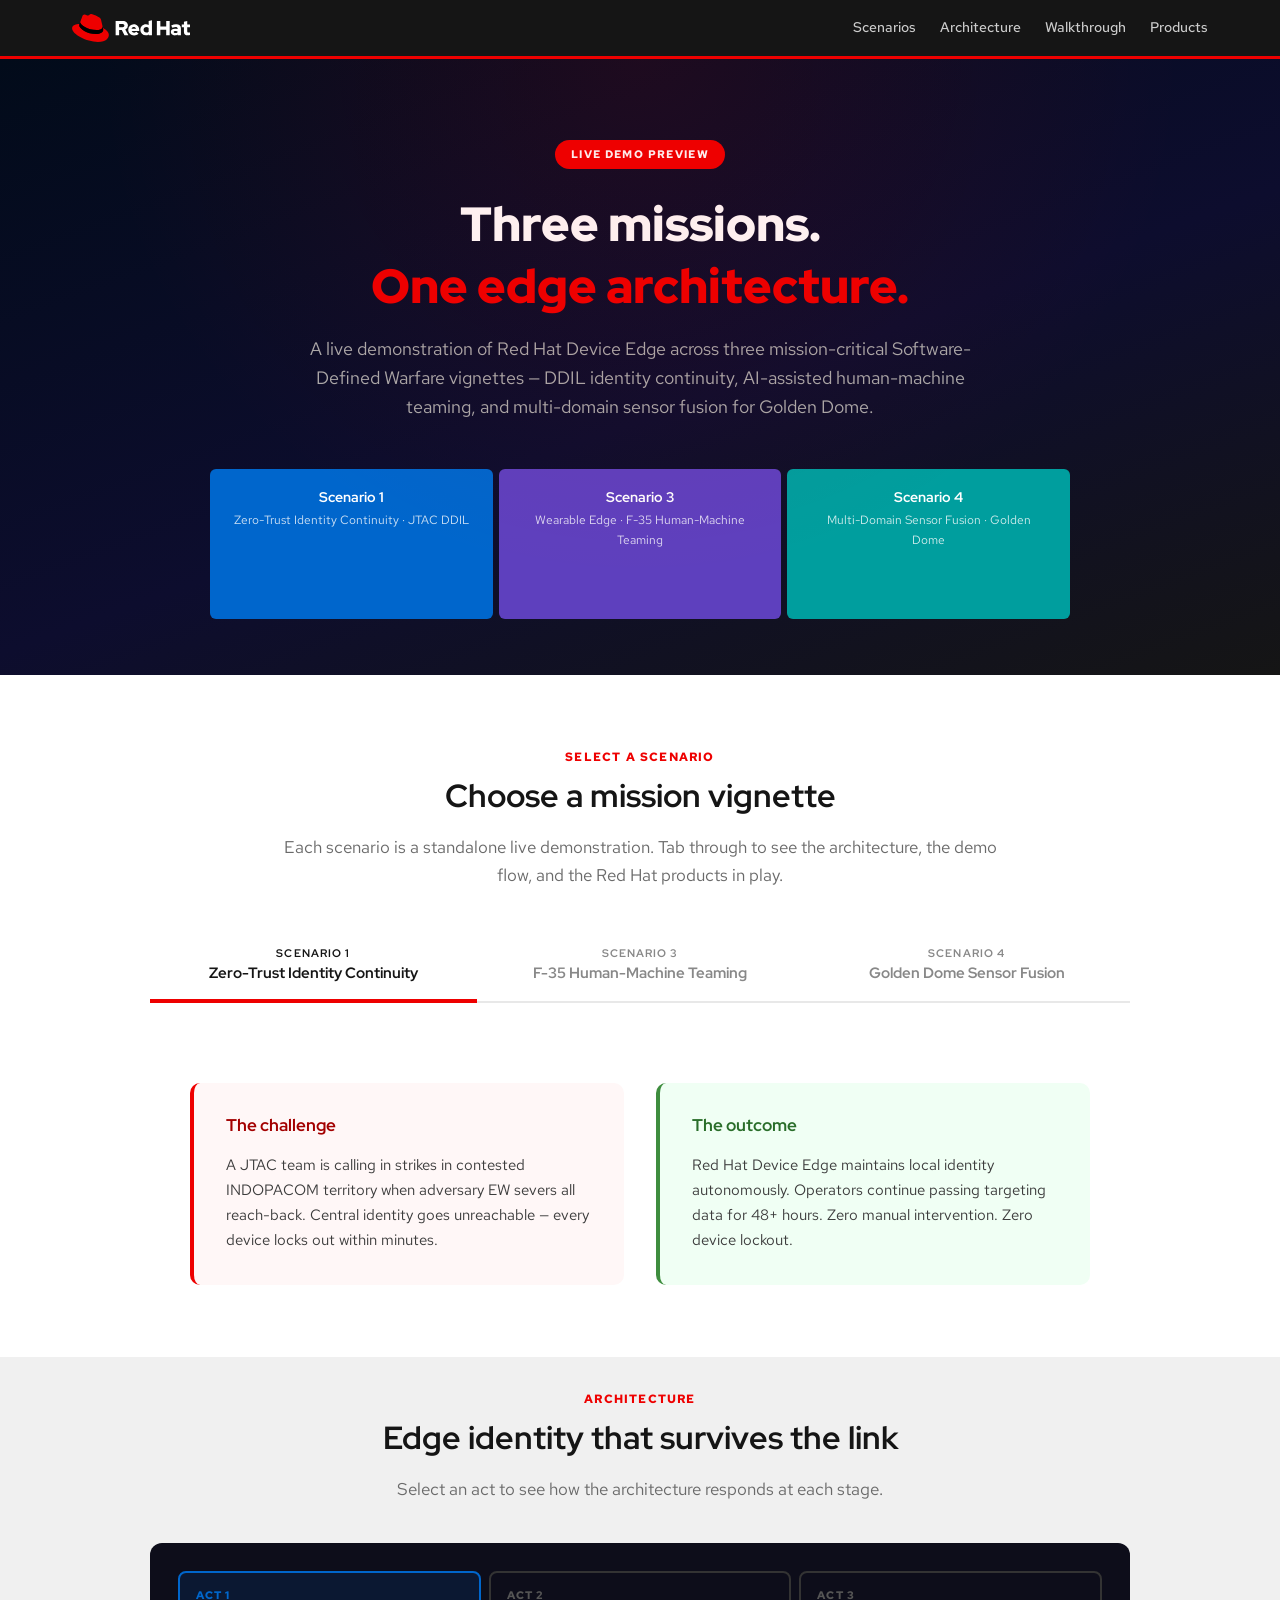
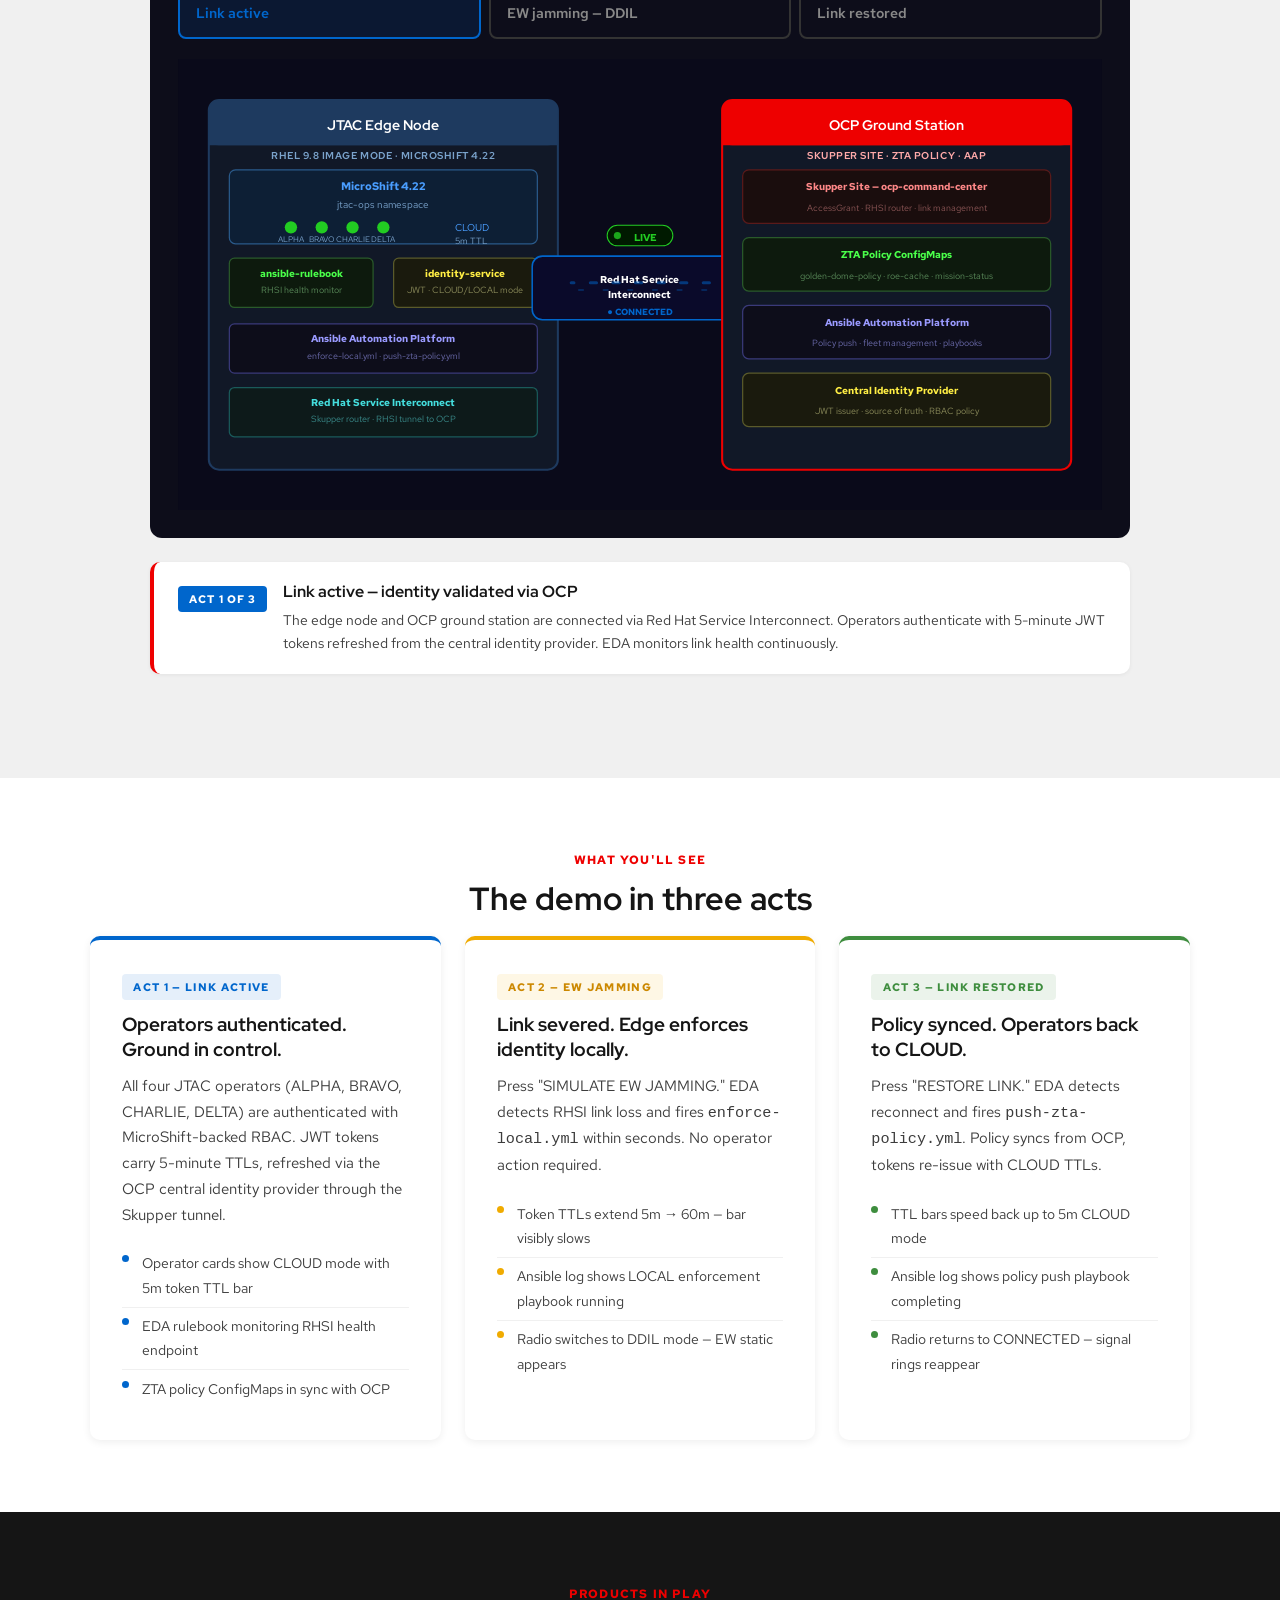
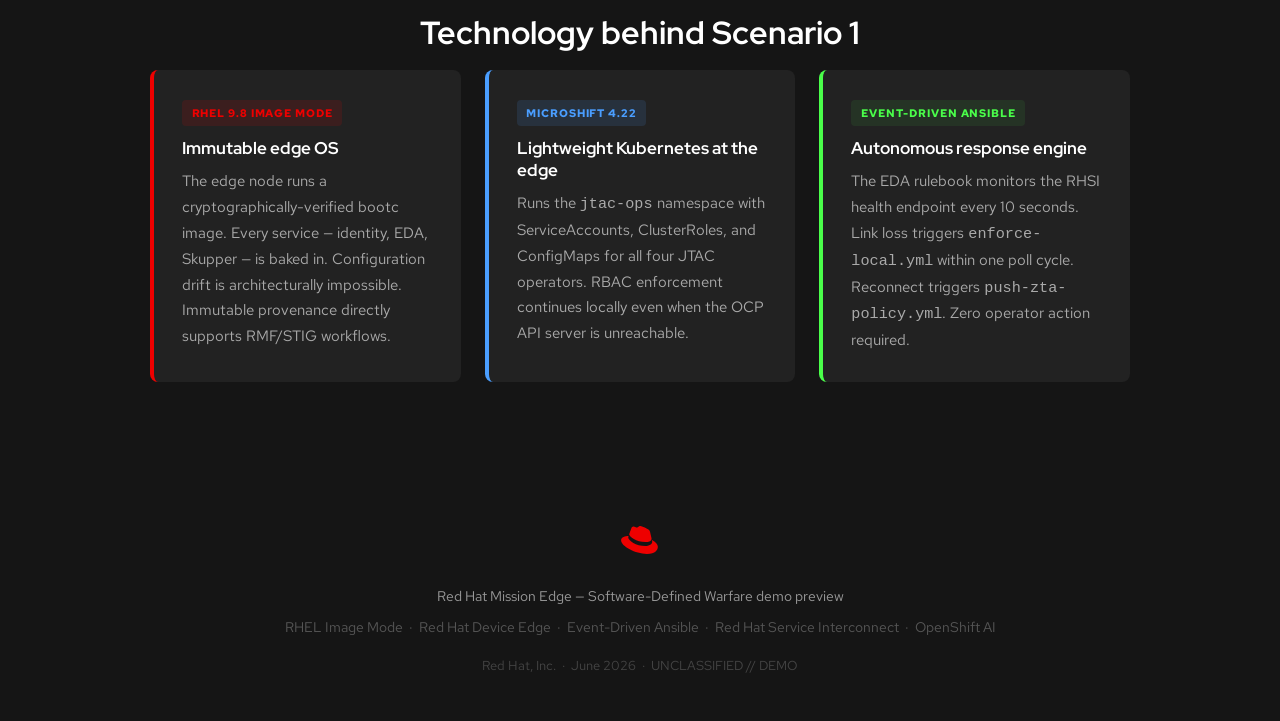
==== docs/index.html @ 6ccb2aa5 "Add docs/index.html — 3-scenario demo preview with interactive architecture Same style as satellite-" ====
<!DOCTYPE html>
<html lang="en">
<head>
<meta charset="UTF-8">
<meta name="viewport" content="width=device-width, initial-scale=1.0">
<title>Red Hat Mission Edge — Demo Preview</title>
<link rel="preconnect" href="https://fonts.googleapis.com">
<link rel="preconnect" href="https://fonts.gstatic.com" crossorigin>
<link href="https://fonts.googleapis.com/css2?family=Red+Hat+Display:wght@400;500;600;700;900&family=Red+Hat+Text:wght@400;500;600;700&display=swap" rel="stylesheet">
<style>
:root {
  --rh-red: #EE0000; --rh-dark-red: #A30000; --rh-black: #151515;
  --rh-dark-gray: #3C3C3C; --rh-gray: #6A6A6A; --rh-light-gray: #F0F0F0;
  --rh-white: #FFFFFF; --rh-green: #3E8D3E; --rh-amber: #F0AB00;
  --rh-blue: #0066CC; --rh-purple: #5E40BE; --rh-teal: #009E9E;
  --s1: #0066CC; --s3: #5E40BE; --s4: #009E9E;
}
*,*::before,*::after{box-sizing:border-box;margin:0;padding:0}
body{font-family:'Red Hat Text',sans-serif;color:var(--rh-black);line-height:1.7;background:var(--rh-white)}
h1,h2,h3,h4,h5{font-family:'Red Hat Display',sans-serif;line-height:1.3}
a{color:var(--rh-blue);text-decoration:none}
.container{max-width:1200px;margin:0 auto;padding:0 2rem}

/* Nav */
nav{position:sticky;top:0;z-index:100;background:var(--rh-black);border-bottom:3px solid var(--rh-red)}
nav .inner{max-width:1200px;margin:0 auto;display:flex;align-items:center;justify-content:space-between;height:56px;padding:0 2rem}
nav .nav-links{display:flex;gap:1.5rem}
nav .nav-links a{color:#ccc;font-size:.85rem;font-weight:500}
nav .nav-links a:hover{color:#fff;text-decoration:none}

/* Hero */
.hero{background:linear-gradient(160deg,#020b1a 0%,#0d0d2e 55%,#151515 100%);color:var(--rh-white);padding:5rem 2rem 3.5rem;text-align:center;position:relative;overflow:hidden}
.hero::before{content:'';position:absolute;inset:0;background:radial-gradient(ellipse at 50% 0%,rgba(238,0,0,.1) 0%,transparent 60%);pointer-events:none}
.hero .label{display:inline-block;background:var(--rh-red);color:#fff;font-size:.7rem;font-weight:700;letter-spacing:.12em;text-transform:uppercase;padding:.3rem 1rem;border-radius:20px;margin-bottom:1.5rem}
.hero h1{font-size:3rem;font-weight:900;margin-bottom:1rem;max-width:840px;margin-left:auto;margin-right:auto}
.hero h1 em{font-style:normal;color:var(--rh-red)}
.hero p{color:#aaa;max-width:680px;margin:0 auto 3rem;font-size:1.1rem;line-height:1.65}
.scenario-bar{display:grid;grid-template-columns:repeat(3,1fr);gap:6px;max-width:860px;margin:0 auto}
.sbar-item{padding:1.1rem 1.25rem;border-radius:6px;text-align:center;cursor:pointer;border:2px solid transparent;transition:all .2s}
.sbar-item h4{font-size:.88rem;font-weight:700;margin-bottom:.3rem;color:#fff}
.sbar-item p{font-size:.75rem;opacity:.8;color:#fff}

/* Sections */
.section{padding:4.5rem 2rem}
.section.alt{background:var(--rh-light-gray)}
.section.dark{background:var(--rh-black);color:var(--rh-white)}
.section-label{display:block;text-align:center;color:var(--rh-red);font-size:.75rem;font-weight:700;letter-spacing:.1em;text-transform:uppercase;margin-bottom:.5rem}
.section h2{text-align:center;font-size:2rem;font-weight:700;margin-bottom:1rem}
.section-intro{text-align:center;color:var(--rh-gray);max-width:720px;margin:0 auto 2.5rem;font-size:1.05rem}
.section.dark .section-intro{color:#999}
.section.dark h2{color:#fff}

/* Scenario tabs (top level) */
.scenario-tabs{display:flex;gap:0;border-bottom:2px solid #e8e8e8;max-width:980px;margin:0 auto 2.5rem}
.stab{flex:1;padding:1rem 1.5rem;background:transparent;border:none;border-bottom:4px solid transparent;margin-bottom:-2px;cursor:pointer;font-family:'Red Hat Display',sans-serif;font-weight:700;font-size:.95rem;color:#888;transition:all .2s;text-align:center}
.stab .stab-num{font-size:.68rem;font-weight:700;letter-spacing:.1em;text-transform:uppercase;display:block;margin-bottom:.2rem}
.stab:hover{color:var(--rh-black)}
.stab.active{color:var(--rh-black);border-bottom-color:var(--rh-red)}

/* Scenario pane */
.scenario-pane{display:none}
.scenario-pane.active{display:block}

/* Act switcher */
.arch-card{background:#0d0d1a;border-radius:12px;padding:1.75rem;max-width:980px;margin:0 auto 1.5rem}
.act-switcher{display:flex;gap:8px;margin-bottom:1.25rem}
.act-btn{flex:1;padding:.9rem 1rem;border:2px solid #333;border-radius:8px;background:transparent;cursor:pointer;font-family:'Red Hat Text',sans-serif;transition:border-color .25s,background .25s,color .25s;text-align:center;display:flex;flex-direction:column;gap:.15rem}
.act-btn .btn-num{font-family:'Red Hat Display',sans-serif;font-weight:900;font-size:.68rem;letter-spacing:.1em;text-transform:uppercase;color:#555;transition:color .25s}
.act-btn .btn-title{font-size:.88rem;font-weight:600;color:#888;transition:color .25s}
.act-btn.active .btn-num,.act-btn.active .btn-title{color:inherit}

/* Status panel */
.act-status-panel{max-width:980px;margin:0 auto 2rem;background:#fff;border-radius:10px;padding:1.25rem 1.5rem;border-left:4px solid var(--rh-red);box-shadow:0 1px 4px rgba(0,0,0,.06);transition:border-color .4s;display:flex;align-items:flex-start;gap:1rem}
.act-status-badge{flex-shrink:0;font-size:.68rem;font-weight:700;letter-spacing:.1em;text-transform:uppercase;color:#fff;padding:.25rem .7rem;border-radius:4px;margin-top:.2rem;transition:background .4s;white-space:nowrap}
.act-status-body h4{font-size:.98rem;font-weight:700;margin-bottom:.3rem}
.act-status-body p{font-size:.9rem;color:var(--rh-dark-gray);line-height:1.6}

/* Act cards (walkthrough) */
.act{background:var(--rh-white);border-radius:10px;padding:2rem;box-shadow:0 2px 8px rgba(0,0,0,.07)}
.act .act-label{font-size:.7rem;font-weight:700;letter-spacing:.12em;text-transform:uppercase;margin-bottom:.75rem;display:inline-block;padding:.2rem .7rem;border-radius:4px}
.act h3{font-size:1.2rem;font-weight:700;margin-bottom:.75rem}
.act p{font-size:.95rem;color:var(--rh-dark-gray);margin-bottom:1rem}
.act ul{list-style:none;padding:0}
.act ul li{padding:.35rem 0 .35rem 1.4rem;position:relative;font-size:.9rem;color:var(--rh-dark-gray);border-bottom:1px solid #f0f0f0}
.act ul li:last-child{border-bottom:none}
.grid-3{display:grid;grid-template-columns:1fr 1fr 1fr;gap:1.5rem}
.grid-4{display:grid;grid-template-columns:1fr 1fr 1fr 1fr;gap:1.5rem}
.card-dark{background:#222;border-radius:8px;padding:1.75rem;margin-bottom:1.5rem}
.card-dark h4{font-size:1.05rem;margin-bottom:.6rem;color:#fff}
.card-dark p{color:#aaa;font-size:.95rem}
.product-tag{color:var(--rh-red);background:rgba(238,0,0,.12);display:inline-block;font-size:.7rem;font-weight:700;letter-spacing:.08em;text-transform:uppercase;margin-bottom:.75rem;padding:.2rem .6rem;border-radius:4px}

/* Product pills */
.pill-row{display:flex;flex-wrap:wrap;gap:.5rem;margin-top:1rem}
.pill{display:inline-block;padding:.3rem .9rem;border-radius:20px;font-size:.75rem;font-weight:700;letter-spacing:.06em;text-transform:uppercase}

/* Footer */
footer{background:var(--rh-black);color:#999;padding:3rem 2rem;text-align:center;font-size:.85rem}
footer .logo-area{margin-bottom:1.5rem}

/* SVG overlay transition */
.act-overlay{transition:opacity .35s}

@media(max-width:900px){
  .hero h1{font-size:2.1rem}
  .grid-3,.grid-4{grid-template-columns:1fr}
  .scenario-bar{grid-template-columns:1fr}
  nav .nav-links{display:none}
  .act-switcher{flex-direction:column}
}
</style>
</head>
<body>

<nav>
  <div class="inner">
    <a href="#" style="display:flex;align-items:center;text-decoration:none">
      <svg xmlns="http://www.w3.org/2000/svg" viewBox="0 0 613 145" height="28">
        <path fill="#e00" d="M127.47,83.49c12.51,0,30.61-2.58,30.61-17.46a14,14,0,0,0-.31-3.42l-7.45-32.36c-1.72-7.12-3.23-10.35-15.73-16.6C124.89,8.69,103.76.5,97.51.5,91.69.5,90,8,83.06,8c-6.68,0-11.64-5.6-17.89-5.6-6,0-9.91,4.09-12.93,12.5,0,0-8.41,23.72-9.49,27.16A6.43,6.43,0,0,0,42.53,44c0,9.22,36.3,39.45,84.94,39.45M160,72.07c1.73,8.19,1.73,9.05,1.73,10.13,0,14-15.74,21.77-36.43,21.77C78.54,104,37.58,76.6,37.58,58.49a18.45,18.45,0,0,1,1.51-7.33C22.27,52,.5,55,.5,74.22c0,31.48,74.59,70.28,133.65,70.28,45.28,0,56.7-20.48,56.7-36.65,0-12.72-11-27.16-30.83-35.78"/>
        <path d="M160,72.07c1.73,8.19,1.73,9.05,1.73,10.13,0,14-15.74,21.77-36.43,21.77C78.54,104,37.58,76.6,37.58,58.49a18.45,18.45,0,0,1,1.51-7.33l3.66-9.06A6.43,6.43,0,0,0,42.53,44c0,9.22,36.3,39.45,84.94,39.45,12.51,0,30.61-2.58,30.61-17.46a14,14,0,0,0-.31-3.42Z"/>
        <path fill="#fff" d="M579.74,92.8c0,11.89,7.15,17.67,20.19,17.67a52.11,52.11,0,0,0,11.89-1.68V95a24.84,24.84,0,0,1-7.68,1.16c-5.37,0-7.36-1.68-7.36-6.73V68.3h15.56V54.1H596.78v-18l-17,3.68V54.1H568.49V68.3h11.25Zm-53,.32c0-3.68,3.69-5.47,9.26-5.47a43.12,43.12,0,0,1,10.1,1.26v7.15a21.51,21.51,0,0,1-10.63,2.63c-5.46,0-8.73-2.1-8.73-5.57m5.2,17.56c6,0,10.84-1.26,15.36-4.31v3.37h16.82V74.08c0-13.56-9.14-21-24.39-21-8.52,0-16.94,2-26,6.1l6.1,12.52c6.52-2.74,12-4.42,16.83-4.42,7,0,10.62,2.73,10.62,8.31v2.73a49.53,49.53,0,0,0-12.62-1.58c-14.31,0-22.93,6-22.93,16.73,0,9.78,7.78,17.24,20.19,17.24m-92.44-.94h18.09V80.92h30.29v28.82H506V36.12H487.93V64.41H457.64V36.12H439.55ZM370.62,81.87c0-8,6.31-14.1,14.62-14.1A17.22,17.22,0,0,1,397,72.09V91.54A16.36,16.36,0,0,1,385.24,96c-8.2,0-14.62-6.1-14.62-14.09m26.61,27.87h16.83V32.44l-17,3.68V57.05a28.3,28.3,0,0,0-14.2-3.68c-16.19,0-28.92,12.51-28.92,28.5a28.25,28.25,0,0,0,28.4,28.6,25.12,25.12,0,0,0,14.93-4.83ZM320,67c5.36,0,9.88,3.47,11.67,8.83H308.47C310.15,70.3,314.36,67,320,67M291.33,82c0,16.2,13.25,28.82,30.28,28.82,9.36,0,16.2-2.53,23.25-8.42l-11.26-10c-2.63,2.74-6.52,4.21-11.14,4.21a14.39,14.39,0,0,1-13.68-8.83h39.65V83.55c0-17.67-11.88-30.39-28.08-30.39a28.57,28.57,0,0,0-29,28.81M262,51.58c6,0,9.36,3.78,9.36,8.31S268,68.2,262,68.2H244.11V51.58Zm-36,58.16h18.09V82.92h13.77l13.89,26.82H292l-16.2-29.45a22.27,22.27,0,0,0,13.88-20.72c0-13.25-10.41-23.45-26-23.45H226Z"/>
      </svg>
    </a>
    <div class="nav-links">
      <a href="#scenarios">Scenarios</a>
      <a href="#architecture">Architecture</a>
      <a href="#walkthrough">Walkthrough</a>
      <a href="#products">Products</a>
    </div>
  </div>
</nav>

<!-- Hero -->
<section class="hero">
  <span class="label">Live demo preview</span>
  <h1>Three missions.<br><em>One edge architecture.</em></h1>
  <p>A live demonstration of Red Hat Device Edge across three mission-critical Software-Defined Warfare vignettes &mdash; DDIL identity continuity, AI-assisted human-machine teaming, and multi-domain sensor fusion for Golden Dome.</p>
  <div class="scenario-bar">
    <div class="sbar-item" style="background:#0066CC" onclick="showScenario('s1')">
      <h4>Scenario 1</h4>
      <p>Zero-Trust Identity Continuity &middot; JTAC DDIL</p>
    </div>
    <div class="sbar-item" style="background:#5E40BE" onclick="showScenario('s3')">
      <h4>Scenario 3</h4>
      <p>Wearable Edge &middot; F-35 Human-Machine Teaming</p>
    </div>
    <div class="sbar-item" style="background:#009E9E" onclick="showScenario('s4')">
      <h4>Scenario 4</h4>
      <p>Multi-Domain Sensor Fusion &middot; Golden Dome</p>
    </div>
  </div>
</section>

<!-- ══════════════════════════════════════════════════════════════════ -->
<!-- SCENARIO TABS                                                      -->
<!-- ══════════════════════════════════════════════════════════════════ -->
<section class="section" id="scenarios" style="padding-bottom:0">
  <div class="container">
    <span class="section-label">Select a scenario</span>
    <h2>Choose a mission vignette</h2>
    <p class="section-intro">Each scenario is a standalone live demonstration. Tab through to see the architecture, the demo flow, and the Red Hat products in play.</p>
    <div class="scenario-tabs">
      <button class="stab active" data-s="s1" onclick="showScenario('s1')">
        <span class="stab-num">Scenario 1</span>Zero-Trust Identity Continuity
      </button>
      <button class="stab" data-s="s3" onclick="showScenario('s3')">
        <span class="stab-num">Scenario 3</span>F-35 Human-Machine Teaming
      </button>
      <button class="stab" data-s="s4" onclick="showScenario('s4')">
        <span class="stab-num">Scenario 4</span>Golden Dome Sensor Fusion
      </button>
    </div>
  </div>
</section>

<!-- ══ S1 PANE ══════════════════════════════════════════════════════ -->
<div class="scenario-pane active" id="pane-s1">

  <!-- Context -->
  <section class="section" style="padding-top:2.5rem">
    <div class="container">
      <div style="max-width:900px;margin:0 auto;display:grid;grid-template-columns:1fr 1fr;gap:2rem">
        <div style="background:#fff7f7;border-radius:10px;padding:2rem;border-left:4px solid var(--rh-red)">
          <h3 style="color:var(--rh-dark-red);font-size:1.05rem;margin-bottom:1rem">The challenge</h3>
          <p style="font-size:.95rem;color:var(--rh-dark-gray);line-height:1.65">A JTAC team is calling in strikes in contested INDOPACOM territory when adversary EW severs all reach-back. Central identity goes unreachable &mdash; every device locks out within minutes.</p>
        </div>
        <div style="background:#f0fff4;border-radius:10px;padding:2rem;border-left:4px solid var(--rh-green)">
          <h3 style="color:#2a6e2a;font-size:1.05rem;margin-bottom:1rem">The outcome</h3>
          <p style="font-size:.95rem;color:var(--rh-dark-gray);line-height:1.65">Red Hat Device Edge maintains local identity autonomously. Operators continue passing targeting data for 48+ hours. Zero manual intervention. Zero device lockout.</p>
        </div>
      </div>
    </div>
  </section>

  <!-- Architecture -->
  <section class="section alt" id="architecture" style="padding-top:2rem">
    <div class="container">
      <span class="section-label">Architecture</span>
      <h2>Edge identity that survives the link</h2>
      <p class="section-intro">Select an act to see how the architecture responds at each stage.</p>

      <div class="arch-card">
        <div class="act-switcher">
          <button class="act-btn active" data-act="1" onclick="switchAct('s1',1)">
            <span class="btn-num">Act 1</span><span class="btn-title">Link active</span>
          </button>
          <button class="act-btn" data-act="2" onclick="switchAct('s1',2)">
            <span class="btn-num">Act 2</span><span class="btn-title">EW jamming — DDIL</span>
          </button>
          <button class="act-btn" data-act="3" onclick="switchAct('s1',3)">
            <span class="btn-num">Act 3</span><span class="btn-title">Link restored</span>
          </button>
        </div>

        <svg id="svg-s1" viewBox="0 0 900 440" xmlns="http://www.w3.org/2000/svg" style="width:100%;display:block" font-family="'Red Hat Text',sans-serif">
          <defs>
            <marker id="s1-arr-blue" viewBox="0 0 10 10" refX="9" refY="5" markerWidth="7" markerHeight="7" orient="auto"><path d="M0 0L10 5L0 10z" fill="#0066CC"/></marker>
            <marker id="s1-arr-amber" viewBox="0 0 10 10" refX="9" refY="5" markerWidth="7" markerHeight="7" orient="auto"><path d="M0 0L10 5L0 10z" fill="#666"/></marker>
            <marker id="s1-arr-green" viewBox="0 0 10 10" refX="9" refY="5" markerWidth="7" markerHeight="7" orient="auto"><path d="M0 0L10 5L0 10z" fill="#3E8D3E"/></marker>
          </defs>

          <!-- Background -->
          <rect width="900" height="440" fill="#0a0a1a"/>

          <!-- ── LEFT: Edge Node ── -->
          <rect x="30" y="40" width="340" height="360" rx="10" fill="#111827" stroke="#1e3a5f" stroke-width="2"/>
          <rect x="30" y="40" width="340" height="44" rx="10" fill="#1e3a5f"/>
          <rect x="30" y="64" width="340" height="20" fill="#1e3a5f"/>
          <text x="200" y="69" text-anchor="middle" fill="#fff" font-family="'Red Hat Display',sans-serif" font-weight="700" font-size="14">JTAC Edge Node</text>
          <text x="200" y="97" text-anchor="middle" fill="#7aa3cc" font-size="10" font-weight="600" letter-spacing="0.05em">RHEL 9.8 IMAGE MODE · MICROSHIFT 4.22</text>

          <!-- MicroShift box -->
          <rect x="50" y="108" width="300" height="72" rx="6" fill="#0d1f35" stroke="#2a5a8a" stroke-width="1.2"/>
          <text x="200" y="128" text-anchor="middle" fill="#4a9eff" font-size="11" font-weight="700">MicroShift 4.22</text>
          <text x="200" y="145" text-anchor="middle" fill="#7aa3cc" font-size="9.5">jtac-ops namespace</text>
          <!-- Operator dots -->
          <circle cx="110" cy="164" r="6" id="s1-op1" fill="#22cc22"/>
          <circle cx="140" cy="164" r="6" id="s1-op2" fill="#22cc22"/>
          <circle cx="170" cy="164" r="6" id="s1-op3" fill="#22cc22"/>
          <circle cx="200" cy="164" r="6" id="s1-op4" fill="#22cc22"/>
          <text x="110" y="178" text-anchor="middle" fill="#7aa3cc" font-size="8">ALPHA</text>
          <text x="140" y="178" text-anchor="middle" fill="#7aa3cc" font-size="8">BRAVO</text>
          <text x="170" y="178" text-anchor="middle" fill="#7aa3cc" font-size="8">CHARLIE</text>
          <text x="200" y="178" text-anchor="middle" fill="#7aa3cc" font-size="8">DELTA</text>
          <text x="270" y="168" fill="#4a9eff" font-size="10" id="s1-mode-label">CLOUD</text>
          <text x="270" y="180" fill="#7aa3cc" font-size="8.5">5m TTL</text>

          <!-- EDA rulebook box -->
          <rect x="50" y="194" width="140" height="48" rx="5" fill="#0d1a0d" stroke="#2a5a2a" stroke-width="1.2"/>
          <text x="120" y="212" text-anchor="middle" fill="#4aff4a" font-size="10" font-weight="700">ansible-rulebook</text>
          <text x="120" y="228" text-anchor="middle" fill="#5a8a5a" font-size="8.5">RHSI health monitor</text>

          <!-- Identity service box -->
          <rect x="210" y="194" width="140" height="48" rx="5" fill="#1a1a0d" stroke="#5a5a2a" stroke-width="1.2"/>
          <text x="280" y="212" text-anchor="middle" fill="#ffee44" font-size="10" font-weight="700">identity-service</text>
          <text x="280" y="228" text-anchor="middle" fill="#8a8a5a" font-size="8.5">JWT · CLOUD/LOCAL mode</text>

          <!-- Ansible playbooks box -->
          <rect x="50" y="258" width="300" height="48" rx="5" fill="#0d0d1a" stroke="#3a3a7a" stroke-width="1.2"/>
          <text x="200" y="276" text-anchor="middle" fill="#9a9aff" font-size="10" font-weight="700">Ansible Automation Platform</text>
          <text x="200" y="292" text-anchor="middle" fill="#6a6aaa" font-size="8.5">enforce-local.yml · push-zta-policy.yml</text>

          <!-- Skupper connector box -->
          <rect x="50" y="320" width="300" height="48" rx="5" fill="#0d1a1a" stroke="#1a5a5a" stroke-width="1.2"/>
          <text x="200" y="338" text-anchor="middle" fill="#44dddd" font-size="10" font-weight="700">Red Hat Service Interconnect</text>
          <text x="200" y="354" text-anchor="middle" fill="#3a8a8a" font-size="8.5">Skupper router · RHSI tunnel to OCP</text>

          <!-- ── CENTER: Link ── -->
          <line id="s1-link-r" x1="530" y1="210" x2="385" y2="210" stroke="#0066CC" stroke-width="2.5" marker-end="url(#s1-arr-blue)"/>
          <line id="s1-link-l" x1="375" y1="230" x2="520" y2="230" stroke="#0066CC" stroke-width="2.5" marker-end="url(#s1-arr-blue)"/>

          <!-- RHSI badge center -->
          <rect id="s1-rhsi-rect" x="345" y="192" width="210" height="62" rx="10" fill="#0a0a2a" stroke="#0066CC" stroke-width="1.5"/>
          <text x="450" y="218" text-anchor="middle" fill="#fff" font-size="9.5" font-weight="700">Red Hat Service</text>
          <text x="450" y="233" text-anchor="middle" fill="#fff" font-size="9.5" font-weight="700">Interconnect</text>
          <text id="s1-rhsi-status" x="450" y="249" text-anchor="middle" fill="#0066CC" font-size="9" font-weight="700">● CONNECTED</text>

          <!-- Act 1 overlay: flowing dots -->
          <g id="s1-act1" class="act-overlay" style="opacity:1">
            <line x1="450" y1="194" x2="450" y2="194" stroke="none"/>
            <line x1="383" y1="218" x2="533" y2="218" stroke="#0066CC" stroke-width="3" stroke-dasharray="6,16" stroke-linecap="round" opacity=".5">
              <animate attributeName="stroke-dashoffset" from="22" to="0" dur="1.2s" repeatCount="indefinite"/>
            </line>
            <line x1="533" y1="225" x2="383" y2="225" stroke="#0066CC" stroke-width="2" stroke-dasharray="4,20" stroke-linecap="round" opacity=".3">
              <animate attributeName="stroke-dashoffset" from="0" to="24" dur="1.8s" repeatCount="indefinite"/>
            </line>
            <rect x="418" y="162" width="64" height="20" rx="10" fill="#001a00" stroke="#22cc22" stroke-width="1"/>
            <circle cx="428" cy="172" r="3.5" fill="#22cc22"><animate attributeName="opacity" values="1;.3;1" dur="1.2s" repeatCount="indefinite"/></circle>
            <text x="444" y="177" fill="#22cc22" font-size="10" font-weight="700">LIVE</text>
          </g>

          <!-- Act 2 overlay: disruption -->
          <g id="s1-act2" class="act-overlay" style="opacity:0;display:none">
            <circle cx="450" cy="210" r="13" fill="#1a0d00" stroke="#F0AB00" stroke-width="1.5"/>
            <line x1="442" y1="202" x2="458" y2="218" stroke="#F0AB00" stroke-width="2.5" stroke-linecap="round"/>
            <line x1="458" y1="202" x2="442" y2="218" stroke="#F0AB00" stroke-width="2.5" stroke-linecap="round"/>
            <circle cx="450" cy="240" r="13" fill="#1a0d00" stroke="#F0AB00" stroke-width="1.5"/>
            <line x1="442" y1="232" x2="458" y2="248" stroke="#F0AB00" stroke-width="2.5" stroke-linecap="round"/>
            <line x1="458" y1="232" x2="442" y2="248" stroke="#F0AB00" stroke-width="2.5" stroke-linecap="round"/>
            <!-- EW annotation -->
            <rect x="348" y="130" width="204" height="52" rx="6" fill="#1a0d00" stroke="#F0AB00" stroke-width="1.2"/>
            <text x="450" y="150" text-anchor="middle" fill="#F0AB00" font-family="'Red Hat Display',sans-serif" font-weight="700" font-size="11">EW JAMMING DETECTED</text>
            <text x="450" y="167" text-anchor="middle" fill="#cc9900" font-size="9.5">EDA: enforce-local.yml triggered</text>
            <text x="450" y="180" text-anchor="middle" fill="#cc9900" font-size="9.5">TTL extending: 5m → 60m</text>
          </g>

          <!-- Act 3 overlay: restored -->
          <g id="s1-act3" class="act-overlay" style="opacity:0;display:none">
            <line x1="383" y1="218" x2="533" y2="218" stroke="#3E8D3E" stroke-width="4" stroke-dasharray="8,12" stroke-linecap="round" opacity=".65">
              <animate attributeName="stroke-dashoffset" from="20" to="0" dur=".8s" repeatCount="indefinite"/>
            </line>
            <rect x="348" y="130" width="204" height="52" rx="6" fill="#0a1a0a" stroke="#3E8D3E" stroke-width="1.2"/>
            <circle cx="363" cy="150" r="3.5" fill="#3E8D3E"><animate attributeName="opacity" values="1;.3;1" dur=".9s" repeatCount="indefinite"/></circle>
            <text x="450" y="154" text-anchor="middle" fill="#5acd5a" font-family="'Red Hat Display',sans-serif" font-weight="700" font-size="11">LINK RESTORED</text>
            <text x="450" y="169" text-anchor="middle" fill="#3a8d3a" font-size="9.5">push-zta-policy.yml running</text>
            <text x="450" y="182" text-anchor="middle" fill="#3a8d3a" font-size="9.5">Token TTLs refreshing to CLOUD mode</text>
          </g>

          <!-- ── RIGHT: OCP Ground Station ── -->
          <rect x="530" y="40" width="340" height="360" rx="10" fill="#111827" stroke="#EE0000" stroke-width="2" id="s1-gs-border"/>
          <rect x="530" y="40" width="340" height="44" rx="10" fill="#EE0000"/>
          <rect x="530" y="64" width="340" height="20" fill="#EE0000"/>
          <text x="700" y="69" text-anchor="middle" fill="#fff" font-family="'Red Hat Display',sans-serif" font-weight="700" font-size="14">OCP Ground Station</text>
          <text x="700" y="97" text-anchor="middle" fill="#ffaaaa" font-size="10" font-weight="600" letter-spacing="0.05em">SKUPPER SITE · ZTA POLICY · AAP</text>
          <!-- Skupper site -->
          <rect x="550" y="108" width="300" height="52" rx="6" fill="#1a0d0d" stroke="#5a1a1a" stroke-width="1.2"/>
          <text x="700" y="128" text-anchor="middle" fill="#ff8888" font-size="10" font-weight="700">Skupper Site — ocp-command-center</text>
          <text x="700" y="148" text-anchor="middle" fill="#8a5555" font-size="8.5">AccessGrant · RHSI router · link management</text>
          <!-- ZTA Policy ConfigMaps -->
          <rect x="550" y="174" width="300" height="52" rx="6" fill="#0d1a0d" stroke="#2a5a2a" stroke-width="1.2"/>
          <text x="700" y="194" text-anchor="middle" fill="#4aff4a" font-size="10" font-weight="700">ZTA Policy ConfigMaps</text>
          <text x="700" y="214" text-anchor="middle" fill="#5a8a5a" font-size="8.5">golden-dome-policy · roe-cache · mission-status</text>
          <!-- AAP -->
          <rect x="550" y="240" width="300" height="52" rx="6" fill="#0d0d1a" stroke="#3a3a7a" stroke-width="1.2"/>
          <text x="700" y="260" text-anchor="middle" fill="#9a9aff" font-size="10" font-weight="700">Ansible Automation Platform</text>
          <text x="700" y="280" text-anchor="middle" fill="#6a6aaa" font-size="8.5">Policy push · fleet management · playbooks</text>
          <!-- OCP identity provider -->
          <rect x="550" y="306" width="300" height="52" rx="6" fill="#1a1a0d" stroke="#5a5a2a" stroke-width="1.2"/>
          <text x="700" y="326" text-anchor="middle" fill="#ffee44" font-size="10" font-weight="700">Central Identity Provider</text>
          <text x="700" y="346" text-anchor="middle" fill="#8a8a5a" font-size="8.5">JWT issuer · source of truth · RBAC policy</text>
          <!-- GS dim overlay act 2 -->
          <rect id="s1-gs-dim" x="530" y="40" width="340" height="360" rx="10" fill="#0a0a1e" opacity="0" pointer-events="none"/>
        </svg>
      </div>

      <div class="act-status-panel" id="s1-status-panel">
        <span class="act-status-badge" id="s1-status-badge" style="background:#0066CC">Act 1 of 3</span>
        <div class="act-status-body">
          <h4 id="s1-status-title">Link active — identity validated via OCP</h4>
          <p id="s1-status-body">The edge node and OCP ground station are connected via Red Hat Service Interconnect. Operators authenticate with 5-minute JWT tokens refreshed from the central identity provider. EDA monitors link health continuously.</p>
        </div>
      </div>
    </div>
  </section>

  <!-- Walkthrough S1 -->
  <section class="section" id="walkthrough">
    <div class="container">
      <span class="section-label">What you'll see</span>
      <h2>The demo in three acts</h2>
      <div class="grid-3" style="max-width:1100px;margin:0 auto">
        <div class="act" style="border-top:4px solid #0066CC">
          <span class="act-label" style="background:rgba(0,102,204,.1);color:#0066CC">Act 1 — Link active</span>
          <h3>Operators authenticated. Ground in control.</h3>
          <p>All four JTAC operators (ALPHA, BRAVO, CHARLIE, DELTA) are authenticated with MicroShift-backed RBAC. JWT tokens carry 5-minute TTLs, refreshed via the OCP central identity provider through the Skupper tunnel.</p>
          <ul>
            <li style="padding-left:1.25rem;position:relative;border-bottom:1px solid #f0f0f0;padding-top:.4rem;padding-bottom:.4rem"><span style="position:absolute;left:0;top:.65rem;width:7px;height:7px;border-radius:50%;background:#0066CC;display:block"></span>Operator cards show CLOUD mode with 5m token TTL bar</li>
            <li style="padding-left:1.25rem;position:relative;border-bottom:1px solid #f0f0f0;padding-top:.4rem;padding-bottom:.4rem"><span style="position:absolute;left:0;top:.65rem;width:7px;height:7px;border-radius:50%;background:#0066CC;display:block"></span>EDA rulebook monitoring RHSI health endpoint</li>
            <li style="padding-left:1.25rem;position:relative;padding-top:.4rem;padding-bottom:.4rem"><span style="position:absolute;left:0;top:.65rem;width:7px;height:7px;border-radius:50%;background:#0066CC;display:block"></span>ZTA policy ConfigMaps in sync with OCP</li>
          </ul>
        </div>
        <div class="act" style="border-top:4px solid var(--rh-amber)">
          <span class="act-label" style="background:rgba(240,171,0,.1);color:#cc8800">Act 2 — EW jamming</span>
          <h3>Link severed. Edge enforces identity locally.</h3>
          <p>Press "SIMULATE EW JAMMING." EDA detects RHSI link loss and fires <code>enforce-local.yml</code> within seconds. No operator action required.</p>
          <ul>
            <li style="padding-left:1.25rem;position:relative;border-bottom:1px solid #f0f0f0;padding-top:.4rem;padding-bottom:.4rem"><span style="position:absolute;left:0;top:.65rem;width:7px;height:7px;border-radius:50%;background:var(--rh-amber);display:block"></span>Token TTLs extend 5m → 60m — bar visibly slows</li>
            <li style="padding-left:1.25rem;position:relative;border-bottom:1px solid #f0f0f0;padding-top:.4rem;padding-bottom:.4rem"><span style="position:absolute;left:0;top:.65rem;width:7px;height:7px;border-radius:50%;background:var(--rh-amber);display:block"></span>Ansible log shows LOCAL enforcement playbook running</li>
            <li style="padding-left:1.25rem;position:relative;padding-top:.4rem;padding-bottom:.4rem"><span style="position:absolute;left:0;top:.65rem;width:7px;height:7px;border-radius:50%;background:var(--rh-amber);display:block"></span>Radio switches to DDIL mode — EW static appears</li>
          </ul>
        </div>
        <div class="act" style="border-top:4px solid var(--rh-green)">
          <span class="act-label" style="background:rgba(62,141,62,.1);color:var(--rh-green)">Act 3 — Link restored</span>
          <h3>Policy synced. Operators back to CLOUD.</h3>
          <p>Press "RESTORE LINK." EDA detects reconnect and fires <code>push-zta-policy.yml</code>. Policy syncs from OCP, tokens re-issue with CLOUD TTLs.</p>
          <ul>
            <li style="padding-left:1.25rem;position:relative;border-bottom:1px solid #f0f0f0;padding-top:.4rem;padding-bottom:.4rem"><span style="position:absolute;left:0;top:.65rem;width:7px;height:7px;border-radius:50%;background:var(--rh-green);display:block"></span>TTL bars speed back up to 5m CLOUD mode</li>
            <li style="padding-left:1.25rem;position:relative;border-bottom:1px solid #f0f0f0;padding-top:.4rem;padding-bottom:.4rem"><span style="position:absolute;left:0;top:.65rem;width:7px;height:7px;border-radius:50%;background:var(--rh-green);display:block"></span>Ansible log shows policy push playbook completing</li>
            <li style="padding-left:1.25rem;position:relative;padding-top:.4rem;padding-bottom:.4rem"><span style="position:absolute;left:0;top:.65rem;width:7px;height:7px;border-radius:50%;background:var(--rh-green);display:block"></span>Radio returns to CONNECTED — signal rings reappear</li>
          </ul>
        </div>
      </div>
    </div>
  </section>

  <!-- Products S1 -->
  <section class="section dark" id="products">
    <div class="container">
      <span class="section-label">Products in play</span>
      <h2>Technology behind Scenario 1</h2>
      <div class="grid-3" style="max-width:980px;margin:0 auto">
        <div class="card-dark" style="border-left:4px solid var(--rh-red)">
          <span class="product-tag">RHEL 9.8 Image Mode</span>
          <h4>Immutable edge OS</h4>
          <p>The edge node runs a cryptographically-verified bootc image. Every service — identity, EDA, Skupper — is baked in. Configuration drift is architecturally impossible. Immutable provenance directly supports RMF/STIG workflows.</p>
        </div>
        <div class="card-dark" style="border-left:4px solid #4a9eff">
          <span class="product-tag" style="color:#4a9eff;background:rgba(74,158,255,.12)">MicroShift 4.22</span>
          <h4>Lightweight Kubernetes at the edge</h4>
          <p>Runs the <code>jtac-ops</code> namespace with ServiceAccounts, ClusterRoles, and ConfigMaps for all four JTAC operators. RBAC enforcement continues locally even when the OCP API server is unreachable.</p>
        </div>
        <div class="card-dark" style="border-left:4px solid #4aff4a">
          <span class="product-tag" style="color:#4aff4a;background:rgba(74,255,74,.08)">Event-Driven Ansible</span>
          <h4>Autonomous response engine</h4>
          <p>The EDA rulebook monitors the RHSI health endpoint every 10 seconds. Link loss triggers <code>enforce-local.yml</code> within one poll cycle. Reconnect triggers <code>push-zta-policy.yml</code>. Zero operator action required.</p>
        </div>
      </div>
    </div>
  </section>
</div><!-- /#pane-s1 -->


<!-- ══ S3 PANE ══════════════════════════════════════════════════════ -->
<div class="scenario-pane" id="pane-s3">

  <section class="section" style="padding-top:2.5rem">
    <div class="container">
      <div style="max-width:900px;margin:0 auto;display:grid;grid-template-columns:1fr 1fr;gap:2rem">
        <div style="background:#f5f0ff;border-radius:10px;padding:2rem;border-left:4px solid #5E40BE">
          <h3 style="color:#5E40BE;font-size:1.05rem;margin-bottom:1rem">The challenge</h3>
          <p style="font-size:.95rem;color:var(--rh-dark-gray);line-height:1.65">An F-35 pilot in a high-G merge faces a hypersonic threat. Raw sensor data from six CCA drones, ground radar, and Golden Dome must be fused and a maneuver directive delivered in under 200ms &mdash; with the pilot keeping final approval.</p>
        </div>
        <div style="background:#f0fff4;border-radius:10px;padding:2rem;border-left:4px solid var(--rh-green)">
          <h3 style="color:#2a6e2a;font-size:1.05rem;margin-bottom:1rem">The outcome</h3>
          <p style="font-size:.95rem;color:var(--rh-dark-gray);line-height:1.65">phi-4-mini running on-helmet fuses all three data sources via RHSI in 187ms. Maneuver directive: BREAK LEFT · 4G · CHAFF ×2. Pilot approves. CCA swarm executes. Threat neutralized.</p>
        </div>
      </div>
    </div>
  </section>

  <section class="section alt" style="padding-top:2rem">
    <div class="container">
      <span class="section-label">Architecture</span>
      <h2>Onboard AI. Human-in-the-loop.</h2>
      <p class="section-intro">Select an act to see the data fusion flow at each stage of the engagement.</p>

      <div class="arch-card">
        <div class="act-switcher">
          <button class="act-btn active" data-act="1" onclick="switchAct('s3',1)">
            <span class="btn-num">Act 1</span><span class="btn-title">Standby</span>
          </button>
          <button class="act-btn" data-act="2" onclick="switchAct('s3',2)">
            <span class="btn-num">Act 2</span><span class="btn-title">Threat detected — fusing</span>
          </button>
          <button class="act-btn" data-act="3" onclick="switchAct('s3',3)">
            <span class="btn-num">Act 3</span><span class="btn-title">Directive issued</span>
          </button>
        </div>

        <svg id="svg-s3" viewBox="0 0 900 440" xmlns="http://www.w3.org/2000/svg" style="width:100%;display:block" font-family="'Red Hat Text',sans-serif">
          <defs>
            <marker id="s3-arr-purple" viewBox="0 0 10 10" refX="9" refY="5" markerWidth="7" markerHeight="7" orient="auto"><path d="M0 0L10 5L0 10z" fill="#5E40BE"/></marker>
            <marker id="s3-arr-green" viewBox="0 0 10 10" refX="9" refY="5" markerWidth="7" markerHeight="7" orient="auto"><path d="M0 0L10 5L0 10z" fill="#3E8D3E"/></marker>
          </defs>

          <rect width="900" height="440" fill="#0a0a1a"/>

          <!-- ── LEFT: OCP data sources ── -->
          <rect x="30" y="40" width="280" height="360" rx="10" fill="#111827" stroke="#EE0000" stroke-width="2"/>
          <rect x="30" y="40" width="280" height="44" rx="10" fill="#EE0000"/>
          <rect x="30" y="64" width="280" height="20" fill="#EE0000"/>
          <text x="170" y="69" text-anchor="middle" fill="#fff" font-family="'Red Hat Display',sans-serif" font-weight="700" font-size="13">OCP Ground Station</text>
          <text x="170" y="95" text-anchor="middle" fill="#ffaaaa" font-size="9.5" font-weight="600" letter-spacing=".05em">DATA SOURCES VIA RHSI/SKUPPER</text>

          <!-- CCA Swarm source -->
          <rect x="50" y="108" width="240" height="72" rx="6" fill="#0d1a0d" stroke="#2a5a2a" stroke-width="1.2" id="s3-src-cca"/>
          <text x="170" y="130" text-anchor="middle" fill="#4aff4a" font-size="11" font-weight="700">CCA Swarm Feed</text>
          <text x="170" y="148" text-anchor="middle" fill="#5a8a5a" font-size="9">6 × collaborative combat aircraft</text>
          <text x="170" y="164" text-anchor="middle" fill="#5a8a5a" font-size="9">track data · closing velocity · BRA</text>

          <!-- Ground Radar source -->
          <rect x="50" y="194" width="240" height="72" rx="6" fill="#0d0d1a" stroke="#3a3a7a" stroke-width="1.2" id="s3-src-radar"/>
          <text x="170" y="216" text-anchor="middle" fill="#9a9aff" font-size="11" font-weight="700">Ground Radar Track</text>
          <text x="170" y="234" text-anchor="middle" fill="#6a6aaa" font-size="9">range · closure rate · intercept window</text>
          <text x="170" y="250" text-anchor="middle" fill="#6a6aaa" font-size="9">SPY-6 correlation feed</text>

          <!-- Golden Dome source -->
          <rect x="50" y="280" width="240" height="72" rx="6" fill="#1a0d0d" stroke="#6a2a2a" stroke-width="1.2" id="s3-src-dome"/>
          <text x="170" y="302" text-anchor="middle" fill="#ff8888" font-size="11" font-weight="700">Golden Dome Track</text>
          <text x="170" y="320" text-anchor="middle" fill="#8a5555" font-size="9">threat classification · salvo count</text>
          <text x="170" y="336" text-anchor="middle" fill="#8a5555" font-size="9">intercept authority · confidence</text>

          <!-- ── CENTER: RHSI connectors ── -->
          <!-- CCA line -->
          <line id="s3-link-cca" x1="290" y1="144" x2="520" y2="200" stroke="#4aff4a" stroke-width="2" marker-end="url(#s3-arr-purple)" opacity=".25"/>
          <!-- Radar line -->
          <line id="s3-link-radar" x1="290" y1="230" x2="520" y2="220" stroke="#9a9aff" stroke-width="2" marker-end="url(#s3-arr-purple)" opacity=".25"/>
          <!-- Dome line -->
          <line id="s3-link-dome" x1="290" y1="316" x2="520" y2="240" stroke="#ff8888" stroke-width="2" marker-end="url(#s3-arr-purple)" opacity=".25"/>

          <!-- RHSI label center -->
          <rect id="s3-rhsi-rect" x="330" y="178" width="178" height="84" rx="8" fill="#0a0a2a" stroke="#5E40BE" stroke-width="1.5"/>
          <text x="419" y="200" text-anchor="middle" fill="#9a7aff" font-size="9.5" font-weight="700">Red Hat Service</text>
          <text x="419" y="215" text-anchor="middle" fill="#9a7aff" font-size="9.5" font-weight="700">Interconnect</text>
          <text x="419" y="232" text-anchor="middle" fill="#6a5aaa" font-size="8.5">Skupper connectors</text>
          <text id="s3-rhsi-status" x="419" y="252" text-anchor="middle" fill="#5E40BE" font-size="8.5" font-weight="700">● STANDBY</text>

          <!-- ── RIGHT: Helmet/edge node ── -->
          <rect x="540" y="40" width="330" height="360" rx="10" fill="#111827" stroke="#5E40BE" stroke-width="2"/>
          <rect x="540" y="40" width="330" height="44" rx="10" fill="#5E40BE"/>
          <rect x="540" y="64" width="330" height="20" fill="#5E40BE"/>
          <text x="705" y="69" text-anchor="middle" fill="#fff" font-family="'Red Hat Display',sans-serif" font-weight="700" font-size="13">F-35 Helmet Edge Node</text>
          <text x="705" y="95" text-anchor="middle" fill="#c8b8ff" font-size="9.5" font-weight="600" letter-spacing=".05em">RHEL IMAGE MODE · phi-4-mini ONBOARD</text>

          <!-- HMDS visor outline -->
          <ellipse cx="705" cy="210" rx="120" ry="90" fill="#030a05" stroke="#39ff7a" stroke-width="1.5" opacity=".6"/>

          <!-- HUD elements (minimal) -->
          <line x1="610" y1="210" x2="800" y2="210" stroke="#39ff7a" stroke-width=".8" opacity=".3"/>
          <circle cx="705" cy="210" r="22" fill="none" stroke="#39ff7a" stroke-width="1" opacity=".5"/>
          <line x1="683" y1="210" x2="697" y2="210" stroke="#39ff7a" stroke-width=".8" opacity=".6"/>
          <line x1="713" y1="210" x2="727" y2="210" stroke="#39ff7a" stroke-width=".8" opacity=".6"/>
          <line x1="705" y1="188" x2="705" y2="200" stroke="#39ff7a" stroke-width=".8" opacity=".6"/>

          <!-- phi-4-mini label -->
          <rect x="625" y="302" width="160" height="36" rx="5" fill="#0d0d1a" stroke="#5E40BE" stroke-width="1.2"/>
          <text x="705" y="318" text-anchor="middle" fill="#9a7aff" font-size="10" font-weight="700">phi-4-mini (onboard)</text>
          <text x="705" y="332" text-anchor="middle" fill="#6a5aaa" font-size="8.5">47.2 MB · RHIVOS edge runtime</text>

          <!-- Act 1 overlay: standby -->
          <g id="s3-act1" class="act-overlay" style="opacity:1">
            <text x="705" y="195" text-anchor="middle" fill="#39ff7a" font-size="10" font-weight="700" opacity=".5">● CONNECTED</text>
            <text x="705" y="228" text-anchor="middle" fill="#39ff7a" font-size="9" opacity=".4">NOMINAL</text>
          </g>

          <!-- Act 2 overlay: threat + fusing -->
          <g id="s3-act2" class="act-overlay" style="opacity:0;display:none">
            <!-- Bogey on HUD -->
            <polygon points="705,155 716,175 694,175" fill="none" stroke="#ff4444" stroke-width="2.5" filter="url(#s3-glow)"/>
            <rect x="689" y="148" width="32" height="32" fill="none" stroke="#ffcc00" stroke-width="1.5" stroke-dasharray="4,3">
              <animate attributeName="opacity" values="1;.3;1" dur=".8s" repeatCount="indefinite"/>
            </rect>
            <text x="705" y="145" text-anchor="middle" fill="#ff4444" font-size="8" font-weight="700">HOSTILE</text>
            <!-- Fusion animation -->
            <line x1="290" y1="144" x2="510" y2="200" stroke="#4aff4a" stroke-width="2.5" stroke-dasharray="6,8" opacity=".8">
              <animate attributeName="stroke-dashoffset" from="14" to="0" dur=".7s" repeatCount="indefinite"/>
            </line>
            <line x1="290" y1="230" x2="510" y2="220" stroke="#9a9aff" stroke-width="2.5" stroke-dasharray="6,8" opacity=".8">
              <animate attributeName="stroke-dashoffset" from="14" to="0" dur=".9s" repeatCount="indefinite"/>
            </line>
            <line x1="290" y1="316" x2="510" y2="240" stroke="#ff8888" stroke-width="2.5" stroke-dasharray="6,8" opacity=".8">
              <animate attributeName="stroke-dashoffset" from="14" to="0" dur="1.1s" repeatCount="indefinite"/>
            </line>
            <rect x="630" y="348" width="150" height="28" rx="4" fill="#1a1a0a" stroke="#ffcc00" stroke-width="1"/>
            <text x="705" y="360" text-anchor="middle" fill="#ffcc00" font-size="9.5" font-weight="700">FUSING 3 SOURCES...</text>
            <text x="705" y="372" text-anchor="middle" fill="#aa8800" font-size="8.5">phi-4-mini processing</text>
          </g>

          <!-- Act 3 overlay: directive -->
          <g id="s3-act3" class="act-overlay" style="opacity:0;display:none">
            <!-- Lock box solid -->
            <polygon points="705,155 716,175 694,175" fill="none" stroke="#ffcc00" stroke-width="2" opacity=".4"/>
            <rect x="689" y="148" width="32" height="32" fill="none" stroke="#39ff7a" stroke-width="1.5"/>
            <text x="705" y="145" text-anchor="middle" fill="#39ff7a" font-size="8" font-weight="700">LOCKED</text>
            <!-- CCA swarm lines -->
            <line x1="705" y1="210" x2="660" y2="170" stroke="#39ff7a" stroke-width="1" stroke-dasharray="3,3" opacity=".6"><animate attributeName="opacity" values=".6;.2;.6" dur="1s" repeatCount="indefinite"/></line>
            <line x1="705" y1="210" x2="750" y2="168" stroke="#39ff7a" stroke-width="1" stroke-dasharray="3,3" opacity=".6"><animate attributeName="opacity" values=".6;.2;.6" dur="1.2s" repeatCount="indefinite"/></line>
            <line x1="705" y1="210" x2="770" y2="205" stroke="#39ff7a" stroke-width="1" stroke-dasharray="3,3" opacity=".6"><animate attributeName="opacity" values=".6;.2;.6" dur=".9s" repeatCount="indefinite"/></line>
            <!-- Directive box -->
            <rect x="596" y="348" width="218" height="52" rx="5" fill="#001a00" stroke="#39ff7a" stroke-width="1.5"/>
            <text x="705" y="364" text-anchor="middle" fill="#fff" font-size="9" font-weight="700">FUSED DIRECTIVE · 187ms</text>
            <text x="705" y="380" text-anchor="middle" fill="#39ff7a" font-size="11" font-weight="700">BREAK LEFT · 4G · CHAFF ×2</text>
            <text x="705" y="395" text-anchor="middle" fill="#5aaa5a" font-size="8.5">confidence 97% · CCA swarm executing</text>
          </g>

          <defs><filter id="s3-glow"><feGaussianBlur stdDeviation="2" result="b"/><feMerge><feMergeNode in="b"/><feMergeNode in="SourceGraphic"/></feMerge></filter></defs>
        </svg>
      </div>

      <div class="act-status-panel" id="s3-status-panel">
        <span class="act-status-badge" id="s3-status-badge" style="background:#5E40BE">Act 1 of 3</span>
        <div class="act-status-body">
          <h4 id="s3-status-title">Standby — RHSI connectors active, phi-4-mini ready</h4>
          <p id="s3-status-body">Three Skupper connectors link OCP data sources (CCA Swarm, Ground Radar, Golden Dome) to the helmet edge node. phi-4-mini is loaded and ready. The pilot is in normal flight operations.</p>
        </div>
      </div>
    </div>
  </section>

  <section class="section">
    <div class="container">
      <span class="section-label">What you'll see</span>
      <h2>The demo in three acts</h2>
      <div class="grid-3" style="max-width:1100px;margin:0 auto">
        <div class="act" style="border-top:4px solid #5E40BE">
          <span class="act-label" style="background:rgba(94,64,190,.1);color:#5E40BE">Act 1 — Standby</span>
          <h3>Connectors live. Model loaded.</h3>
          <p>The dashboard shows nominal HMDS status. RHSI Skupper connectors link OCP data sources to the edge node. phi-4-mini is ready at 47.2 MB onboard.</p>
          <ul>
            <li style="padding-left:1.25rem;position:relative;border-bottom:1px solid #f0f0f0;padding-top:.4rem;padding-bottom:.4rem"><span style="position:absolute;left:0;top:.65rem;width:7px;height:7px;border-radius:50%;background:#5E40BE;display:block"></span>Three Skupper connector tiles: OFFLINE</li>
            <li style="padding-left:1.25rem;position:relative;padding-top:.4rem;padding-bottom:.4rem"><span style="position:absolute;left:0;top:.65rem;width:7px;height:7px;border-radius:50%;background:#5E40BE;display:block"></span>RHSI artifact panel shows waiting state</li>
          </ul>
        </div>
        <div class="act" style="border-top:4px solid #ff4444">
          <span class="act-label" style="background:rgba(255,68,68,.1);color:#cc2222">Act 2 — Threat detected</span>
          <h3>Bogey on HMDS. Data fusing.</h3>
          <p>Press "DETECT HYPERSONIC THREAT." Bogey appears on the visor. The three Skupper feeds light up sequentially — CCA, Ground Radar, Golden Dome.</p>
          <ul>
            <li style="padding-left:1.25rem;position:relative;border-bottom:1px solid #f0f0f0;padding-top:.4rem;padding-bottom:.4rem"><span style="position:absolute;left:0;top:.65rem;width:7px;height:7px;border-radius:50%;background:#ff4444;display:block"></span>Tracking box locks around bogey on HMDS</li>
            <li style="padding-left:1.25rem;position:relative;padding-top:.4rem;padding-bottom:.4rem"><span style="position:absolute;left:0;top:.65rem;width:7px;height:7px;border-radius:50%;background:#ff4444;display:block"></span>phi-4-mini shows "PROCESSING" in AI log</li>
          </ul>
        </div>
        <div class="act" style="border-top:4px solid #39ff7a">
          <span class="act-label" style="background:rgba(57,255,122,.1);color:#1a8a3a">Act 3 — Directive issued</span>
          <h3>Maneuver ready. Pilot approves.</h3>
          <p>phi-4-mini completes in 187ms. "BREAK LEFT · 4G · CHAFF ×2" overlays the visor. Press APPROVE MANEUVER — CCA swarm executes, threat neutralized.</p>
          <ul>
            <li style="padding-left:1.25rem;position:relative;border-bottom:1px solid #f0f0f0;padding-top:.4rem;padding-bottom:.4rem"><span style="position:absolute;left:0;top:.65rem;width:7px;height:7px;border-radius:50%;background:#39ff7a;display:block"></span>APPROVE MANEUVER button glows amber</li>
            <li style="padding-left:1.25rem;position:relative;padding-top:.4rem;padding-bottom:.4rem"><span style="position:absolute;left:0;top:.65rem;width:7px;height:7px;border-radius:50%;background:#39ff7a;display:block"></span>G-meter climbs to 4G, CCA swarm lines radiate</li>
          </ul>
        </div>
      </div>
    </div>
  </section>

  <section class="section dark">
    <div class="container">
      <span class="section-label">Products in play</span>
      <h2>Technology behind Scenario 3</h2>
      <div class="grid-3" style="max-width:980px;margin:0 auto">
        <div class="card-dark" style="border-left:4px solid #5E40BE">
          <span class="product-tag" style="color:#9a7aff;background:rgba(94,64,190,.12)">RHEL Image Mode + RHIVOS</span>
          <h4>The helmet's immutable OS</h4>
          <p>phi-4-mini and the entire inference stack are baked into the bootc image. The helmet node never pulls from the cloud during a mission. RHIVOS real-time extensions ensure deterministic sub-200ms latency.</p>
        </div>
        <div class="card-dark" style="border-left:4px solid #44dddd">
          <span class="product-tag" style="color:#44dddd;background:rgba(68,221,221,.08)">Red Hat Service Interconnect</span>
          <h4>Cross-domain data fabric</h4>
          <p>Three Skupper connectors bridge OCP-hosted data sources to the helmet edge node. CCA swarm feeds, ground radar tracks, and Golden Dome correlation all arrive via authenticated RHSI tunnels.</p>
        </div>
        <div class="card-dark" style="border-left:4px solid #ffcc44">
          <span class="product-tag" style="color:#ffcc44;background:rgba(255,204,68,.08)">OpenShift AI / phi-4-mini</span>
          <h4>Onboard inference engine</h4>
          <p>phi-4-mini (47.2 MB quantized) runs entirely on the edge node. No cloud inference. No SATCOM dependency. Fuses three data sources and generates a maneuver directive in 187ms.</p>
        </div>
      </div>
    </div>
  </section>
</div><!-- /#pane-s3 -->


<!-- ══ S4 PANE ══════════════════════════════════════════════════════ -->
<div class="scenario-pane" id="pane-s4">

  <section class="section" style="padding-top:2.5rem">
    <div class="container">
      <div style="max-width:900px;margin:0 auto;display:grid;grid-template-columns:1fr 1fr;gap:2rem">
        <div style="background:#f0fffe;border-radius:10px;padding:2rem;border-left:4px solid #009E9E">
          <h3 style="color:#007070;font-size:1.05rem;margin-bottom:1rem">The challenge</h3>
          <p style="font-size:.95rem;color:var(--rh-dark-gray);line-height:1.65">A polar-orbiting PWSA satellite detects a salvo of hypersonic glide vehicles. Raw sensor data is terabytes. The window to cue every shooter across the joint force is under 8 seconds.</p>
        </div>
        <div style="background:#f0fff4;border-radius:10px;padding:2rem;border-left:4px solid var(--rh-green)">
          <h3 style="color:#2a6e2a;font-size:1.05rem;margin-bottom:1rem">The outcome</h3>
          <p style="font-size:.95rem;color:var(--rh-dark-gray);line-height:1.65">phi-4-mini on RHEL Image Mode processes onboard. Only verified tracks downlink via RHSI. PACAF TOC, USS Burke DDG, JTAC FWD, and Golden Dome Battery all receive the track in 7.8 seconds.</p>
        </div>
      </div>
    </div>
  </section>

  <section class="section alt" style="padding-top:2rem">
    <div class="container">
      <span class="section-label">Architecture</span>
      <h2>Orbital edge. Space-to-ground data fabric.</h2>
      <p class="section-intro">Select an act to trace the track from detection to joint-force notification.</p>

      <div class="arch-card">
        <div class="act-switcher">
          <button class="act-btn active" data-act="1" onclick="switchAct('s4',1)">
            <span class="btn-num">Act 1</span><span class="btn-title">Orbital pass</span>
          </button>
          <button class="act-btn" data-act="2" onclick="switchAct('s4',2)">
            <span class="btn-num">Act 2</span><span class="btn-title">Detection + inference</span>
          </button>
          <button class="act-btn" data-act="3" onclick="switchAct('s4',3)">
            <span class="btn-num">Act 3</span><span class="btn-title">Track dissemination</span>
          </button>
        </div>

        <svg id="svg-s4" viewBox="0 0 900 440" xmlns="http://www.w3.org/2000/svg" style="width:100%;display:block" font-family="'Red Hat Text',sans-serif">
          <defs>
            <marker id="s4-arr-teal" viewBox="0 0 10 10" refX="9" refY="5" markerWidth="7" markerHeight="7" orient="auto"><path d="M0 0L10 5L0 10z" fill="#009E9E"/></marker>
            <radialGradient id="s4-earth" cx="45%" cy="35%" r="55%">
              <stop offset="0%" stop-color="#0d3158"/>
              <stop offset="100%" stop-color="#040f1e"/>
            </radialGradient>
            <filter id="s4-glow"><feGaussianBlur stdDeviation="2.5" result="b"/><feMerge><feMergeNode in="b"/><feMergeNode in="SourceGraphic"/></feMerge></filter>
          </defs>

          <!-- Space background -->
          <rect width="900" height="440" fill="#020c18"/>
          <!-- Stars -->
          <circle cx="50" cy="20" r=".9" fill="#fff" opacity=".5"/>
          <circle cx="120" cy="45" r=".7" fill="#fff" opacity=".4"/>
          <circle cx="300" cy="18" r="1.1" fill="#fff" opacity=".6"/>
          <circle cx="450" cy="30" r=".8" fill="#fff" opacity=".4"/>
          <circle cx="600" cy="15" r="1.2" fill="#fff" opacity=".55"/>
          <circle cx="750" cy="38" r=".9" fill="#fff" opacity=".45"/>
          <circle cx="860" cy="22" r="1" fill="#fff" opacity=".5"/>
          <circle cx="820" cy="55" r=".7" fill="#fff" opacity=".35"/>
          <circle cx="30" cy="70" r=".6" fill="#fff" opacity=".3"/>
          <circle cx="880" cy="75" r=".8" fill="#fff" opacity=".4"/>

          <!-- Earth hemisphere -->
          <ellipse cx="450" cy="520" rx="460" ry="240" fill="url(#s4-earth)"/>
          <ellipse cx="450" cy="520" rx="460" ry="240" fill="none" stroke="#1a4a8a" stroke-width="4" opacity=".3"/>
          <ellipse cx="450" cy="520" rx="460" ry="240" fill="none" stroke="#2a6aaa" stroke-width="8" opacity=".08"/>

          <!-- Orbital track -->
          <ellipse cx="450" cy="68" rx="400" ry="42" fill="none" stroke="#39ff7a" stroke-width="1.5" stroke-dasharray="7,5" opacity=".4"/>

          <!-- AOI marker -->
          <g id="s4-aoi" style="display:none">
            <circle cx="600" cy="300" r="16" fill="none" stroke="#ff4444" stroke-width="1.5">
              <animate attributeName="r" values="14;20;14" dur="1.4s" repeatCount="indefinite"/>
              <animate attributeName="opacity" values="1;.4;1" dur="1.4s" repeatCount="indefinite"/>
            </circle>
            <circle cx="600" cy="300" r="4" fill="#ff4444" opacity=".9"/>
            <text x="600" y="284" text-anchor="middle" fill="#ff4444" font-size="8" font-weight="700">AOI</text>
            <!-- HGV tracks -->
            <line x1="600" y1="300" x2="555" y2="340" stroke="#ff4444" stroke-width="1.5" stroke-dasharray="4,3" opacity=".7"><animate attributeName="opacity" values=".7;.3;.7" dur="1s" repeatCount="indefinite"/></line>
            <line x1="600" y1="300" x2="590" y2="348" stroke="#ff4444" stroke-width="1.5" stroke-dasharray="4,3" opacity=".7"><animate attributeName="opacity" values=".7;.3;.7" dur="1.2s" repeatCount="indefinite"/></line>
            <line x1="600" y1="300" x2="625" y2="342" stroke="#ff4444" stroke-width="1.5" stroke-dasharray="4,3" opacity=".7"><animate attributeName="opacity" values=".7;.3;.7" dur=".9s" repeatCount="indefinite"/></line>
          </g>

          <!-- RHSI downlinks -->
          <line id="s4-rhsi-pacaf" x1="450" y1="68" x2="240" y2="340" stroke="#39ff7a" stroke-width="1.8" stroke-dasharray="5,4" opacity="0" marker-end="url(#s4-arr-teal)"/>
          <line id="s4-rhsi-burke" x1="450" y1="68" x2="335" y2="360" stroke="#4db8ff" stroke-width="1.8" stroke-dasharray="5,4" opacity="0" marker-end="url(#s4-arr-teal)"/>
          <line id="s4-rhsi-jtac" x1="450" y1="68" x2="530" y2="375" stroke="#ffcc00" stroke-width="1.8" stroke-dasharray="5,4" opacity="0" marker-end="url(#s4-arr-teal)"/>
          <line id="s4-rhsi-dome" x1="450" y1="68" x2="155" y2="322" stroke="#ff8c00" stroke-width="1.8" stroke-dasharray="5,4" opacity="0" marker-end="url(#s4-arr-teal)"/>

          <!-- Ground nodes -->
          <!-- PACAF TOC -->
          <g id="s4-node-pacaf" filter="url(#s4-glow)">
            <circle cx="240" cy="342" r="11" fill="none" stroke="#444" stroke-width="1.5" id="s4-ring-pacaf"/>
            <circle cx="240" cy="342" r="4" fill="#444" id="s4-dot-pacaf"/>
            <text x="240" y="360" text-anchor="middle" fill="#555" font-size="8" font-weight="700" id="s4-lbl-pacaf">PACAF TOC</text>
            <text x="240" y="370" text-anchor="middle" fill="#444" font-size="7" id="s4-sub-pacaf">Hickam AFB</text>
          </g>
          <!-- USS Burke -->
          <g id="s4-node-burke" filter="url(#s4-glow)">
            <circle cx="335" cy="362" r="11" fill="none" stroke="#444" stroke-width="1.5" id="s4-ring-burke"/>
            <circle cx="335" cy="362" r="4" fill="#444" id="s4-dot-burke"/>
            <text x="335" y="380" text-anchor="middle" fill="#555" font-size="8" font-weight="700" id="s4-lbl-burke">USS BURKE DDG</text>
            <text x="335" y="390" text-anchor="middle" fill="#444" font-size="7" id="s4-sub-burke">SPY-6 Radar</text>
          </g>
          <!-- JTAC FWD -->
          <g id="s4-node-jtac" filter="url(#s4-glow)">
            <circle cx="530" cy="377" r="11" fill="none" stroke="#444" stroke-width="1.5" id="s4-ring-jtac"/>
            <circle cx="530" cy="377" r="4" fill="#444" id="s4-dot-jtac"/>
            <text x="530" y="395" text-anchor="middle" fill="#555" font-size="8" font-weight="700" id="s4-lbl-jtac">JTAC FWD-001</text>
            <text x="530" y="405" text-anchor="middle" fill="#444" font-size="7" id="s4-sub-jtac">W. Pacific</text>
          </g>
          <!-- Golden Dome -->
          <g id="s4-node-dome" filter="url(#s4-glow)">
            <circle cx="155" cy="324" r="11" fill="none" stroke="#444" stroke-width="1.5" id="s4-ring-dome"/>
            <circle cx="155" cy="324" r="4" fill="#444" id="s4-dot-dome"/>
            <text x="155" y="308" text-anchor="middle" fill="#555" font-size="8" font-weight="700" id="s4-lbl-dome">GOLDEN DOME BTY</text>
            <text x="155" y="298" text-anchor="middle" fill="#444" font-size="7" id="s4-sub-dome">Intercept Battery</text>
          </g>

          <!-- Satellite -->
          <g id="s4-satellite">
            <!-- Solar panels -->
            <rect x="-26" y="-4" width="18" height="8" rx="1.5" fill="#1a3a6a" stroke="#2a65af" stroke-width="1.2"/>
            <rect x="8" y="-4" width="18" height="8" rx="1.5" fill="#1a3a6a" stroke="#2a65af" stroke-width="1.2"/>
            <line x1="-8" y1="0" x2="-8" y2="0" stroke="#3a75bf" stroke-width=".8"/>
            <line x1="-8" y1="0" x2="-26" y2="0" stroke="#3a75bf" stroke-width=".8"/>
            <line x1="8" y1="0" x2="26" y2="0" stroke="#3a75bf" stroke-width=".8"/>
            <!-- Body -->
            <rect x="-8" y="-6" width="16" height="12" rx="2" fill="#c8d8e8"/>
            <!-- Sensor glow -->
            <circle id="s4-sensor" cx="0" cy="8" r="4" fill="#ff4444" opacity="0" style="transition:opacity .5s"/>
          </g>

          <!-- AI inference badge (act 2+) -->
          <g id="s4-ai-badge" style="display:none">
            <rect x="310" y="90" width="280" height="44" rx="6" fill="#0a0a1a" stroke="#009E9E" stroke-width="1.5"/>
            <text x="450" y="108" text-anchor="middle" fill="#44dddd" font-size="10" font-weight="700">phi-4-mini (RHEL Image Mode) · onboard</text>
            <text x="450" y="126" text-anchor="middle" fill="#009E9E" font-size="9" id="s4-ai-text">classifying threat...</text>
          </g>

          <!-- Complete badge -->
          <text id="s4-complete" x="450" y="265" text-anchor="middle" fill="#39ff7a" font-size="13" font-weight="700" opacity="0" style="transition:opacity .8s">✓ ALL NODES — JOINT FORCE NOTIFIED IN 7.8s</text>
        </svg>
      </div>

      <div class="act-status-panel" id="s4-status-panel">
        <span class="act-status-badge" id="s4-status-badge" style="background:#009E9E">Act 1 of 3</span>
        <div class="act-status-body">
          <h4 id="s4-status-title">Orbital pass — PWSA-07 approaching AOI</h4>
          <p id="s4-status-body">PWSA-07 is in LEO orbit, approaching the area of interest. phi-4-mini is loaded on RHEL Image Mode. Ground nodes (PACAF TOC, USS Burke, JTAC FWD, Golden Dome Battery) are standing by. The 5-second auto-trigger initiates the satellite pass on the live dashboard.</p>
        </div>
      </div>
    </div>
  </section>

  <section class="section">
    <div class="container">
      <span class="section-label">What you'll see</span>
      <h2>The demo in three acts</h2>
      <div class="grid-3" style="max-width:1100px;margin:0 auto">
        <div class="act" style="border-top:4px solid #009E9E">
          <span class="act-label" style="background:rgba(0,158,158,.1);color:#007070">Act 1 — Orbital pass</span>
          <h3>Satellite approaching. Nodes standby.</h3>
          <p>The globe view shows PWSA-07 moving along its orbital track. A 5-second countdown triggers the satellite pass automatically — no button press needed.</p>
          <ul>
            <li style="padding-left:1.25rem;position:relative;border-bottom:1px solid #f0f0f0;padding-top:.4rem;padding-bottom:.4rem"><span style="position:absolute;left:0;top:.65rem;width:7px;height:7px;border-radius:50%;background:#009E9E;display:block"></span>Satellite icon moves along dotted orbital arc</li>
            <li style="padding-left:1.25rem;position:relative;padding-top:.4rem;padding-bottom:.4rem"><span style="position:absolute;left:0;top:.65rem;width:7px;height:7px;border-radius:50%;background:#009E9E;display:block"></span>Four ground nodes dim — awaiting track</li>
          </ul>
        </div>
        <div class="act" style="border-top:4px solid #ff4444">
          <span class="act-label" style="background:rgba(255,68,68,.1);color:#cc2222">Act 2 — Detection + inference</span>
          <h3>HGV salvo detected. AI classifies onboard.</h3>
          <p>As the satellite passes over the AOI, the sensor glows. AOI burst appears. phi-4-mini processes locally — no downlink needed for inference.</p>
          <ul>
            <li style="padding-left:1.25rem;position:relative;border-bottom:1px solid #f0f0f0;padding-top:.4rem;padding-bottom:.4rem"><span style="position:absolute;left:0;top:.65rem;width:7px;height:7px;border-radius:50%;background:#ff4444;display:block"></span>AOI ring pulses, HGV tracks radiate outward</li>
            <li style="padding-left:1.25rem;position:relative;padding-top:.4rem;padding-bottom:.4rem"><span style="position:absolute;left:0;top:.65rem;width:7px;height:7px;border-radius:50%;background:#ff4444;display:block"></span>RHSI space-to-ground link establishes</li>
          </ul>
        </div>
        <div class="act" style="border-top:4px solid #39ff7a">
          <span class="act-label" style="background:rgba(57,255,122,.1);color:#1a8a3a">Act 3 — Track dissemination</span>
          <h3>Verified track to every shooter. 7.8 seconds.</h3>
          <p>Colored RHSI data links beam from the satellite to each node. They light up in sequence — PACAF, Burke, JTAC, Golden Dome. Timer shows 7.8s total.</p>
          <ul>
            <li style="padding-left:1.25rem;position:relative;border-bottom:1px solid #f0f0f0;padding-top:.4rem;padding-bottom:.4rem"><span style="position:absolute;left:0;top:.65rem;width:7px;height:7px;border-radius:50%;background:#39ff7a;display:block"></span>ACM fleet shows all 4 nodes going Ready</li>
            <li style="padding-left:1.25rem;position:relative;padding-top:.4rem;padding-bottom:.4rem"><span style="position:absolute;left:0;top:.65rem;width:7px;height:7px;border-radius:50%;background:#39ff7a;display:block"></span>"ALL NODES — JOINT FORCE NOTIFIED IN 7.8s"</li>
          </ul>
        </div>
      </div>
    </div>
  </section>

  <section class="section dark">
    <div class="container">
      <span class="section-label">Products in play</span>
      <h2>Technology behind Scenario 4</h2>
      <div class="grid-3" style="max-width:980px;margin:0 auto">
        <div class="card-dark" style="border-left:4px solid #009E9E">
          <span class="product-tag" style="color:#44dddd;background:rgba(0,158,158,.12)">RHEL Image Mode (orbital)</span>
          <h4>The satellite's immutable OS</h4>
          <p>phi-4-mini is baked into the bootc image running on PWSA-07. Inference happens on-orbit before downlink. Only verified tracks leave the satellite — conserving precious bandwidth and eliminating cloud dependency.</p>
        </div>
        <div class="card-dark" style="border-left:4px solid #44dddd">
          <span class="product-tag" style="color:#44dddd;background:rgba(68,221,221,.08)">Red Hat Service Interconnect</span>
          <h4>Space-to-ground data fabric</h4>
          <p>Skupper connectors bridge the satellite to four named ground nodes. Each receiver gets the verified track independently over an authenticated RHSI tunnel. The fabric survives partial node failures.</p>
        </div>
        <div class="card-dark" style="border-left:4px solid #9a7aff">
          <span class="product-tag" style="color:#9a7aff;background:rgba(154,122,255,.08)">Red Hat ACM</span>
          <h4>Multi-cluster fleet management</h4>
          <p>Red Hat Advanced Cluster Management manages the full fleet: the satellite edge cluster plus all ground node clusters. Policy, observability, and zero-trust controls applied uniformly across space-to-ground domain.</p>
        </div>
      </div>
    </div>
  </section>
</div><!-- /#pane-s4 -->

<!-- Footer -->
<footer>
  <div class="logo-area">
    <svg xmlns="http://www.w3.org/2000/svg" viewBox="0 0 192 145" height="28">
      <path fill="#e00" d="M127.47,83.49c12.51,0,30.61-2.58,30.61-17.46a14,14,0,0,0-.31-3.42l-7.45-32.36c-1.72-7.12-3.23-10.35-15.73-16.6C124.89,8.69,103.76.5,97.51.5,91.69.5,90,8,83.06,8c-6.68,0-11.64-5.6-17.89-5.6-6,0-9.91,4.09-12.93,12.5,0,0-8.41,23.72-9.49,27.16A6.43,6.43,0,0,0,42.53,44c0,9.22,36.3,39.45,84.94,39.45M160,72.07c1.73,8.19,1.73,9.05,1.73,10.13,0,14-15.74,21.77-36.43,21.77C78.54,104,37.58,76.6,37.58,58.49a18.45,18.45,0,0,1,1.51-7.33C22.27,52,.5,55,.5,74.22c0,31.48,74.59,70.28,133.65,70.28,45.28,0,56.7-20.48,56.7-36.65,0-12.72-11-27.16-30.83-35.78"/>
    </svg>
  </div>
  <p>Red Hat Mission Edge — Software-Defined Warfare demo preview</p>
  <p style="margin-top:.5rem;color:#555">RHEL Image Mode &nbsp;·&nbsp; Red Hat Device Edge &nbsp;·&nbsp; Event-Driven Ansible &nbsp;·&nbsp; Red Hat Service Interconnect &nbsp;·&nbsp; OpenShift AI</p>
  <p style="margin-top:1rem;color:#444;font-size:.8rem">Red Hat, Inc. &nbsp;·&nbsp; June 2026 &nbsp;·&nbsp; UNCLASSIFIED // DEMO</p>
</footer>

<script>
// ══ Scenario tab switching ════════════════════════════════════════════
function showScenario(s) {
  document.querySelectorAll('.scenario-pane').forEach(p => p.classList.remove('active'));
  document.querySelectorAll('.stab').forEach(t => t.classList.remove('active'));
  document.getElementById('pane-' + s).classList.add('active');
  document.querySelector('[data-s="' + s + '"]').classList.add('active');
  // Reset all acts for the newly shown scenario
  resetActButtons(s);
}

function resetActButtons(s) {
  const pane = document.getElementById('pane-' + s);
  if (!pane) return;
  pane.querySelectorAll('.act-btn').forEach((btn, i) => {
    btn.classList.toggle('active', i === 0);
    if (i === 0) {
      btn.style.borderColor = _scenarioColor(s);
      btn.style.background  = _scenarioColor(s) + '22';
      btn.style.color       = _scenarioColor(s);
    } else {
      btn.style.borderColor = '#333';
      btn.style.background  = 'transparent';
      btn.style.color       = '';
    }
  });
}

function _scenarioColor(s) {
  return {s1:'#0066CC', s3:'#5E40BE', s4:'#009E9E'}[s] || '#EE0000';
}

// ══ Per-scenario act configs ══════════════════════════════════════════
const ACT = {
  s1: {
    1: {
      btnColor:'#0066CC', linkStroke:'#0066CC', linkOpacity:'1',
      rhsiBg:'#0a0a2a', rhsiStroke:'#0066CC', rhsiStatus:'● CONNECTED', rhsiStatusColor:'#0066CC',
      opColor:'#22cc22', modeLabel:'CLOUD', ttlLabel:'5m TTL',
      gsDim:'0', gsBorder:'#EE0000',
      badgeText:'Act 1 of 3', statusTitle:'Link active — identity validated via OCP',
      statusBody:'The edge node and OCP ground station are connected via Red Hat Service Interconnect. Operators authenticate with 5-minute JWT tokens from the central identity provider. EDA monitors link health continuously.',
    },
    2: {
      btnColor:'#cc8800', linkStroke:'#555', linkOpacity:'.3',
      rhsiBg:'#1a0d00', rhsiStroke:'#F0AB00', rhsiStatus:'✕ LINK SEVERED', rhsiStatusColor:'#F0AB00',
      opColor:'#F0AB00', modeLabel:'LOCAL', ttlLabel:'60m TTL',
      gsDim:'.55', gsBorder:'#555',
      badgeText:'Act 2 of 3', statusTitle:'EW jamming — DDIL mode engaged',
      statusBody:'The RHSI link is severed. EDA detects the loss and fires enforce-local.yml in seconds. Token TTLs extend from 5 minutes to 60 minutes. The edge node enforces identity autonomously — no operator action required.',
    },
    3: {
      btnColor:'#3E8D3E', linkStroke:'#3E8D3E', linkOpacity:'1',
      rhsiBg:'#0a1a0a', rhsiStroke:'#3E8D3E', rhsiStatus:'● RESTORED', rhsiStatusColor:'#5acd5a',
      opColor:'#22cc22', modeLabel:'CLOUD', ttlLabel:'5m TTL',
      gsDim:'0', gsBorder:'#3E8D3E',
      badgeText:'Act 3 of 3', statusTitle:'Link restored — policy synced from OCP',
      statusBody:'EDA detects the reconnect and fires push-zta-policy.yml. Policy syncs from OCP, tokens re-issue with CLOUD mode TTLs. Operators return to 5-minute refresh cycles. The ground station has full situational awareness.',
    },
  },
  s3: {
    1: {
      btnColor:'#5E40BE', rhsiStatus:'● STANDBY', rhsiStatusColor:'#5E40BE',
      ccaOpacity:'.25', radarOpacity:'.25', domeOpacity:'.25',
      badgeText:'Act 1 of 3', statusTitle:'Standby — RHSI connectors active, phi-4-mini ready',
      statusBody:'Three Skupper connectors bridge OCP-hosted data sources (CCA Swarm, Ground Radar, Golden Dome) to the helmet edge node. phi-4-mini is loaded at 47.2 MB. The pilot is in normal flight operations.',
    },
    2: {
      btnColor:'#cc2222', rhsiStatus:'● ACQUIRING', rhsiStatusColor:'#ffcc00',
      ccaOpacity:'1', radarOpacity:'1', domeOpacity:'1',
      badgeText:'Act 2 of 3', statusTitle:'Threat detected — data fusing via RHSI',
      statusBody:'A hypersonic threat is detected. The three Skupper feeds light up — CCA Swarm, Ground Radar, Golden Dome. phi-4-mini begins fusing all three sources. Tracking box locks around the bogey on the HMDS visor.',
    },
    3: {
      btnColor:'#1a8a3a', rhsiStatus:'● COMPLETE', rhsiStatusColor:'#39ff7a',
      ccaOpacity:'.3', radarOpacity:'.3', domeOpacity:'.3',
      badgeText:'Act 3 of 3', statusTitle:'Directive issued — CCA swarm executing',
      statusBody:'phi-4-mini completes inference in 187ms. Fused directive overlays the HMDS visor: BREAK LEFT · 4G · CHAFF ×2 — 97% confidence. Pilot presses APPROVE MANEUVER. CCA swarm executes. Threat neutralized.',
    },
  },
  s4: {
    1: {
      btnColor:'#009E9E', aoiVisible:false, aiVisible:false,
      nodeColors:{pacaf:'#444',burke:'#444',jtac:'#444',dome:'#444'},
      rhsiOpacity:{pacaf:'0',burke:'0',jtac:'0',dome:'0'},
      completeOpacity:'0',
      badgeText:'Act 1 of 3', statusTitle:'Orbital pass — PWSA-07 approaching AOI',
      statusBody:'PWSA-07 is in LEO orbit approaching the area of interest. phi-4-mini is loaded on RHEL Image Mode onboard. Ground nodes are standby. The live dashboard auto-triggers the satellite pass within 5 seconds of loading.',
    },
    2: {
      btnColor:'#cc2222', aoiVisible:true, aiVisible:true,
      nodeColors:{pacaf:'#444',burke:'#444',jtac:'#444',dome:'#444'},
      rhsiOpacity:{pacaf:'0',burke:'0',jtac:'0',dome:'0'},
      completeOpacity:'0',
      badgeText:'Act 2 of 3', statusTitle:'HGV salvo detected — phi-4-mini classifying onboard',
      statusBody:'As PWSA-07 passes over the AOI, the sensor detects a hypersonic glide vehicle salvo. phi-4-mini processes entirely onboard — no raw data downlink needed. The RHSI space-to-ground Skupper link is establishing.',
    },
    3: {
      btnColor:'#1a8a3a', aoiVisible:true, aiVisible:true,
      nodeColors:{pacaf:'#39ff7a',burke:'#4db8ff',jtac:'#ffcc00',dome:'#ff8c00'},
      rhsiOpacity:{pacaf:'1',burke:'1',jtac:'1',dome:'1'},
      completeOpacity:'1',
      badgeText:'Act 3 of 3', statusTitle:'Track disseminated — all shooters notified in 7.8s',
      statusBody:'Verified tracks beam from the satellite to all four named nodes via RHSI. PACAF TOC, USS Burke DDG (SPY-6), JTAC FWD-001, and Golden Dome Battery all receive the track. Joint force notified in 7.8 seconds.',
    },
  },
};

let _hideTimers = {};

function switchAct(scenario, n) {
  // Update buttons
  const pane = document.getElementById('pane-' + scenario);
  pane.querySelectorAll('.act-btn').forEach(btn => {
    const isActive = parseInt(btn.dataset.act) === n;
    const color = _scenarioColor(scenario);
    btn.classList.toggle('active', isActive);
    btn.style.borderColor = isActive ? color : '#333';
    btn.style.background  = isActive ? color + '22' : 'transparent';
    btn.style.color       = isActive ? color : '';
  });

  // Apply scenario-specific changes
  const cfg = ACT[scenario][n];
  if (!cfg) return;

  // Update overlays
  [1,2,3].forEach(i => {
    const el = document.getElementById(scenario + '-act' + i);
    if (!el) return;
    if (i === n) {
      clearTimeout(_hideTimers[scenario + i]);
      el.style.display = 'block';
      requestAnimationFrame(() => { el.style.opacity = '1'; });
    } else {
      el.style.opacity = '0';
      clearTimeout(_hideTimers[scenario + i]);
      _hideTimers[scenario + i] = setTimeout(() => {
        if (parseInt(document.querySelector('#pane-' + scenario + ' .act-btn.active')?.dataset.act) !== i)
          el.style.display = 'none';
      }, 380);
    }
  });

  // Status panel
  const panel = document.getElementById(scenario + '-status-panel');
  if (panel) panel.style.borderColor = cfg.btnColor;
  const badge = document.getElementById(scenario + '-status-badge');
  if (badge) { badge.textContent = cfg.badgeText; badge.style.background = cfg.btnColor; }
  const title = document.getElementById(scenario + '-status-title');
  if (title) title.textContent = cfg.statusTitle;
  const body = document.getElementById(scenario + '-status-body');
  if (body) body.textContent = cfg.statusBody;

  // Scenario-specific SVG mutations
  if (scenario === 's1') _applyS1(cfg);
  if (scenario === 's3') _applyS3(cfg);
  if (scenario === 's4') _applyS4(cfg);
}

function _applyS1(cfg) {
  const set = (id, attr, val) => { const e = document.getElementById(id); if (e) e.setAttribute(attr, val); };
  const setFill = (id, val) => set(id, 'fill', val);
  const setStroke = (id, val) => set(id, 'stroke', val);
  const setOpacity = (id, val) => set(id, 'opacity', val);

  ['s1-link-r','s1-link-l'].forEach(id => {
    set(id, 'stroke', cfg.linkStroke);
    set(id, 'opacity', cfg.linkOpacity);
  });
  set('s1-rhsi-rect', 'fill', cfg.rhsiBg);
  set('s1-rhsi-rect', 'stroke', cfg.rhsiStroke);
  const rhsiStatus = document.getElementById('s1-rhsi-status');
  if (rhsiStatus) { rhsiStatus.textContent = cfg.rhsiStatus; rhsiStatus.setAttribute('fill', cfg.rhsiStatusColor); }
  ['s1-op1','s1-op2','s1-op3','s1-op4'].forEach(id => setFill(id, cfg.opColor));
  const modeLabel = document.getElementById('s1-mode-label');
  if (modeLabel) { modeLabel.textContent = cfg.modeLabel; modeLabel.setAttribute('fill', cfg.opColor); }
  set('s1-gs-dim', 'opacity', cfg.gsDim);
  set('s1-gs-border', 'stroke', cfg.gsBorder);
}

function _applyS3(cfg) {
  const rhsiStatus = document.getElementById('s3-rhsi-status');
  if (rhsiStatus) { rhsiStatus.textContent = cfg.rhsiStatus; rhsiStatus.setAttribute('fill', cfg.rhsiStatusColor); }
  const set = (id, attr, val) => { const e = document.getElementById(id); if (e) e.setAttribute(attr, val); };
  set('s3-link-cca',   'opacity', cfg.ccaOpacity);
  set('s3-link-radar', 'opacity', cfg.radarOpacity);
  set('s3-link-dome',  'opacity', cfg.domeOpacity);
}

function _applyS4(cfg) {
  const aoi = document.getElementById('s4-aoi');
  if (aoi) aoi.style.display = cfg.aoiVisible ? '' : 'none';
  const ai  = document.getElementById('s4-ai-badge');
  if (ai)  ai.style.display  = cfg.aiVisible  ? '' : 'none';
  const sensor = document.getElementById('s4-sensor');
  if (sensor) sensor.style.opacity = cfg.aoiVisible ? '.9' : '0';

  // Ground nodes
  const nodeMap = {pacaf:'#39ff7a',burke:'#4db8ff',jtac:'#ffcc00',dome:'#ff8c00'};
  Object.keys(cfg.nodeColors).forEach(n => {
    const color = cfg.nodeColors[n];
    const active = color !== '#444';
    const set = (id, attr, val) => { const e = document.getElementById(id); if (e) e.setAttribute(attr, val); };
    set('s4-ring-' + n, 'stroke', color);
    set('s4-dot-' + n,  'fill',   color);
    set('s4-lbl-' + n,  'fill',   active ? nodeMap[n] : '#555');
    set('s4-sub-' + n,  'fill',   active ? nodeMap[n] : '#444');
  });

  // RHSI links
  Object.keys(cfg.rhsiOpacity).forEach(n => {
    const el = document.getElementById('s4-rhsi-' + n);
    if (el) {
      el.setAttribute('opacity', cfg.rhsiOpacity[n]);
      if (cfg.rhsiOpacity[n] !== '0') {
        el.setAttribute('stroke-dasharray', '5,4');
      }
    }
  });

  // Complete text
  const comp = document.getElementById('s4-complete');
  if (comp) comp.setAttribute('opacity', cfg.completeOpacity);

  // Satellite position for act 2+ (over AOI area)
  const sat = document.getElementById('s4-satellite');
  if (sat) {
    const x = cfg.aoiVisible ? 600 : 300;
    const y = cfg.aoiVisible ? 100 : 68;
    sat.setAttribute('transform', 'translate(' + x + ',' + y + ')');
  }
}

// ══ Satellite orbital animation (S4 act 1) ════════════════════════════
(function animateSat() {
  let angle = 215;
  function tick() {
    const s4pane = document.getElementById('pane-s4');
    const sat = document.getElementById('s4-satellite');
    if (!sat) { requestAnimationFrame(tick); return; }
    // Only animate if act 1 is active in s4
    const activeBtn = s4pane && s4pane.querySelector('.act-btn.active');
    const activeAct = activeBtn ? parseInt(activeBtn.dataset.act) : 1;
    if (activeAct === 1) {
      angle = (angle + 0.15) % 360;
      const rad = angle * Math.PI / 180;
      const x = 450 + 400 * Math.cos(rad);
      const y = 68  + 42  * Math.sin(rad);
      sat.setAttribute('transform', 'translate(' + x.toFixed(1) + ',' + y.toFixed(1) + ')');
    }
    requestAnimationFrame(tick);
  }
  tick();
})();

// ══ Keyboard shortcuts ════════════════════════════════════════════════
document.addEventListener('keydown', e => {
  const active = document.querySelector('.stab.active')?.dataset.s || 's1';
  if (e.key === '1') switchAct(active, 1);
  if (e.key === '2') switchAct(active, 2);
  if (e.key === '3') switchAct(active, 3);
  if (e.key === 'q' || e.key === 'Q') showScenario('s1');
  if (e.key === 'w' || e.key === 'W') showScenario('s3');
  if (e.key === 'e' || e.key === 'E') showScenario('s4');
});

// ══ Init ══════════════════════════════════════════════════════════════
(function init() {
  // Set initial satellite position
  const sat = document.getElementById('s4-satellite');
  if (sat) sat.setAttribute('transform', 'translate(300,68)');
  // Init S1 act 1 button style
  const btn1 = document.querySelector('#pane-s1 .act-btn[data-act="1"]');
  if (btn1) { btn1.style.borderColor='#0066CC'; btn1.style.background='#0066CC22'; btn1.style.color='#0066CC'; }
  const btn3 = document.querySelector('#pane-s3 .act-btn[data-act="1"]');
  if (btn3) { btn3.style.borderColor='#5E40BE'; btn3.style.background='#5E40BE22'; btn3.style.color='#5E40BE'; }
  const btn4 = document.querySelector('#pane-s4 .act-btn[data-act="1"]');
  if (btn4) { btn4.style.borderColor='#009E9E'; btn4.style.background='#009E9E22'; btn4.style.color='#009E9E'; }
})();
</script>
</body>
</html>
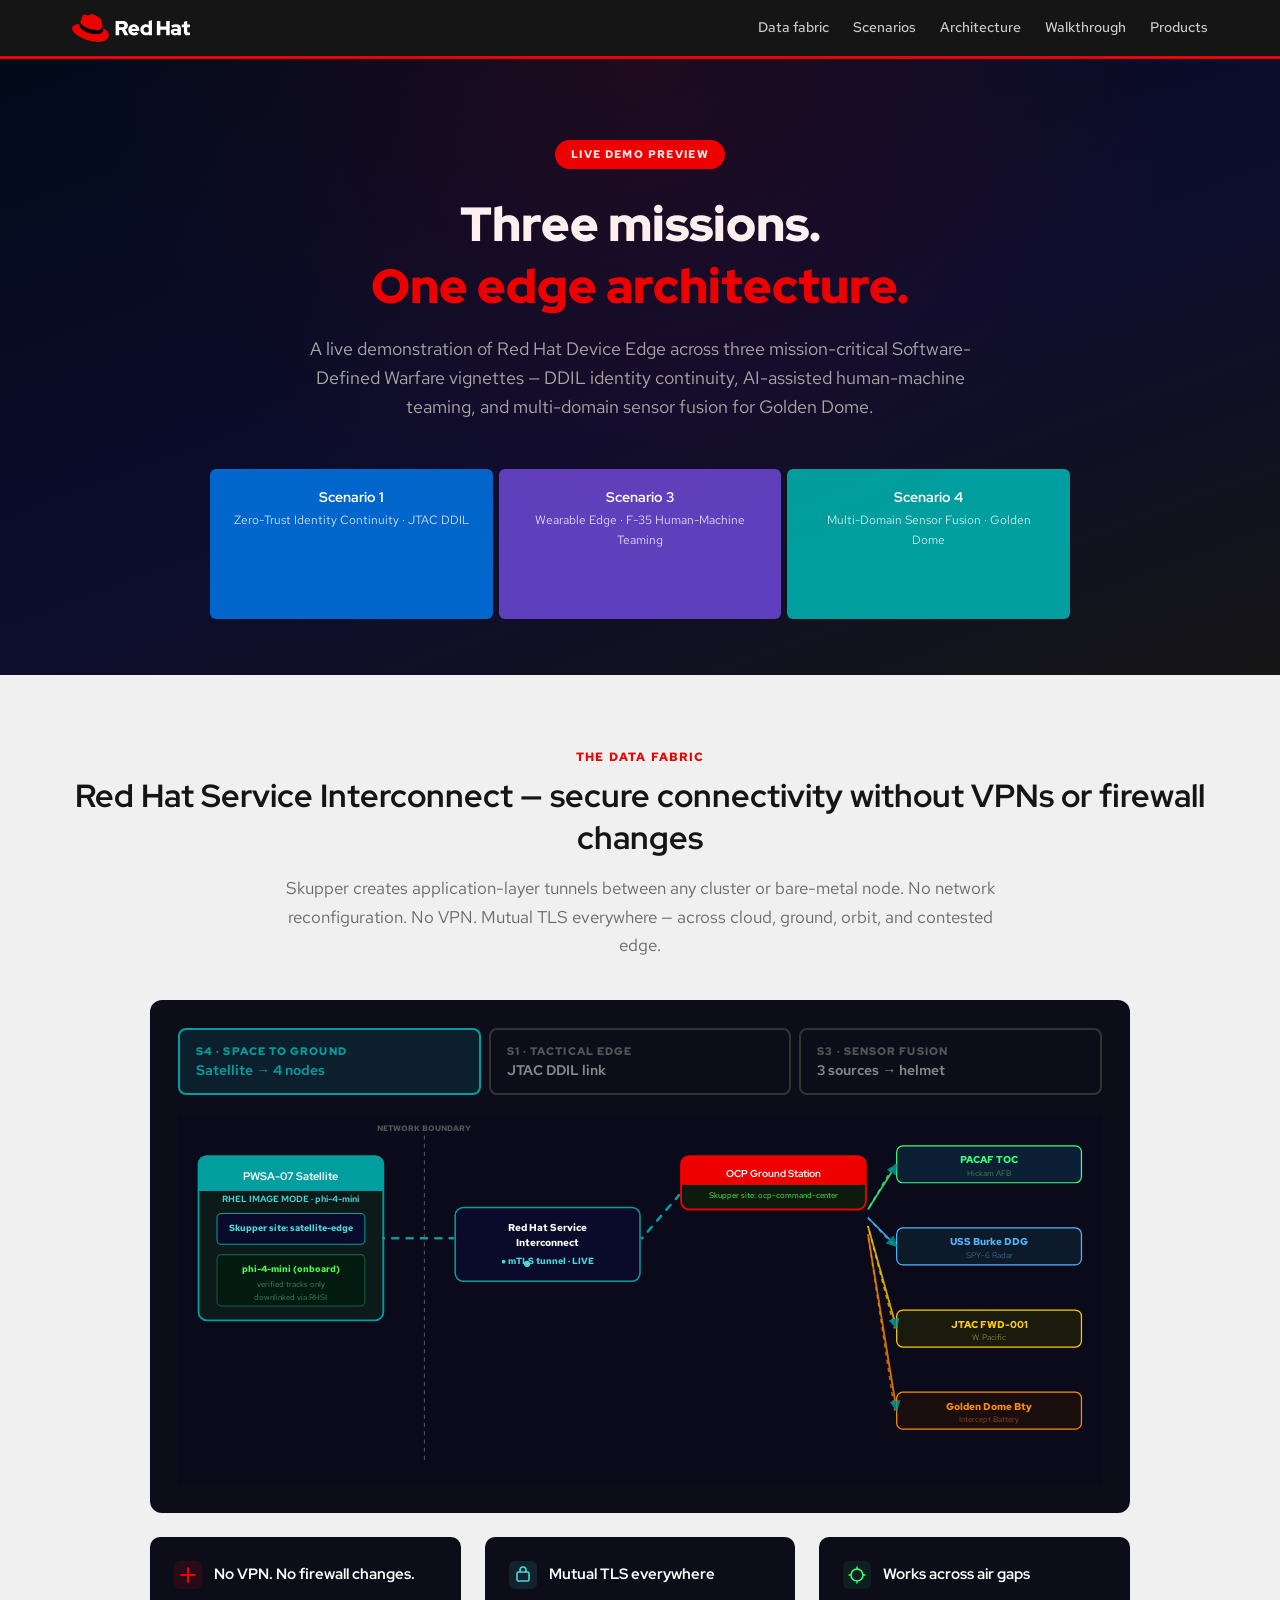
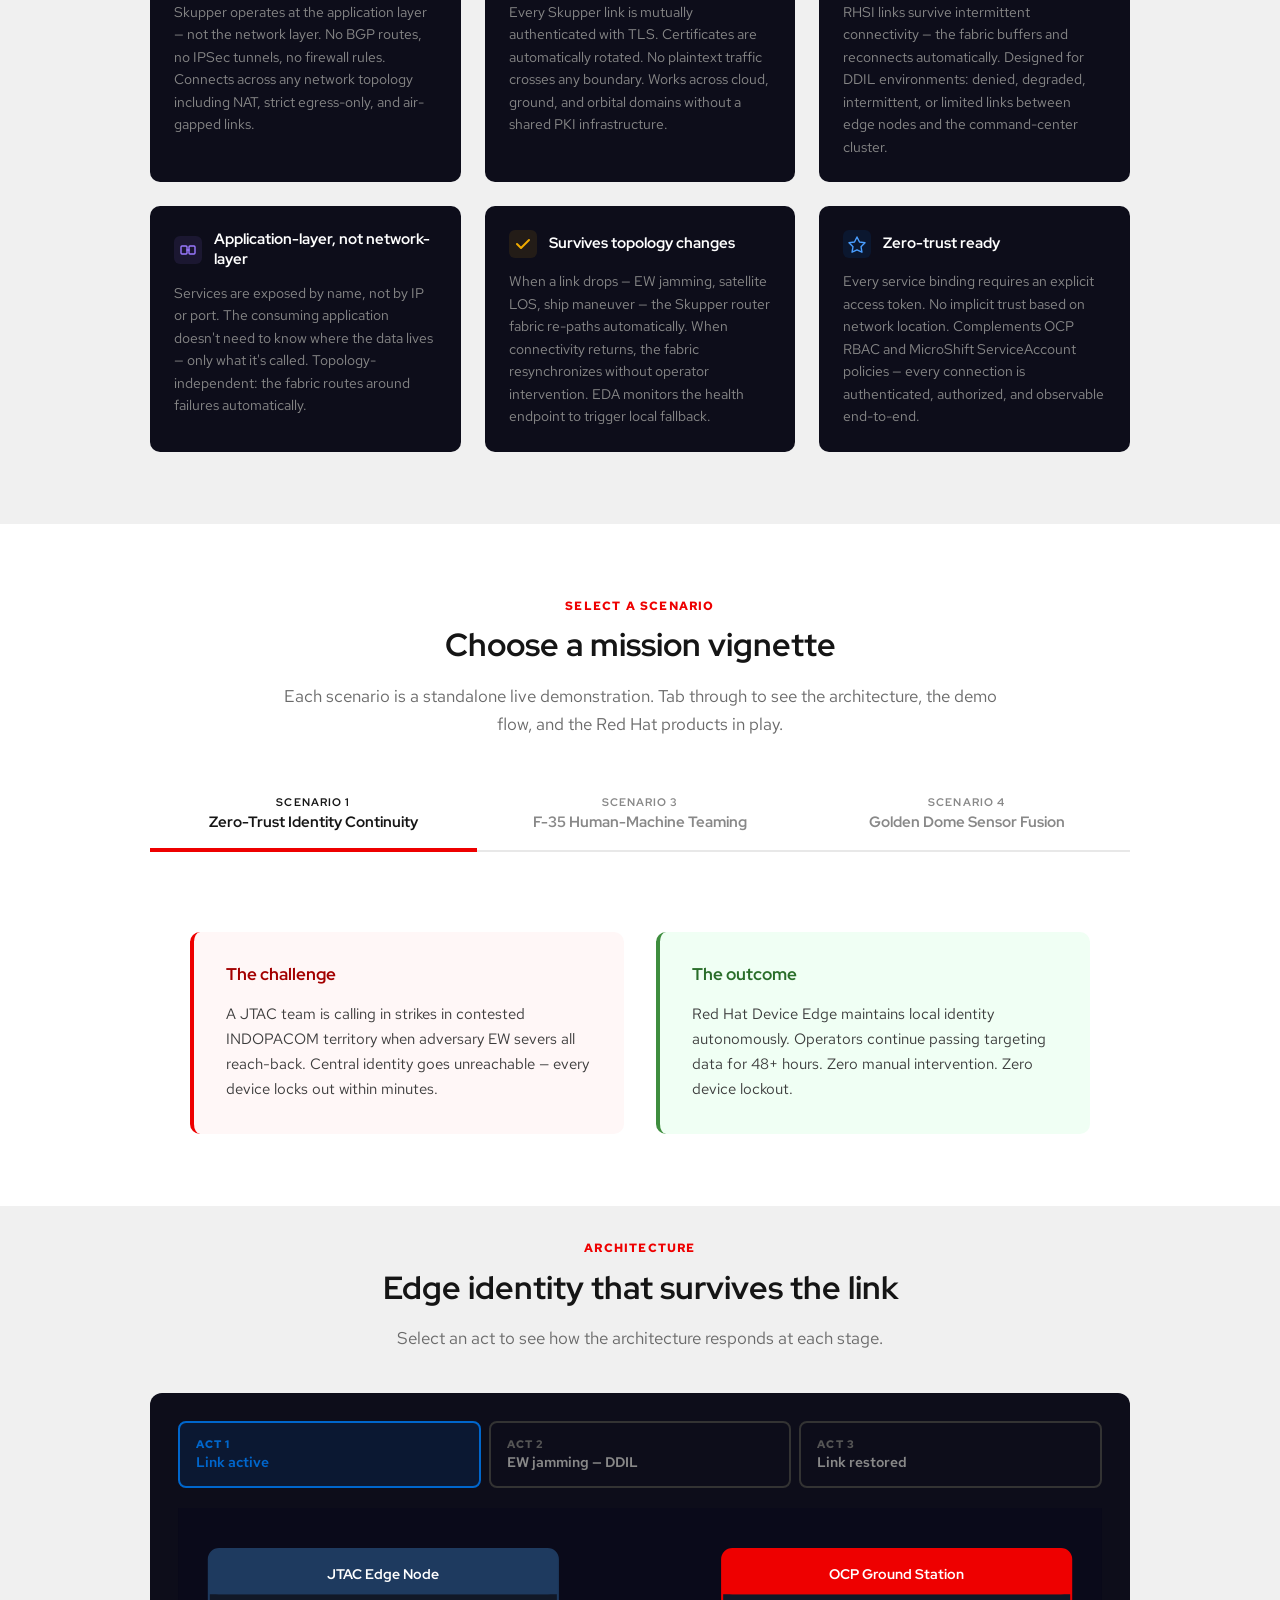
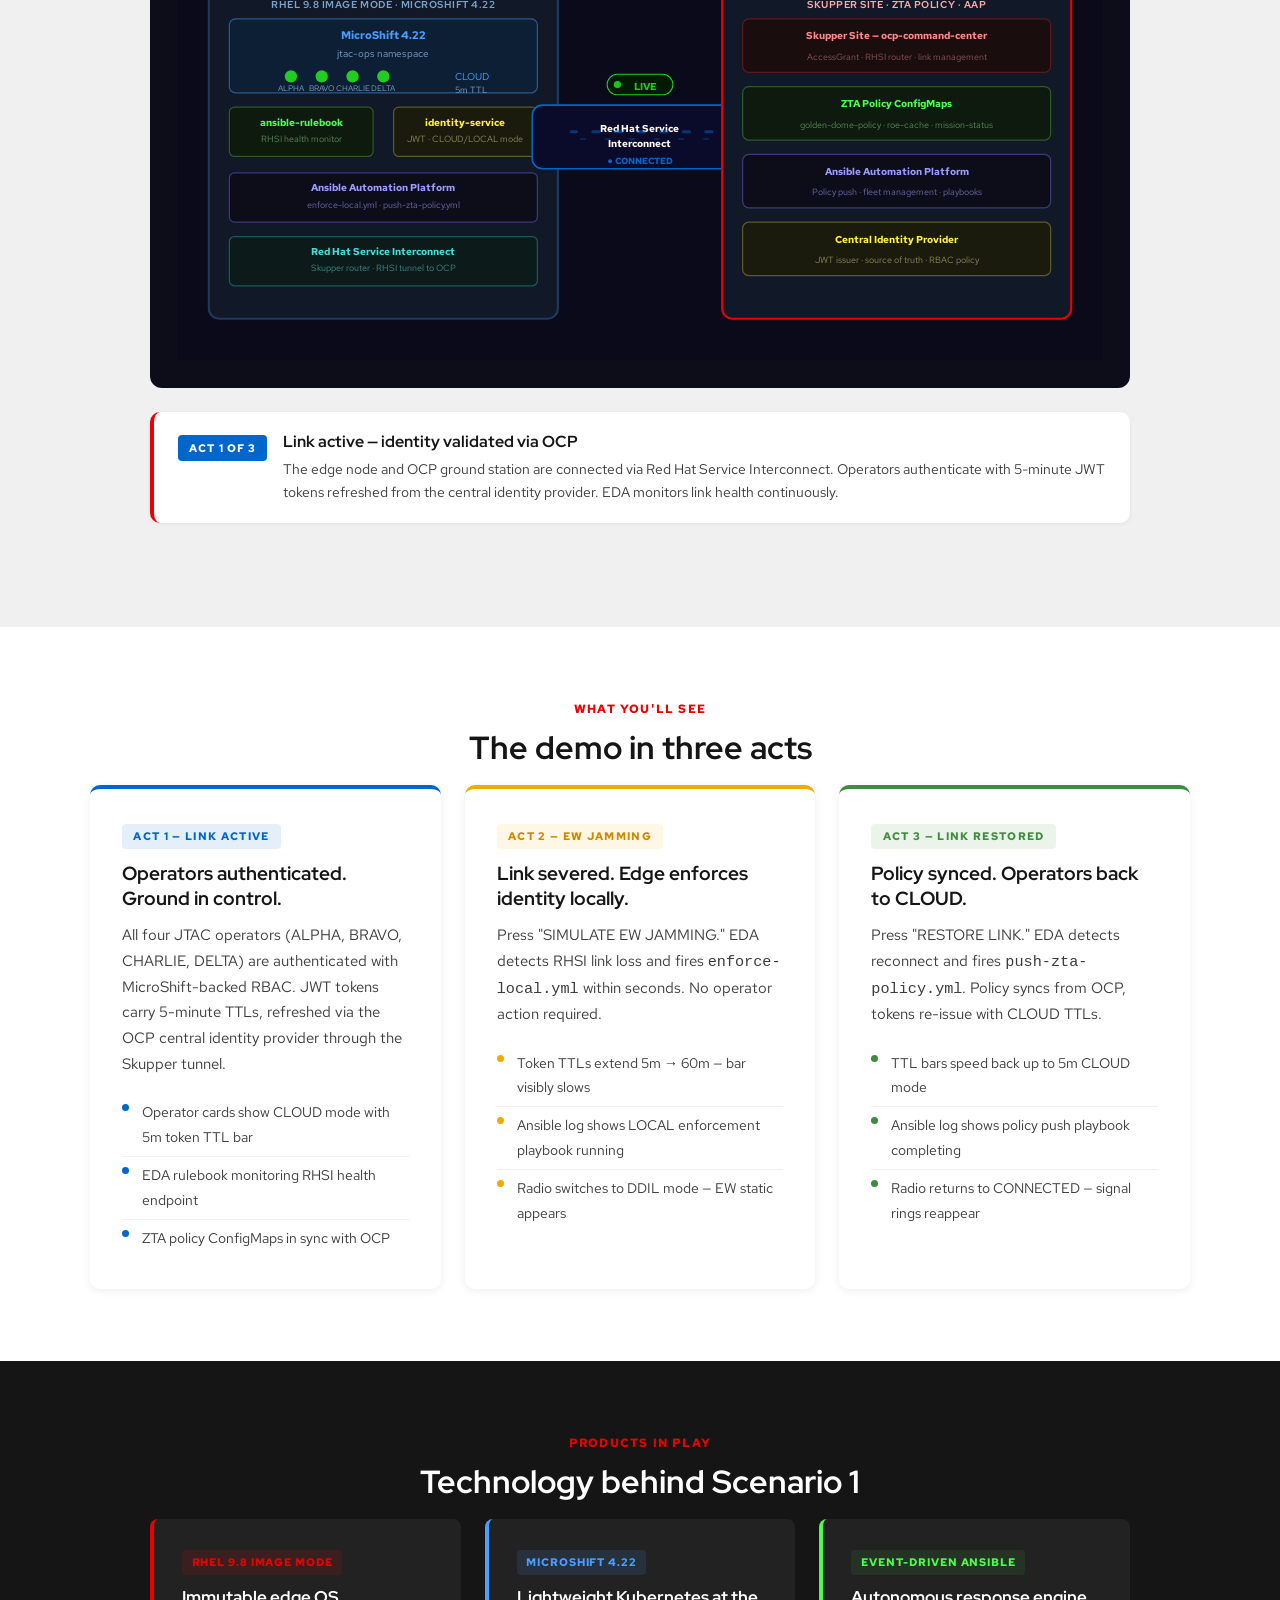
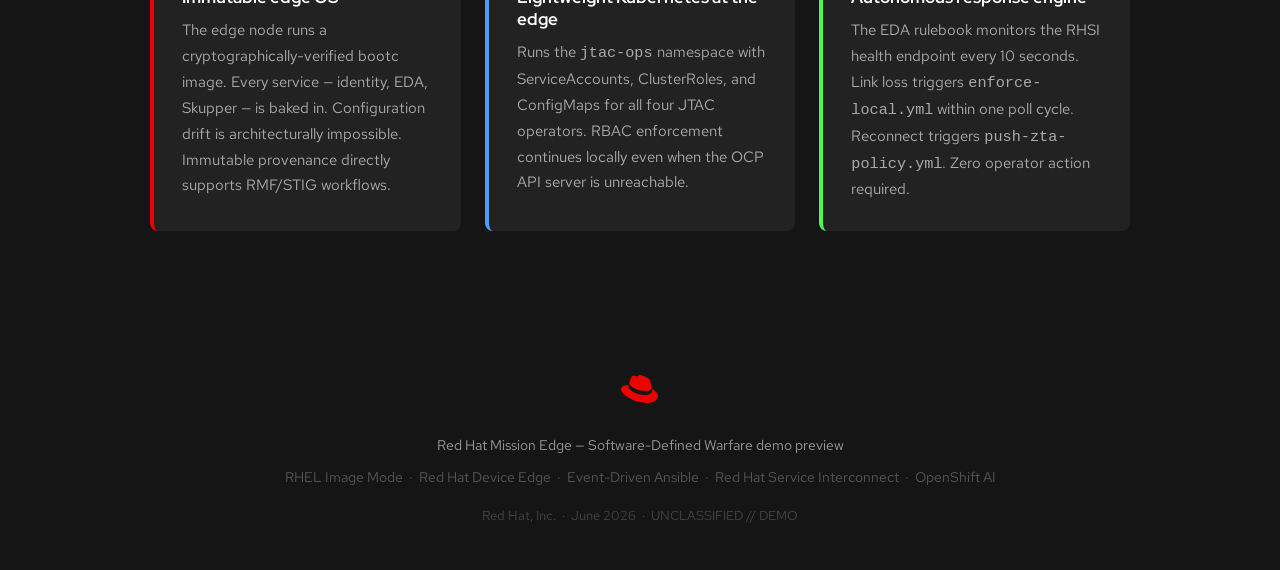
==== commit 4278614f: "Add RHSI explainer section with interactive SVG diagrams Adds a dedicated 'The data fabric' section " ====
--- a/docs/index.html
+++ b/docs/index.html
@@ -122,6 +122,7 @@
       </svg>
     </a>
     <div class="nav-links">
+      <a href="#data-fabric">Data fabric</a>
       <a href="#scenarios">Scenarios</a>
       <a href="#architecture">Architecture</a>
       <a href="#walkthrough">Walkthrough</a>
@@ -147,6 +148,337 @@
     <div class="sbar-item" style="background:#009E9E" onclick="showScenario('s4')">
       <h4>Scenario 4</h4>
       <p>Multi-Domain Sensor Fusion &middot; Golden Dome</p>
+    </div>
+  </div>
+</section>
+
+<!-- ══════════════════════════════════════════════════════════════════ -->
+<!-- RHSI EXPLAINER                                                      -->
+<!-- ══════════════════════════════════════════════════════════════════ -->
+<section class="section alt" id="data-fabric">
+  <div class="container">
+    <span class="section-label">The data fabric</span>
+    <h2>Red Hat Service Interconnect — secure connectivity without VPNs or firewall changes</h2>
+    <p class="section-intro">Skupper creates application-layer tunnels between any cluster or bare-metal node. No network reconfiguration. No VPN. Mutual TLS everywhere — across cloud, ground, orbit, and contested edge.</p>
+
+    <!-- Tab switcher for three RHSI contexts -->
+    <div class="arch-card" style="margin-bottom:1.5rem">
+      <div class="act-switcher" id="rhsi-switcher">
+        <button class="act-btn active" data-rhsi="sg" onclick="switchRhsi('sg')" style="border-color:#009E9E;background:#009E9E22;color:#009E9E">
+          <span class="btn-num">S4 · Space to Ground</span>
+          <span class="btn-title">Satellite → 4 nodes</span>
+        </button>
+        <button class="act-btn" data-rhsi="te" onclick="switchRhsi('te')">
+          <span class="btn-num">S1 · Tactical Edge</span>
+          <span class="btn-title">JTAC DDIL link</span>
+        </button>
+        <button class="act-btn" data-rhsi="sf" onclick="switchRhsi('sf')">
+          <span class="btn-num">S3 · Sensor Fusion</span>
+          <span class="btn-title">3 sources → helmet</span>
+        </button>
+      </div>
+
+      <!-- ── RHSI SVG diagram ── -->
+      <svg id="svg-rhsi" viewBox="0 0 900 360" xmlns="http://www.w3.org/2000/svg" style="width:100%;display:block" font-family="'Red Hat Text',sans-serif">
+        <defs>
+          <marker id="rhsi-arr-teal" viewBox="0 0 10 10" refX="9" refY="5" markerWidth="6" markerHeight="6" orient="auto"><path d="M0 0L10 5L0 10z" fill="#009E9E"/></marker>
+          <marker id="rhsi-arr-blue" viewBox="0 0 10 10" refX="9" refY="5" markerWidth="6" markerHeight="6" orient="auto"><path d="M0 0L10 5L0 10z" fill="#0066CC"/></marker>
+          <marker id="rhsi-arr-purple" viewBox="0 0 10 10" refX="9" refY="5" markerWidth="6" markerHeight="6" orient="auto"><path d="M0 0L10 5L0 10z" fill="#5E40BE"/></marker>
+          <filter id="rhsi-glow"><feGaussianBlur stdDeviation="2.5" result="b"/><feMerge><feMergeNode in="b"/><feMergeNode in="SourceGraphic"/></feMerge></filter>
+        </defs>
+
+        <rect width="900" height="360" fill="#0a0a1a"/>
+
+        <!-- ══ OVERLAY: Space to Ground (sg) ══ -->
+        <g id="rhsi-sg" class="act-overlay" style="opacity:1">
+
+          <!-- Left: Satellite edge node -->
+          <rect x="20" y="40" width="180" height="160" rx="8" fill="#0d1a1a" stroke="#009E9E" stroke-width="1.8"/>
+          <rect x="20" y="40" width="180" height="34" rx="8" fill="#009E9E"/>
+          <rect x="20" y="58" width="180" height="16" fill="#009E9E"/>
+          <text x="110" y="63" text-anchor="middle" fill="#fff" font-family="'Red Hat Display',sans-serif" font-weight="700" font-size="11">PWSA-07 Satellite</text>
+          <text x="110" y="85" text-anchor="middle" fill="#44dddd" font-size="9" font-weight="600">RHEL IMAGE MODE · phi-4-mini</text>
+          <rect x="38" y="96" width="144" height="30" rx="4" fill="#0a0a2a" stroke="#009E9E" stroke-width="1"/>
+          <text x="110" y="113" text-anchor="middle" fill="#44dddd" font-size="9" font-weight="700">Skupper site: satellite-edge</text>
+          <rect x="38" y="136" width="144" height="50" rx="4" fill="#031a11" stroke="#1a5a3a" stroke-width="1"/>
+          <text x="110" y="153" text-anchor="middle" fill="#4aff4a" font-size="9" font-weight="700">phi-4-mini (onboard)</text>
+          <text x="110" y="168" text-anchor="middle" fill="#3a8a5a" font-size="8">verified tracks only</text>
+          <text x="110" y="180" text-anchor="middle" fill="#3a8a5a" font-size="8">downlinked via RHSI</text>
+
+          <!-- Network boundary barrier -->
+          <line x1="240" y1="20" x2="240" y2="340" stroke="#555" stroke-width="1" stroke-dasharray="4,4"/>
+          <text x="240" y="16" text-anchor="middle" fill="#555" font-size="8" font-weight="700">NETWORK BOUNDARY</text>
+
+          <!-- Center: RHSI tunnel (animated) -->
+          <rect x="270" y="90" width="180" height="72" rx="8" fill="#0a0a2a" stroke="#009E9E" stroke-width="1.5"/>
+          <text x="360" y="113" text-anchor="middle" fill="#fff" font-size="9.5" font-weight="700">Red Hat Service</text>
+          <text x="360" y="128" text-anchor="middle" fill="#fff" font-size="9.5" font-weight="700">Interconnect</text>
+          <text x="360" y="145" text-anchor="middle" fill="#44dddd" font-size="8.5" font-weight="700">● mTLS tunnel · LIVE</text>
+          <circle cx="340" cy="145" r="3" fill="#44dddd"><animate attributeName="opacity" values="1;.2;1" dur="1.2s" repeatCount="indefinite"/></circle>
+
+          <!-- Animated dashed tunnel line left side -->
+          <line x1="200" y1="120" x2="268" y2="120" stroke="#009E9E" stroke-width="2.5" stroke-dasharray="6,8" stroke-linecap="round">
+            <animate attributeName="stroke-dashoffset" from="14" to="0" dur="0.9s" repeatCount="indefinite"/>
+          </line>
+
+          <!-- Right: OCP Ground Station -->
+          <rect x="490" y="40" width="180" height="52" rx="8" fill="#0d1a0d" stroke="#EE0000" stroke-width="1.8"/>
+          <rect x="490" y="40" width="180" height="28" rx="8" fill="#EE0000"/>
+          <rect x="490" y="55" width="180" height="13" fill="#EE0000"/>
+          <text x="580" y="60" text-anchor="middle" fill="#fff" font-family="'Red Hat Display',sans-serif" font-weight="700" font-size="10">OCP Ground Station</text>
+          <text x="580" y="81" text-anchor="middle" fill="#4aff4a" font-size="8">Skupper site: ocp-command-center</text>
+
+          <!-- Animated dashed tunnel line right side -->
+          <line x1="452" y1="120" x2="488" y2="78" stroke="#009E9E" stroke-width="2.5" stroke-dasharray="6,8" stroke-linecap="round">
+            <animate attributeName="stroke-dashoffset" from="14" to="0" dur="0.9s" repeatCount="indefinite"/>
+          </line>
+
+          <!-- Four ground nodes -->
+          <rect x="700" y="30" width="180" height="36" rx="6" fill="#0d1f35" stroke="#39ff7a" stroke-width="1.2"/>
+          <text x="790" y="47" text-anchor="middle" fill="#39ff7a" font-size="9.5" font-weight="700">PACAF TOC</text>
+          <text x="790" y="59" text-anchor="middle" fill="#3a8a5a" font-size="8">Hickam AFB</text>
+          <line x1="672" y1="92" x2="698" y2="48" stroke="#39ff7a" stroke-width="1.5" stroke-dasharray="4,4" opacity=".7"><animate attributeName="stroke-dashoffset" from="8" to="0" dur="1s" repeatCount="indefinite"/></line>
+
+          <rect x="700" y="110" width="180" height="36" rx="6" fill="#0d1a2a" stroke="#4db8ff" stroke-width="1.2"/>
+          <text x="790" y="127" text-anchor="middle" fill="#4db8ff" font-size="9.5" font-weight="700">USS Burke DDG</text>
+          <text x="790" y="139" text-anchor="middle" fill="#3a6a8a" font-size="8">SPY-6 Radar</text>
+          <line x1="672" y1="100" x2="698" y2="128" stroke="#4db8ff" stroke-width="1.5" stroke-dasharray="4,4" opacity=".7"><animate attributeName="stroke-dashoffset" from="8" to="0" dur="1.2s" repeatCount="indefinite"/></line>
+
+          <rect x="700" y="190" width="180" height="36" rx="6" fill="#1a1a0d" stroke="#ffcc00" stroke-width="1.2"/>
+          <text x="790" y="207" text-anchor="middle" fill="#ffcc00" font-size="9.5" font-weight="700">JTAC FWD-001</text>
+          <text x="790" y="219" text-anchor="middle" fill="#8a8a3a" font-size="8">W. Pacific</text>
+          <line x1="672" y1="108" x2="698" y2="208" stroke="#ffcc00" stroke-width="1.5" stroke-dasharray="4,4" opacity=".7"><animate attributeName="stroke-dashoffset" from="8" to="0" dur="1.4s" repeatCount="indefinite"/></line>
+
+          <rect x="700" y="270" width="180" height="36" rx="6" fill="#1a0d0d" stroke="#ff8c00" stroke-width="1.2"/>
+          <text x="790" y="287" text-anchor="middle" fill="#ff8c00" font-size="9.5" font-weight="700">Golden Dome Bty</text>
+          <text x="790" y="299" text-anchor="middle" fill="#8a4a1a" font-size="8">Intercept Battery</text>
+          <line x1="672" y1="116" x2="698" y2="288" stroke="#ff8c00" stroke-width="1.5" stroke-dasharray="4,4" opacity=".7"><animate attributeName="stroke-dashoffset" from="8" to="0" dur="1.6s" repeatCount="indefinite"/></line>
+
+          <!-- OCP to four nodes animated lines -->
+          <line x1="672" y1="92" x2="700" y2="48" stroke="#39ff7a" stroke-width="1.8" marker-end="url(#rhsi-arr-teal)" opacity=".8"/>
+          <line x1="672" y1="100" x2="700" y2="128" stroke="#4db8ff" stroke-width="1.8" marker-end="url(#rhsi-arr-teal)" opacity=".8"/>
+          <line x1="672" y1="108" x2="700" y2="208" stroke="#ffcc00" stroke-width="1.8" marker-end="url(#rhsi-arr-teal)" opacity=".8"/>
+          <line x1="672" y1="116" x2="700" y2="288" stroke="#ff8c00" stroke-width="1.8" marker-end="url(#rhsi-arr-teal)" opacity=".8"/>
+        </g>
+
+        <!-- ══ OVERLAY: Tactical Edge (te) ══ -->
+        <g id="rhsi-te" class="act-overlay" style="opacity:0;display:none">
+
+          <!-- Left: JTAC MicroShift edge node -->
+          <rect x="30" y="60" width="220" height="160" rx="8" fill="#0d1f35" stroke="#0066CC" stroke-width="1.8"/>
+          <rect x="30" y="60" width="220" height="34" rx="8" fill="#0066CC"/>
+          <rect x="30" y="78" width="220" height="16" fill="#0066CC"/>
+          <text x="140" y="83" text-anchor="middle" fill="#fff" font-family="'Red Hat Display',sans-serif" font-weight="700" font-size="11">JTAC Edge Node</text>
+          <text x="140" y="105" text-anchor="middle" fill="#7aa3cc" font-size="9" font-weight="600">MICROSHIFT 4.22 · RHEL IMAGE MODE</text>
+          <rect x="50" y="116" width="180" height="30" rx="4" fill="#0a0a2a" stroke="#0066CC" stroke-width="1"/>
+          <text x="140" y="134" text-anchor="middle" fill="#4a9eff" font-size="9" font-weight="700">Skupper site: jtac-edge</text>
+          <rect x="50" y="158" width="180" height="48" rx="4" fill="#0d1a0d" stroke="#2a5a2a" stroke-width="1"/>
+          <text x="140" y="175" text-anchor="middle" fill="#4aff4a" font-size="9" font-weight="700">ansible-rulebook</text>
+          <text x="140" y="190" text-anchor="middle" fill="#5a8a5a" font-size="8">watches RHSI health</text>
+          <text x="140" y="202" text-anchor="middle" fill="#5a8a5a" font-size="8">triggers enforce-local.yml</text>
+
+          <!-- Network boundary label (center) -->
+          <text x="450" y="16" text-anchor="middle" fill="#666" font-size="8" font-weight="700">NETWORK BOUNDARY · CONTESTED RF ENVIRONMENT</text>
+          <line x1="450" y1="20" x2="450" y2="340" stroke="#555" stroke-width="1" stroke-dasharray="4,4"/>
+
+          <!-- RHSI tunnel center — two states: active and severed -->
+          <g id="rhsi-te-connected" style="display:block">
+            <!-- Active animated tunnel -->
+            <line x1="252" y1="140" x2="570" y2="140" stroke="#0066CC" stroke-width="3" stroke-dasharray="8,12" stroke-linecap="round">
+              <animate attributeName="stroke-dashoffset" from="20" to="0" dur="1s" repeatCount="indefinite"/>
+            </line>
+            <line x1="570" y1="158" x2="252" y2="158" stroke="#0066CC" stroke-width="2" stroke-dasharray="5,18" stroke-linecap="round" opacity=".4">
+              <animate attributeName="stroke-dashoffset" from="0" to="23" dur="1.5s" repeatCount="indefinite"/>
+            </line>
+            <rect x="335" y="106" width="230" height="62" rx="8" fill="#0a0a2a" stroke="#0066CC" stroke-width="1.5"/>
+            <text x="450" y="126" text-anchor="middle" fill="#fff" font-size="9.5" font-weight="700">Red Hat Service Interconnect</text>
+            <text x="450" y="142" text-anchor="middle" fill="#4a9eff" font-size="8.5">mTLS authenticated tunnel</text>
+            <circle cx="432" cy="158" r="3" fill="#22cc22"><animate attributeName="opacity" values="1;.2;1" dur="1s" repeatCount="indefinite"/></circle>
+            <text x="450" y="162" text-anchor="middle" fill="#22cc22" font-size="8.5" font-weight="700">● CONNECTED</text>
+          </g>
+
+          <!-- Severed state: X marks -->
+          <g id="rhsi-te-severed" style="display:none">
+            <line x1="252" y1="148" x2="570" y2="148" stroke="#555" stroke-width="2" opacity=".3"/>
+            <rect x="335" y="106" width="230" height="62" rx="8" fill="#1a0d00" stroke="#F0AB00" stroke-width="1.5"/>
+            <text x="450" y="128" text-anchor="middle" fill="#F0AB00" font-family="'Red Hat Display',sans-serif" font-weight="700" font-size="11">EW JAMMING</text>
+            <text x="450" y="145" text-anchor="middle" fill="#cc9900" font-size="8.5">RHSI link severed</text>
+            <circle cx="425" cy="161" r="11" fill="#1a0d00" stroke="#F0AB00" stroke-width="1.5"/>
+            <line x1="419" y1="155" x2="431" y2="167" stroke="#F0AB00" stroke-width="2" stroke-linecap="round"/>
+            <line x1="431" y1="155" x2="419" y2="167" stroke="#F0AB00" stroke-width="2" stroke-linecap="round"/>
+            <circle cx="475" cy="161" r="11" fill="#1a0d00" stroke="#F0AB00" stroke-width="1.5"/>
+            <line x1="469" y1="155" x2="481" y2="167" stroke="#F0AB00" stroke-width="2" stroke-linecap="round"/>
+            <line x1="481" y1="155" x2="469" y2="167" stroke="#F0AB00" stroke-width="2" stroke-linecap="round"/>
+          </g>
+
+          <!-- Right: OCP Ground Station -->
+          <rect x="600" y="60" width="265" height="160" rx="8" fill="#111827" stroke="#EE0000" stroke-width="1.8"/>
+          <rect x="600" y="60" width="265" height="34" rx="8" fill="#EE0000"/>
+          <rect x="600" y="78" width="265" height="16" fill="#EE0000"/>
+          <text x="732" y="83" text-anchor="middle" fill="#fff" font-family="'Red Hat Display',sans-serif" font-weight="700" font-size="11">OCP Ground Station</text>
+          <text x="732" y="105" text-anchor="middle" fill="#ffaaaa" font-size="9" font-weight="600">SKUPPER SITE · ZTA POLICY · AAP</text>
+          <rect x="618" y="116" width="228" height="30" rx="4" fill="#0a0a2a" stroke="#EE0000" stroke-width="1"/>
+          <text x="732" y="134" text-anchor="middle" fill="#ff8888" font-size="9" font-weight="700">Central Identity Provider · ZTA Policy</text>
+          <rect x="618" y="158" width="228" height="48" rx="4" fill="#0d0d1a" stroke="#3a3a7a" stroke-width="1"/>
+          <text x="732" y="176" text-anchor="middle" fill="#9a9aff" font-size="9" font-weight="700">Ansible Automation Platform</text>
+          <text x="732" y="191" text-anchor="middle" fill="#6a6aaa" font-size="8">push-zta-policy.yml</text>
+          <text x="732" y="203" text-anchor="middle" fill="#6a6aaa" font-size="8">enforce-local.yml</text>
+
+          <!-- Toggle button -->
+          <g style="cursor:pointer" onclick="toggleRhsiTe()">
+            <rect x="296" y="262" width="308" height="36" rx="6" fill="#111" stroke="#333" stroke-width="1.2" id="rhsi-te-btn-rect"/>
+            <text x="450" y="285" text-anchor="middle" fill="#aaa" font-size="9.5" font-weight="700" id="rhsi-te-btn-label">Click to simulate EW jamming</text>
+          </g>
+        </g>
+
+        <!-- ══ OVERLAY: Sensor Fusion (sf) ══ -->
+        <g id="rhsi-sf" class="act-overlay" style="opacity:0;display:none">
+
+          <!-- Left: Three OCP data sources -->
+          <rect x="20" y="30" width="220" height="290" rx="8" fill="#111827" stroke="#EE0000" stroke-width="1.8"/>
+          <rect x="20" y="30" width="220" height="30" rx="8" fill="#EE0000"/>
+          <rect x="20" y="47" width="220" height="13" fill="#EE0000"/>
+          <text x="130" y="51" text-anchor="middle" fill="#fff" font-family="'Red Hat Display',sans-serif" font-weight="700" font-size="10">OCP Ground Station</text>
+          <text x="130" y="73" text-anchor="middle" fill="#ffaaaa" font-size="8.5" font-weight="600">DATA SOURCES VIA RHSI</text>
+
+          <rect x="38" y="82" width="184" height="64" rx="5" fill="#0d1a0d" stroke="#2a5a2a" stroke-width="1.2"/>
+          <text x="130" y="100" text-anchor="middle" fill="#4aff4a" font-size="10" font-weight="700">CCA Swarm Feed</text>
+          <text x="130" y="116" text-anchor="middle" fill="#5a8a5a" font-size="8">6 × collaborative combat aircraft</text>
+          <text x="130" y="130" text-anchor="middle" fill="#5a8a5a" font-size="8">track · closing velocity · BRA</text>
+
+          <rect x="38" y="160" width="184" height="64" rx="5" fill="#0d0d1a" stroke="#3a3a7a" stroke-width="1.2"/>
+          <text x="130" y="178" text-anchor="middle" fill="#9a9aff" font-size="10" font-weight="700">Ground Radar Track</text>
+          <text x="130" y="194" text-anchor="middle" fill="#6a6aaa" font-size="8">range · closure · intercept window</text>
+          <text x="130" y="208" text-anchor="middle" fill="#6a6aaa" font-size="8">SPY-6 correlation feed</text>
+
+          <rect x="38" y="238" width="184" height="64" rx="5" fill="#1a0d0d" stroke="#6a2a2a" stroke-width="1.2"/>
+          <text x="130" y="256" text-anchor="middle" fill="#ff8888" font-size="10" font-weight="700">Golden Dome Track</text>
+          <text x="130" y="272" text-anchor="middle" fill="#8a5555" font-size="8">threat classification · salvo count</text>
+          <text x="130" y="286" text-anchor="middle" fill="#8a5555" font-size="8">intercept authority · confidence</text>
+
+          <!-- Three parallel RHSI tunnels (animated) -->
+          <!-- Tunnel 1: CCA (green) -->
+          <line x1="242" y1="114" x2="458" y2="190" stroke="#4aff4a" stroke-width="2.5" stroke-dasharray="6,8" stroke-linecap="round" opacity=".85">
+            <animate attributeName="stroke-dashoffset" from="14" to="0" dur="0.7s" repeatCount="indefinite"/>
+          </line>
+          <!-- Tunnel 2: Radar (purple) -->
+          <line x1="242" y1="192" x2="458" y2="210" stroke="#9a9aff" stroke-width="2.5" stroke-dasharray="6,8" stroke-linecap="round" opacity=".85">
+            <animate attributeName="stroke-dashoffset" from="14" to="0" dur="0.9s" repeatCount="indefinite"/>
+          </line>
+          <!-- Tunnel 3: Dome (red) -->
+          <line x1="242" y1="270" x2="458" y2="230" stroke="#ff8888" stroke-width="2.5" stroke-dasharray="6,8" stroke-linecap="round" opacity=".85">
+            <animate attributeName="stroke-dashoffset" from="14" to="0" dur="1.1s" repeatCount="indefinite"/>
+          </line>
+
+          <!-- Connector labels on tunnels -->
+          <rect x="270" y="126" width="130" height="20" rx="4" fill="#0a0a1a" stroke="#4aff4a" stroke-width="1"/>
+          <text x="335" y="140" text-anchor="middle" fill="#4aff4a" font-size="8.5" font-weight="700">RHSI connector: cca-feed</text>
+
+          <rect x="272" y="192" width="130" height="20" rx="4" fill="#0a0a1a" stroke="#9a9aff" stroke-width="1"/>
+          <text x="337" y="206" text-anchor="middle" fill="#9a9aff" font-size="8.5" font-weight="700">RHSI connector: radar-track</text>
+
+          <rect x="272" y="248" width="130" height="20" rx="4" fill="#0a0a1a" stroke="#ff8888" stroke-width="1"/>
+          <text x="337" y="262" text-anchor="middle" fill="#ff8888" font-size="8.5" font-weight="700">RHSI connector: dome-track</text>
+
+          <!-- Right: F-35 Helmet Edge Node -->
+          <rect x="490" y="50" width="390" height="270" rx="8" fill="#111827" stroke="#5E40BE" stroke-width="1.8"/>
+          <rect x="490" y="50" width="390" height="30" rx="8" fill="#5E40BE"/>
+          <rect x="490" y="66" width="390" height="14" fill="#5E40BE"/>
+          <text x="685" y="71" text-anchor="middle" fill="#fff" font-family="'Red Hat Display',sans-serif" font-weight="700" font-size="11">F-35 Helmet Edge Node</text>
+          <text x="685" y="94" text-anchor="middle" fill="#c8b8ff" font-size="9" font-weight="600">RHEL IMAGE MODE · phi-4-mini ONBOARD</text>
+
+          <!-- Skupper site label -->
+          <rect x="510" y="104" width="352" height="26" rx="4" fill="#0a0a2a" stroke="#5E40BE" stroke-width="1"/>
+          <text x="686" y="121" text-anchor="middle" fill="#9a7aff" font-size="9" font-weight="700">Skupper site: helmet-edge · 3 connectors active</text>
+
+          <!-- phi-4-mini fusion engine -->
+          <rect x="510" y="144" width="352" height="84" rx="6" fill="#030a05" stroke="#39ff7a" stroke-width="1.5"/>
+          <ellipse cx="686" cy="186" rx="72" ry="42" fill="none" stroke="#39ff7a" stroke-width="1" opacity=".5"/>
+          <line x1="620" y1="186" x2="752" y2="186" stroke="#39ff7a" stroke-width=".8" opacity=".3"/>
+          <circle cx="686" cy="186" r="16" fill="none" stroke="#39ff7a" stroke-width="1" opacity=".5"/>
+          <text x="686" y="182" text-anchor="middle" fill="#39ff7a" font-size="9.5" font-weight="700">phi-4-mini</text>
+          <text x="686" y="196" text-anchor="middle" fill="#5aaa5a" font-size="8">fusing 3 sources</text>
+
+          <!-- Directive output -->
+          <rect x="510" y="244" width="352" height="58" rx="5" fill="#001a00" stroke="#39ff7a" stroke-width="1.2"/>
+          <text x="686" y="260" text-anchor="middle" fill="#fff" font-size="9" font-weight="700">FUSED DIRECTIVE · 187ms</text>
+          <text x="686" y="278" text-anchor="middle" fill="#39ff7a" font-size="12" font-weight="700">BREAK LEFT · 4G · CHAFF ×2</text>
+          <text x="686" y="295" text-anchor="middle" fill="#5aaa5a" font-size="8.5">confidence 97% · human-in-the-loop approval pending</text>
+          <!-- Pulse animation on directive -->
+          <rect x="510" y="244" width="352" height="58" rx="5" fill="none" stroke="#39ff7a" stroke-width="2" opacity="0">
+            <animate attributeName="opacity" values="0;0.4;0" dur="2s" repeatCount="indefinite"/>
+          </rect>
+        </g>
+
+      </svg>
+    </div><!-- /arch-card -->
+
+    <!-- 3-column property grid -->
+    <div class="grid-3" style="max-width:980px;margin:0 auto">
+      <div style="background:#0d0d1a;border-radius:10px;padding:1.5rem">
+        <div style="display:flex;align-items:center;gap:.75rem;margin-bottom:.75rem">
+          <svg width="28" height="28" viewBox="0 0 28 28" fill="none" xmlns="http://www.w3.org/2000/svg" style="flex-shrink:0">
+            <rect width="28" height="28" rx="6" fill="rgba(238,0,0,.12)"/>
+            <path d="M7 14h14M14 7v14" stroke="#EE0000" stroke-width="2" stroke-linecap="round"/>
+          </svg>
+          <h4 style="color:#fff;font-size:.95rem;font-family:'Red Hat Display',sans-serif;font-weight:700">No VPN. No firewall changes.</h4>
+        </div>
+        <p style="color:#888;font-size:.88rem;line-height:1.6">Skupper operates at the application layer — not the network layer. No BGP routes, no IPSec tunnels, no firewall rules. Connects across any network topology including NAT, strict egress-only, and air-gapped links.</p>
+      </div>
+      <div style="background:#0d0d1a;border-radius:10px;padding:1.5rem">
+        <div style="display:flex;align-items:center;gap:.75rem;margin-bottom:.75rem">
+          <svg width="28" height="28" viewBox="0 0 28 28" fill="none" xmlns="http://www.w3.org/2000/svg" style="flex-shrink:0">
+            <rect width="28" height="28" rx="6" fill="rgba(68,221,221,.10)"/>
+            <rect x="8" y="11" width="12" height="9" rx="1.5" fill="none" stroke="#44dddd" stroke-width="1.6"/>
+            <path d="M11 11V9a3 3 0 0 1 6 0v2" stroke="#44dddd" stroke-width="1.6" stroke-linecap="round"/>
+          </svg>
+          <h4 style="color:#fff;font-size:.95rem;font-family:'Red Hat Display',sans-serif;font-weight:700">Mutual TLS everywhere</h4>
+        </div>
+        <p style="color:#888;font-size:.88rem;line-height:1.6">Every Skupper link is mutually authenticated with TLS. Certificates are automatically rotated. No plaintext traffic crosses any boundary. Works across cloud, ground, and orbital domains without a shared PKI infrastructure.</p>
+      </div>
+      <div style="background:#0d0d1a;border-radius:10px;padding:1.5rem">
+        <div style="display:flex;align-items:center;gap:.75rem;margin-bottom:.75rem">
+          <svg width="28" height="28" viewBox="0 0 28 28" fill="none" xmlns="http://www.w3.org/2000/svg" style="flex-shrink:0">
+            <rect width="28" height="28" rx="6" fill="rgba(57,255,122,.08)"/>
+            <circle cx="14" cy="14" r="6" fill="none" stroke="#39ff7a" stroke-width="1.6"/>
+            <path d="M14 8V6M14 22v-2M8 14H6M22 14h-2" stroke="#39ff7a" stroke-width="1.4" stroke-linecap="round"/>
+          </svg>
+          <h4 style="color:#fff;font-size:.95rem;font-family:'Red Hat Display',sans-serif;font-weight:700">Works across air gaps</h4>
+        </div>
+        <p style="color:#888;font-size:.88rem;line-height:1.6">RHSI links survive intermittent connectivity — the fabric buffers and reconnects automatically. Designed for DDIL environments: denied, degraded, intermittent, or limited links between edge nodes and the command-center cluster.</p>
+      </div>
+      <div style="background:#0d0d1a;border-radius:10px;padding:1.5rem">
+        <div style="display:flex;align-items:center;gap:.75rem;margin-bottom:.75rem">
+          <svg width="28" height="28" viewBox="0 0 28 28" fill="none" xmlns="http://www.w3.org/2000/svg" style="flex-shrink:0">
+            <rect width="28" height="28" rx="6" fill="rgba(154,122,255,.10)"/>
+            <rect x="7" y="10" width="6" height="8" rx="1" fill="none" stroke="#9a7aff" stroke-width="1.4"/>
+            <rect x="15" y="10" width="6" height="8" rx="1" fill="none" stroke="#9a7aff" stroke-width="1.4"/>
+            <path d="M13 14h2" stroke="#9a7aff" stroke-width="1.4" stroke-linecap="round"/>
+          </svg>
+          <h4 style="color:#fff;font-size:.95rem;font-family:'Red Hat Display',sans-serif;font-weight:700">Application-layer, not network-layer</h4>
+        </div>
+        <p style="color:#888;font-size:.88rem;line-height:1.6">Services are exposed by name, not by IP or port. The consuming application doesn't need to know where the data lives — only what it's called. Topology-independent: the fabric routes around failures automatically.</p>
+      </div>
+      <div style="background:#0d0d1a;border-radius:10px;padding:1.5rem">
+        <div style="display:flex;align-items:center;gap:.75rem;margin-bottom:.75rem">
+          <svg width="28" height="28" viewBox="0 0 28 28" fill="none" xmlns="http://www.w3.org/2000/svg" style="flex-shrink:0">
+            <rect width="28" height="28" rx="6" fill="rgba(240,171,0,.10)"/>
+            <path d="M8 14l4 4 8-8" stroke="#F0AB00" stroke-width="2" stroke-linecap="round" stroke-linejoin="round"/>
+          </svg>
+          <h4 style="color:#fff;font-size:.95rem;font-family:'Red Hat Display',sans-serif;font-weight:700">Survives topology changes</h4>
+        </div>
+        <p style="color:#888;font-size:.88rem;line-height:1.6">When a link drops — EW jamming, satellite LOS, ship maneuver — the Skupper router fabric re-paths automatically. When connectivity returns, the fabric resynchronizes without operator intervention. EDA monitors the health endpoint to trigger local fallback.</p>
+      </div>
+      <div style="background:#0d0d1a;border-radius:10px;padding:1.5rem">
+        <div style="display:flex;align-items:center;gap:.75rem;margin-bottom:.75rem">
+          <svg width="28" height="28" viewBox="0 0 28 28" fill="none" xmlns="http://www.w3.org/2000/svg" style="flex-shrink:0">
+            <rect width="28" height="28" rx="6" fill="rgba(0,102,204,.12)"/>
+            <path d="M14 7l2.5 5 5.5.8-4 3.9.94 5.5L14 19.8l-4.94 2.4L10 16.7 6 12.8l5.5-.8L14 7z" fill="none" stroke="#4a9eff" stroke-width="1.4" stroke-linejoin="round"/>
+          </svg>
+          <h4 style="color:#fff;font-size:.95rem;font-family:'Red Hat Display',sans-serif;font-weight:700">Zero-trust ready</h4>
+        </div>
+        <p style="color:#888;font-size:.88rem;line-height:1.6">Every service binding requires an explicit access token. No implicit trust based on network location. Complements OCP RBAC and MicroShift ServiceAccount policies — every connection is authenticated, authorized, and observable end-to-end.</p>
+      </div>
     </div>
   </div>
 </section>
@@ -878,6 +1210,62 @@
 </footer>
 
 <script>
+// ══ RHSI tab switcher ════════════════════════════════════════════════
+const RHSI_COLORS = { sg: '#009E9E', te: '#0066CC', sf: '#5E40BE' };
+let _rhsiTeJammed = false;
+
+function switchRhsi(tab) {
+  ['sg','te','sf'].forEach(t => {
+    const el = document.getElementById('rhsi-' + t);
+    if (!el) return;
+    if (t === tab) {
+      el.style.display = 'block';
+      requestAnimationFrame(() => { el.style.opacity = '1'; });
+    } else {
+      el.style.opacity = '0';
+      setTimeout(() => {
+        const cur = document.querySelector('#rhsi-switcher .act-btn.active')?.dataset.rhsi;
+        if (cur !== t) el.style.display = 'none';
+      }, 380);
+    }
+  });
+  document.querySelectorAll('#rhsi-switcher .act-btn').forEach(btn => {
+    const isActive = btn.dataset.rhsi === tab;
+    const color = RHSI_COLORS[tab] || '#EE0000';
+    btn.classList.toggle('active', isActive);
+    if (isActive) {
+      btn.style.borderColor = color;
+      btn.style.background  = color + '22';
+      btn.style.color       = color;
+    } else {
+      btn.style.borderColor = '#333';
+      btn.style.background  = 'transparent';
+      btn.style.color       = '#888';
+    }
+  });
+  // Reset TE jammed state when switching back
+  if (tab !== 'te') { _rhsiTeJammed = false; }
+}
+
+function toggleRhsiTe() {
+  _rhsiTeJammed = !_rhsiTeJammed;
+  const conn = document.getElementById('rhsi-te-connected');
+  const sev  = document.getElementById('rhsi-te-severed');
+  const btn  = document.getElementById('rhsi-te-btn-label');
+  const rect = document.getElementById('rhsi-te-btn-rect');
+  if (_rhsiTeJammed) {
+    if (conn) conn.style.display = 'none';
+    if (sev)  sev.style.display  = 'block';
+    if (btn)  btn.textContent    = 'Click to restore link';
+    if (rect) { rect.setAttribute('stroke', '#F0AB00'); }
+  } else {
+    if (conn) conn.style.display = 'block';
+    if (sev)  sev.style.display  = 'none';
+    if (btn)  btn.textContent    = 'Click to simulate EW jamming';
+    if (rect) { rect.setAttribute('stroke', '#333'); }
+  }
+}
+
 // ══ Scenario tab switching ════════════════════════════════════════════
 function showScenario(s) {
   document.querySelectorAll('.scenario-pane').forEach(p => p.classList.remove('active'));
@@ -1156,6 +1544,9 @@
   if (btn3) { btn3.style.borderColor='#5E40BE'; btn3.style.background='#5E40BE22'; btn3.style.color='#5E40BE'; }
   const btn4 = document.querySelector('#pane-s4 .act-btn[data-act="1"]');
   if (btn4) { btn4.style.borderColor='#009E9E'; btn4.style.background='#009E9E22'; btn4.style.color='#009E9E'; }
+  // Init RHSI switcher first tab
+  const rhsiSg = document.querySelector('#rhsi-switcher .act-btn[data-rhsi="sg"]');
+  if (rhsiSg) { rhsiSg.style.borderColor='#009E9E'; rhsiSg.style.background='#009E9E22'; rhsiSg.style.color='#009E9E'; }
 })();
 </script>
 </body>
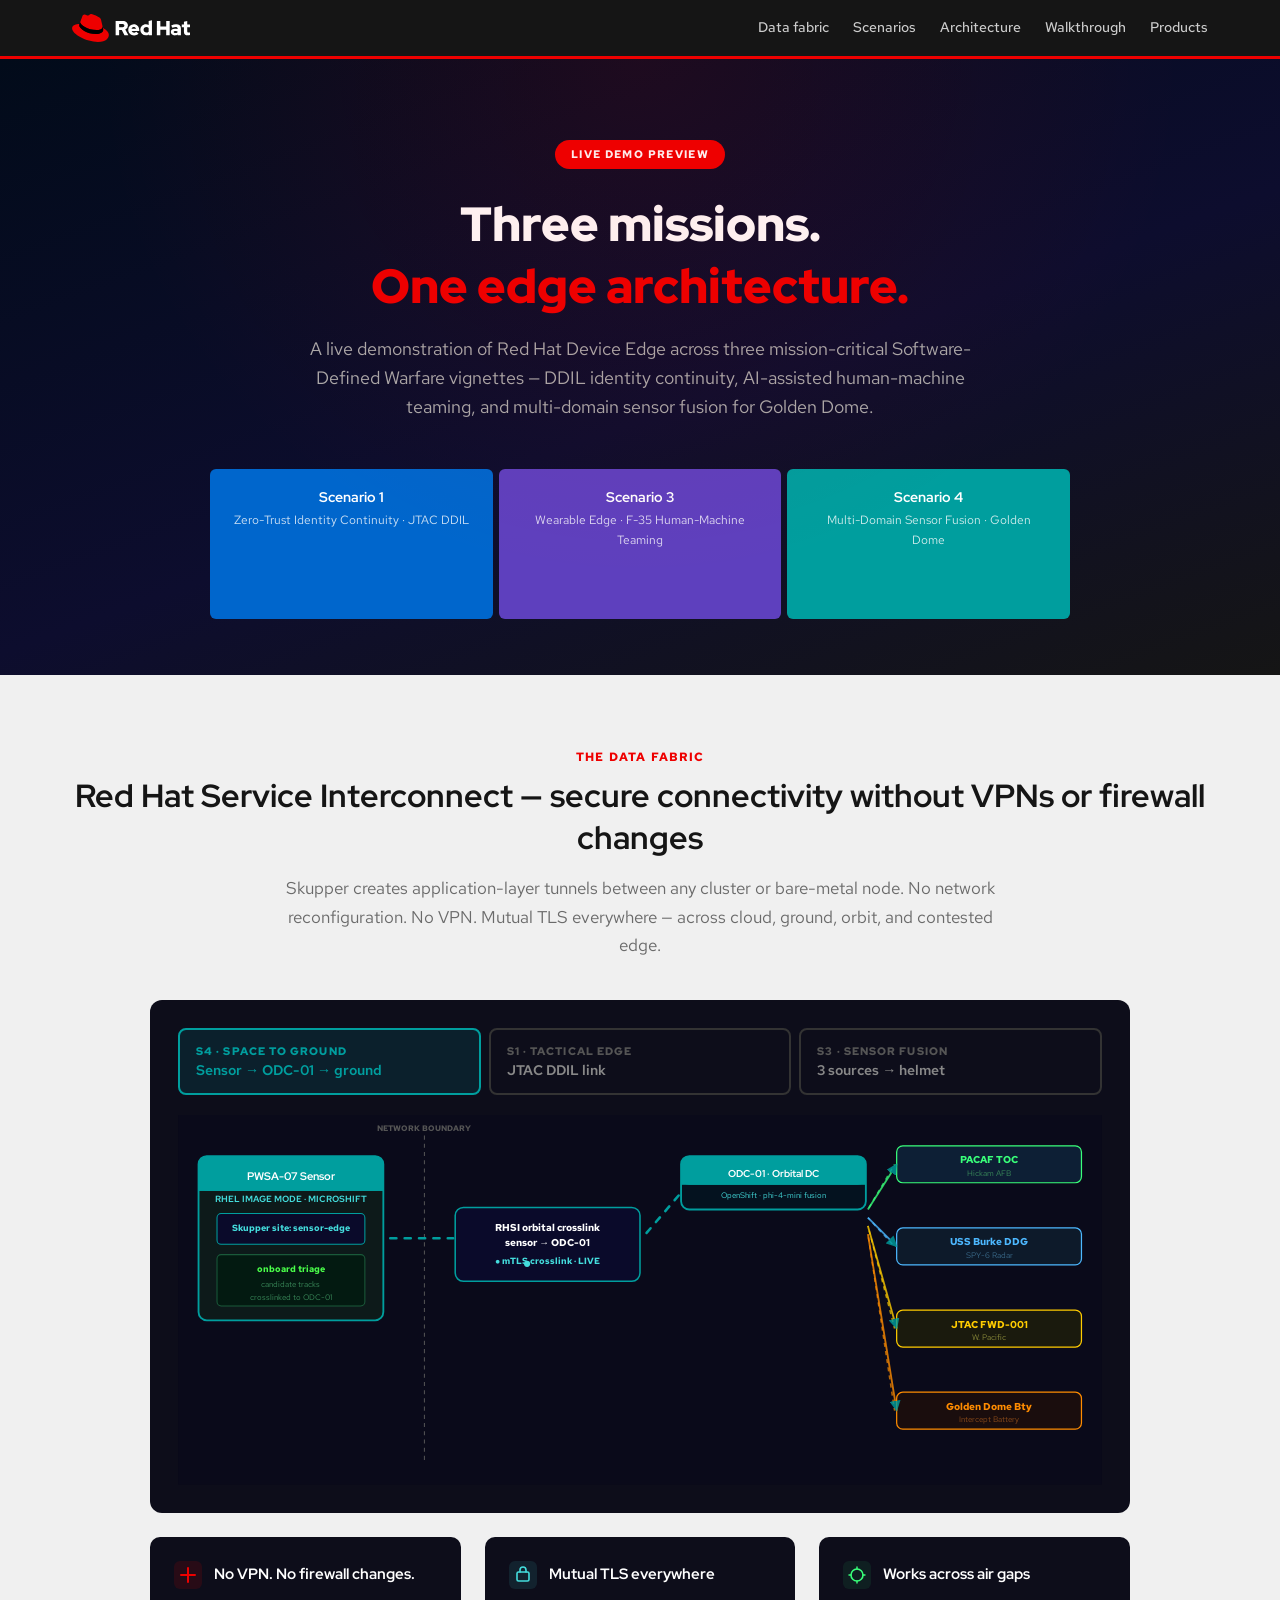
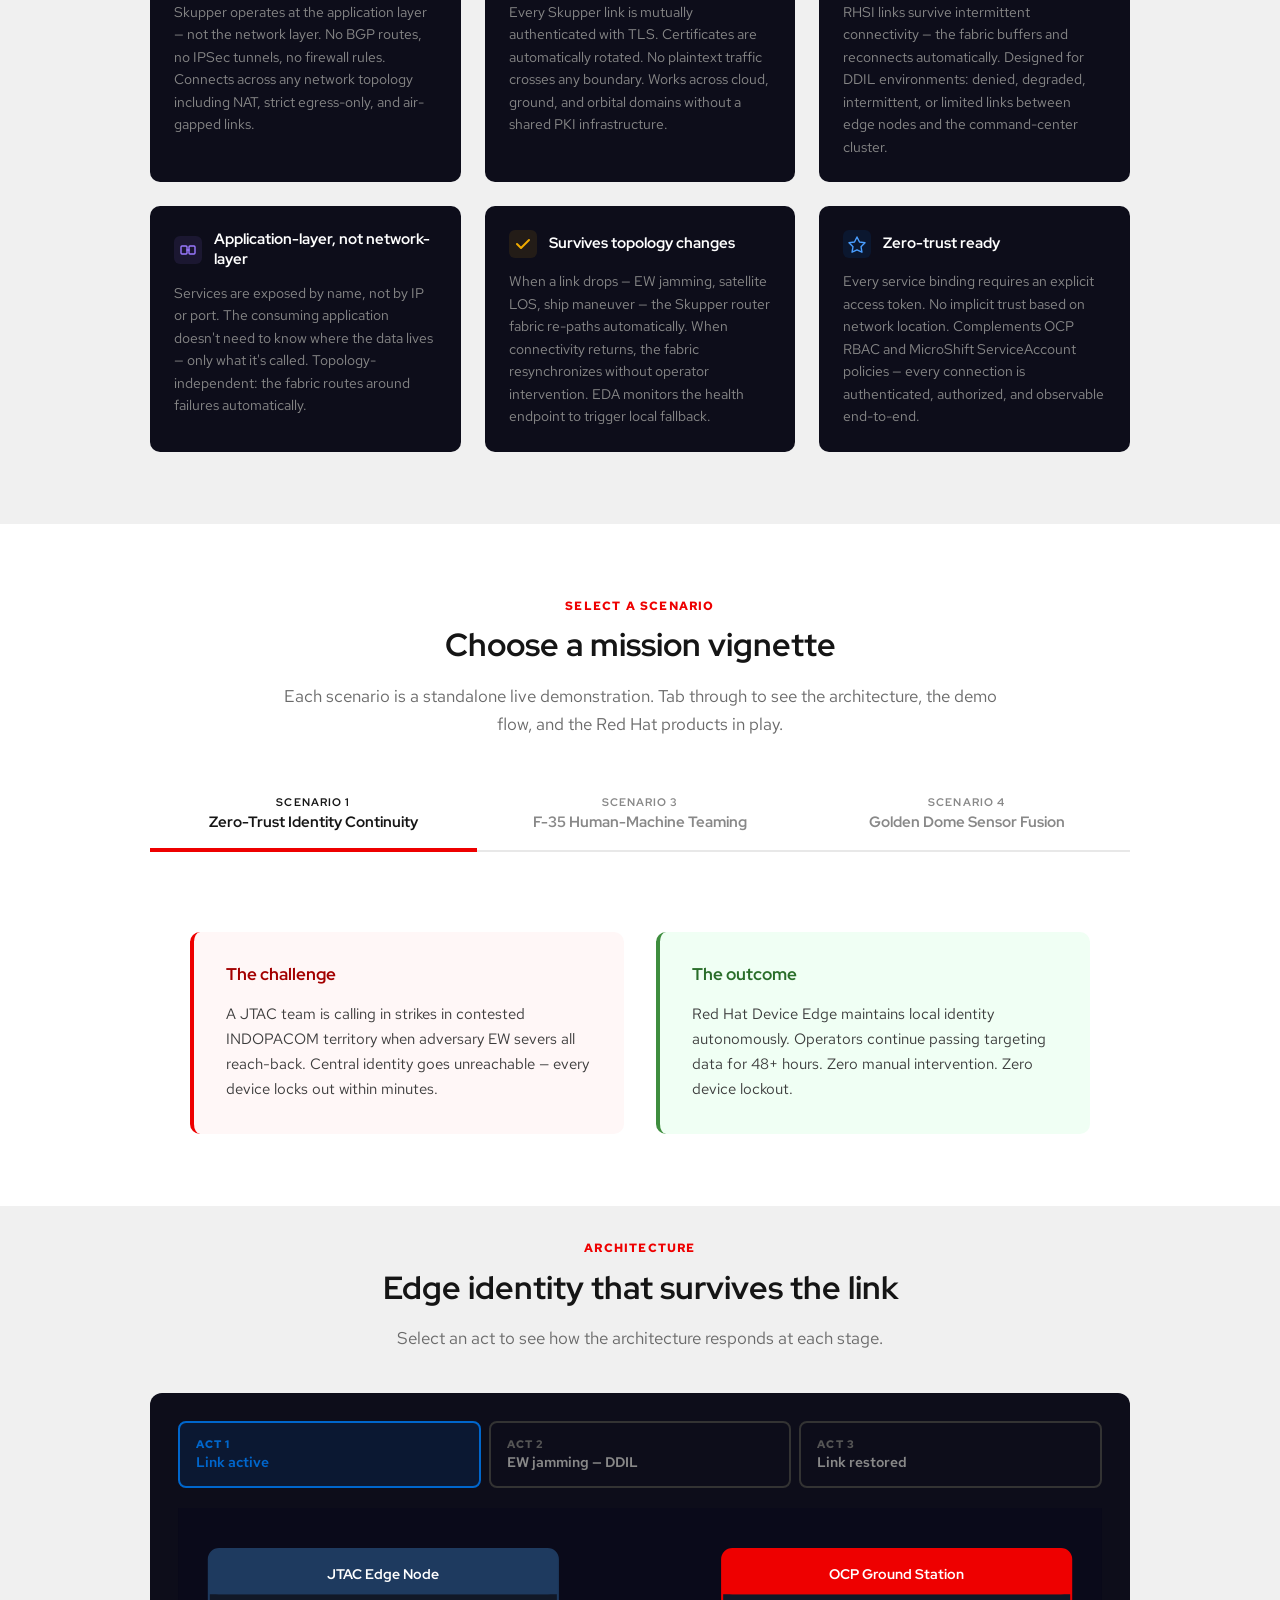
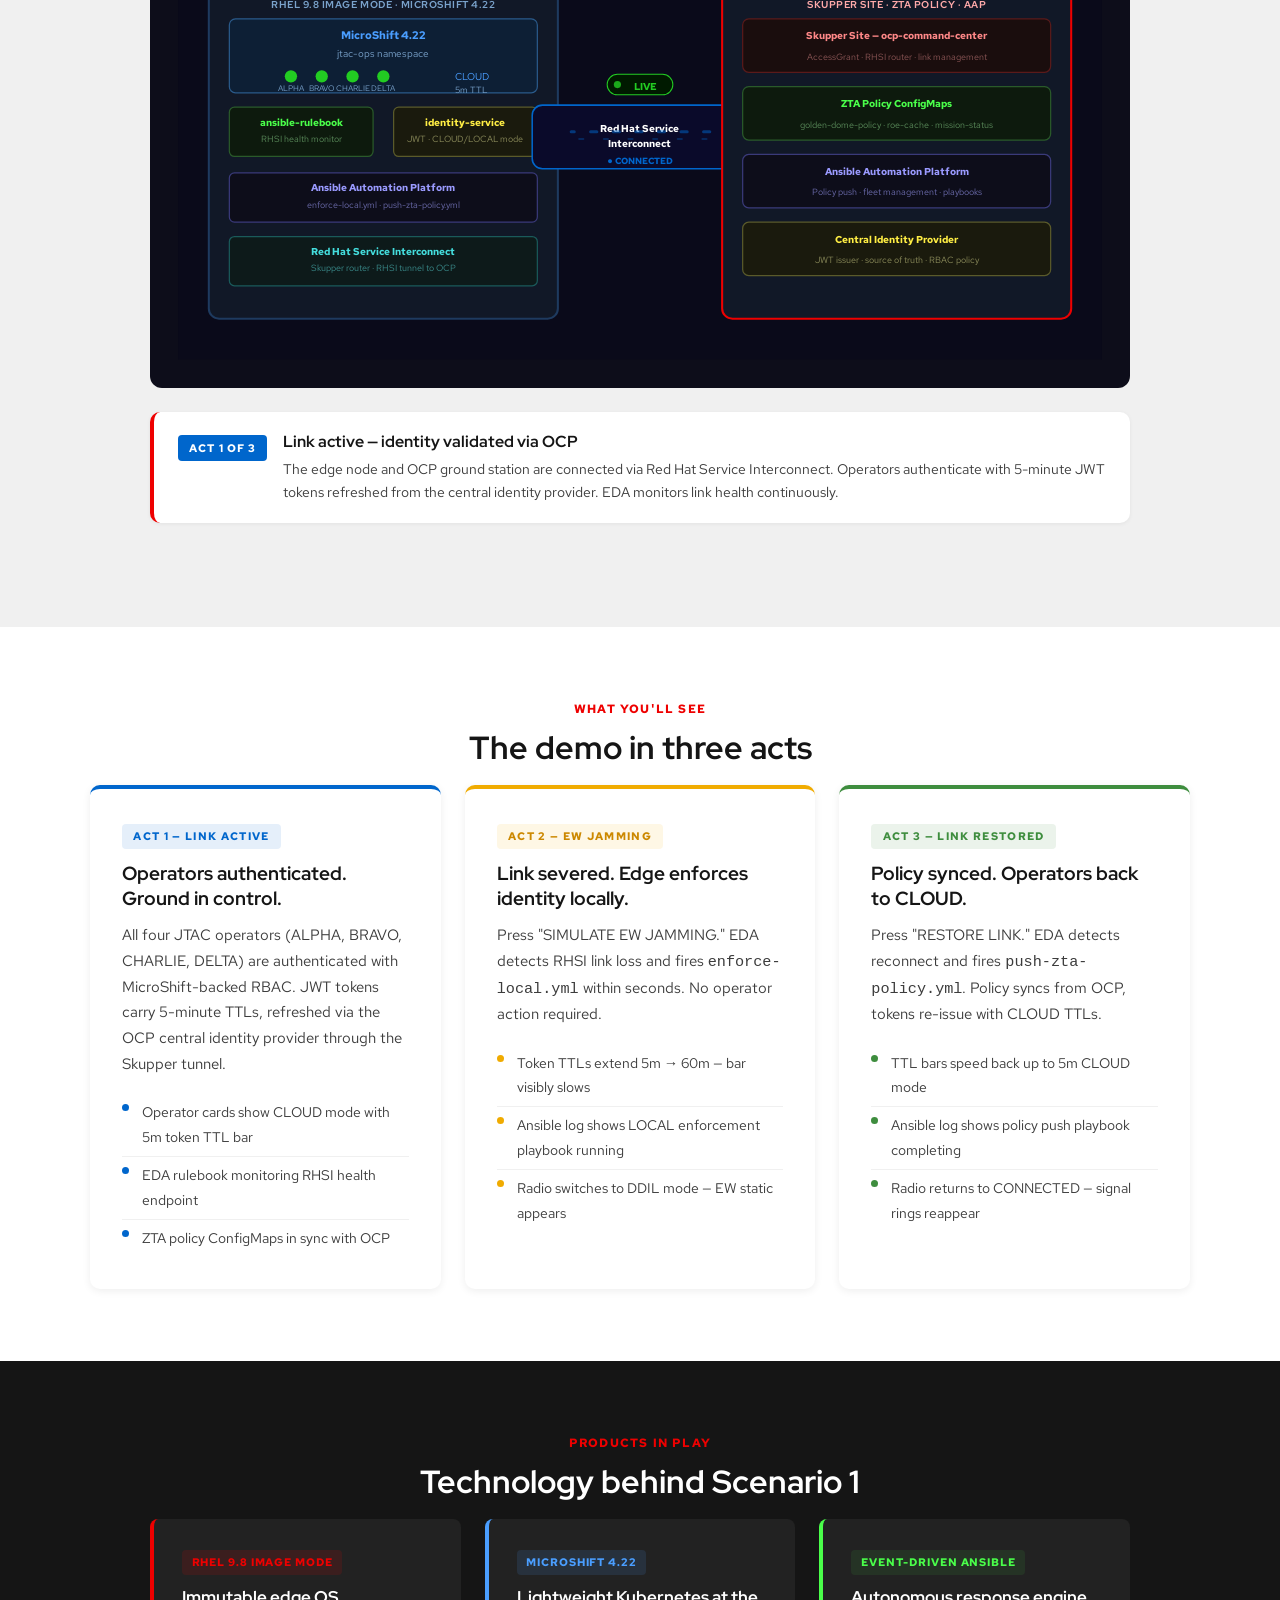
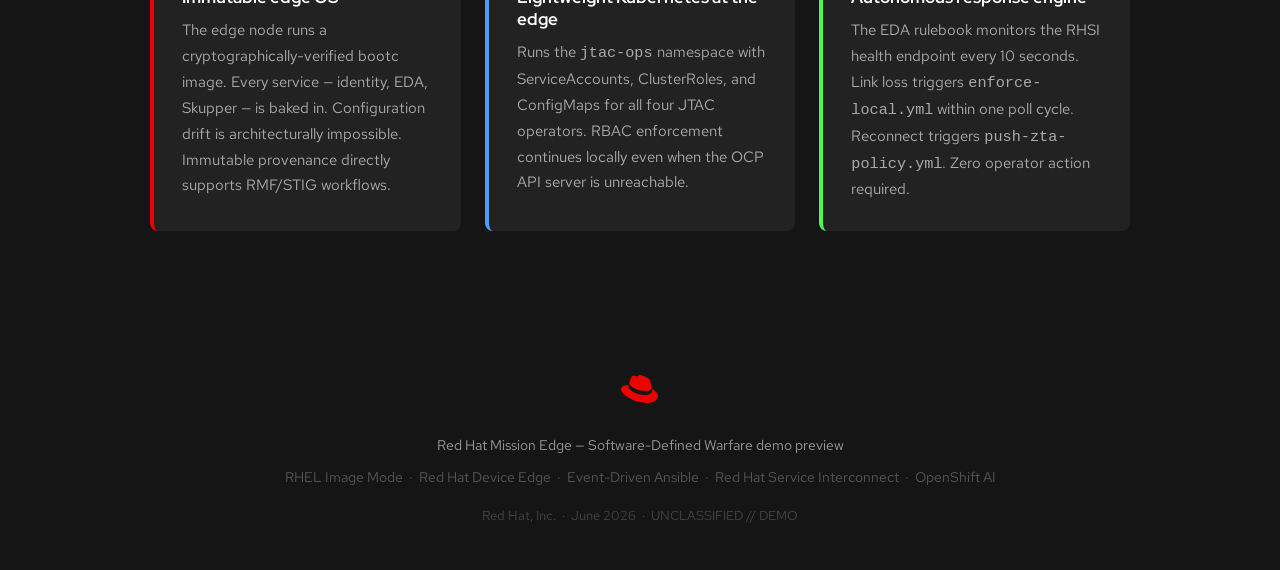
==== commit 77209699: "docs: update interactive demo preview page Co-Authored-By: Claude Opus 5 <noreply@anthropic.com>" ====
--- a/docs/index.html
+++ b/docs/index.html
@@ -166,7 +166,7 @@
       <div class="act-switcher" id="rhsi-switcher">
         <button class="act-btn active" data-rhsi="sg" onclick="switchRhsi('sg')" style="border-color:#009E9E;background:#009E9E22;color:#009E9E">
           <span class="btn-num">S4 · Space to Ground</span>
-          <span class="btn-title">Satellite → 4 nodes</span>
+          <span class="btn-title">Sensor → ODC-01 → ground</span>
         </button>
         <button class="act-btn" data-rhsi="te" onclick="switchRhsi('te')">
           <span class="btn-num">S1 · Tactical Edge</span>
@@ -192,18 +192,18 @@
         <!-- ══ OVERLAY: Space to Ground (sg) ══ -->
         <g id="rhsi-sg" class="act-overlay" style="opacity:1">
 
-          <!-- Left: Satellite edge node -->
+          <!-- Left: PWSA-07 sensor edge node -->
           <rect x="20" y="40" width="180" height="160" rx="8" fill="#0d1a1a" stroke="#009E9E" stroke-width="1.8"/>
           <rect x="20" y="40" width="180" height="34" rx="8" fill="#009E9E"/>
           <rect x="20" y="58" width="180" height="16" fill="#009E9E"/>
-          <text x="110" y="63" text-anchor="middle" fill="#fff" font-family="'Red Hat Display',sans-serif" font-weight="700" font-size="11">PWSA-07 Satellite</text>
-          <text x="110" y="85" text-anchor="middle" fill="#44dddd" font-size="9" font-weight="600">RHEL IMAGE MODE · phi-4-mini</text>
+          <text x="110" y="63" text-anchor="middle" fill="#fff" font-family="'Red Hat Display',sans-serif" font-weight="700" font-size="11">PWSA-07 Sensor</text>
+          <text x="110" y="85" text-anchor="middle" fill="#44dddd" font-size="9" font-weight="600">RHEL IMAGE MODE · MICROSHIFT</text>
           <rect x="38" y="96" width="144" height="30" rx="4" fill="#0a0a2a" stroke="#009E9E" stroke-width="1"/>
-          <text x="110" y="113" text-anchor="middle" fill="#44dddd" font-size="9" font-weight="700">Skupper site: satellite-edge</text>
+          <text x="110" y="113" text-anchor="middle" fill="#44dddd" font-size="9" font-weight="700">Skupper site: sensor-edge</text>
           <rect x="38" y="136" width="144" height="50" rx="4" fill="#031a11" stroke="#1a5a3a" stroke-width="1"/>
-          <text x="110" y="153" text-anchor="middle" fill="#4aff4a" font-size="9" font-weight="700">phi-4-mini (onboard)</text>
-          <text x="110" y="168" text-anchor="middle" fill="#3a8a5a" font-size="8">verified tracks only</text>
-          <text x="110" y="180" text-anchor="middle" fill="#3a8a5a" font-size="8">downlinked via RHSI</text>
+          <text x="110" y="153" text-anchor="middle" fill="#4aff4a" font-size="9" font-weight="700">onboard triage</text>
+          <text x="110" y="168" text-anchor="middle" fill="#3a8a5a" font-size="8">candidate tracks</text>
+          <text x="110" y="180" text-anchor="middle" fill="#3a8a5a" font-size="8">crosslinked to ODC-01</text>
 
           <!-- Network boundary barrier -->
           <line x1="240" y1="20" x2="240" y2="340" stroke="#555" stroke-width="1" stroke-dasharray="4,4"/>
@@ -211,9 +211,9 @@
 
           <!-- Center: RHSI tunnel (animated) -->
           <rect x="270" y="90" width="180" height="72" rx="8" fill="#0a0a2a" stroke="#009E9E" stroke-width="1.5"/>
-          <text x="360" y="113" text-anchor="middle" fill="#fff" font-size="9.5" font-weight="700">Red Hat Service</text>
-          <text x="360" y="128" text-anchor="middle" fill="#fff" font-size="9.5" font-weight="700">Interconnect</text>
-          <text x="360" y="145" text-anchor="middle" fill="#44dddd" font-size="8.5" font-weight="700">● mTLS tunnel · LIVE</text>
+          <text x="360" y="113" text-anchor="middle" fill="#fff" font-size="9.5" font-weight="700">RHSI orbital crosslink</text>
+          <text x="360" y="128" text-anchor="middle" fill="#fff" font-size="9.5" font-weight="700">sensor → ODC-01</text>
+          <text x="360" y="145" text-anchor="middle" fill="#44dddd" font-size="8.5" font-weight="700">● mTLS crosslink · LIVE</text>
           <circle cx="340" cy="145" r="3" fill="#44dddd"><animate attributeName="opacity" values="1;.2;1" dur="1.2s" repeatCount="indefinite"/></circle>
 
           <!-- Animated dashed tunnel line left side -->
@@ -221,12 +221,12 @@
             <animate attributeName="stroke-dashoffset" from="14" to="0" dur="0.9s" repeatCount="indefinite"/>
           </line>
 
-          <!-- Right: OCP Ground Station -->
-          <rect x="490" y="40" width="180" height="52" rx="8" fill="#0d1a0d" stroke="#EE0000" stroke-width="1.8"/>
-          <rect x="490" y="40" width="180" height="28" rx="8" fill="#EE0000"/>
-          <rect x="490" y="55" width="180" height="13" fill="#EE0000"/>
-          <text x="580" y="60" text-anchor="middle" fill="#fff" font-family="'Red Hat Display',sans-serif" font-weight="700" font-size="10">OCP Ground Station</text>
-          <text x="580" y="81" text-anchor="middle" fill="#4aff4a" font-size="8">Skupper site: ocp-command-center</text>
+          <!-- Right: ODC-01 Orbital Data Center -->
+          <rect x="490" y="40" width="180" height="52" rx="8" fill="#04121f" stroke="#009E9E" stroke-width="1.8"/>
+          <rect x="490" y="40" width="180" height="28" rx="8" fill="#009E9E"/>
+          <rect x="490" y="55" width="180" height="13" fill="#009E9E"/>
+          <text x="580" y="60" text-anchor="middle" fill="#fff" font-family="'Red Hat Display',sans-serif" font-weight="700" font-size="10">ODC-01 · Orbital DC</text>
+          <text x="580" y="81" text-anchor="middle" fill="#44dddd" font-size="8">OpenShift · phi-4-mini fusion</text>
 
           <!-- Animated dashed tunnel line right side -->
           <line x1="452" y1="120" x2="488" y2="78" stroke="#009E9E" stroke-width="2.5" stroke-dasharray="6,8" stroke-linecap="round">
@@ -254,7 +254,7 @@
           <text x="790" y="299" text-anchor="middle" fill="#8a4a1a" font-size="8">Intercept Battery</text>
           <line x1="672" y1="116" x2="698" y2="288" stroke="#ff8c00" stroke-width="1.5" stroke-dasharray="4,4" opacity=".7"><animate attributeName="stroke-dashoffset" from="8" to="0" dur="1.6s" repeatCount="indefinite"/></line>
 
-          <!-- OCP to four nodes animated lines -->
+          <!-- ODC-01 to four ground nodes (space-to-ground) animated lines -->
           <line x1="672" y1="92" x2="700" y2="48" stroke="#39ff7a" stroke-width="1.8" marker-end="url(#rhsi-arr-teal)" opacity=".8"/>
           <line x1="672" y1="100" x2="700" y2="128" stroke="#4db8ff" stroke-width="1.8" marker-end="url(#rhsi-arr-teal)" opacity=".8"/>
           <line x1="672" y1="108" x2="700" y2="208" stroke="#ffcc00" stroke-width="1.8" marker-end="url(#rhsi-arr-teal)" opacity=".8"/>
@@ -993,7 +993,7 @@
         </div>
         <div style="background:#f0fff4;border-radius:10px;padding:2rem;border-left:4px solid var(--rh-green)">
           <h3 style="color:#2a6e2a;font-size:1.05rem;margin-bottom:1rem">The outcome</h3>
-          <p style="font-size:.95rem;color:var(--rh-dark-gray);line-height:1.65">phi-4-mini on RHEL Image Mode processes onboard. Only verified tracks downlink via RHSI. PACAF TOC, USS Burke DDG, JTAC FWD, and Golden Dome Battery all receive the track in 7.8 seconds.</p>
+          <p style="font-size:.95rem;color:var(--rh-dark-gray);line-height:1.65">PWSA-07 senses and triages onboard (RHEL Image Mode / MicroShift), then crosslinks candidate tracks over RHSI to ODC-01 — a full OpenShift cluster in orbit. ODC-01 runs phi-4-mini fusion and disseminates verified tracks over RHSI space-to-ground. PACAF TOC, USS Burke DDG, JTAC FWD, and Golden Dome Battery all receive the track in 7.8 seconds.</p>
         </div>
       </div>
     </div>
@@ -1002,8 +1002,8 @@
   <section class="section alt" style="padding-top:2rem">
     <div class="container">
       <span class="section-label">Architecture</span>
-      <h2>Orbital edge. Space-to-ground data fabric.</h2>
-      <p class="section-intro">Select an act to trace the track from detection to joint-force notification.</p>
+      <h2>Tiered orbital edge. Sensor to data center to ground.</h2>
+      <p class="section-intro">Select an act to trace the track from onboard detection, across the orbital crosslink to ODC-01, to joint-force notification.</p>
 
       <div class="arch-card">
         <div class="act-switcher">
@@ -1011,10 +1011,10 @@
             <span class="btn-num">Act 1</span><span class="btn-title">Orbital pass</span>
           </button>
           <button class="act-btn" data-act="2" onclick="switchAct('s4',2)">
-            <span class="btn-num">Act 2</span><span class="btn-title">Detection + inference</span>
+            <span class="btn-num">Act 2</span><span class="btn-title">Detect + crosslink to ODC-01</span>
           </button>
           <button class="act-btn" data-act="3" onclick="switchAct('s4',3)">
-            <span class="btn-num">Act 3</span><span class="btn-title">Track dissemination</span>
+            <span class="btn-num">Act 3</span><span class="btn-title">ODC-01 fusion + dissemination</span>
           </button>
         </div>
 
@@ -1064,11 +1064,80 @@
             <line x1="600" y1="300" x2="625" y2="342" stroke="#ff4444" stroke-width="1.5" stroke-dasharray="4,3" opacity=".7"><animate attributeName="opacity" values=".7;.3;.7" dur=".9s" repeatCount="indefinite"/></line>
           </g>
 
-          <!-- RHSI downlinks -->
-          <line id="s4-rhsi-pacaf" x1="450" y1="68" x2="240" y2="340" stroke="#39ff7a" stroke-width="1.8" stroke-dasharray="5,4" opacity="0" marker-end="url(#s4-arr-teal)"/>
-          <line id="s4-rhsi-burke" x1="450" y1="68" x2="335" y2="360" stroke="#4db8ff" stroke-width="1.8" stroke-dasharray="5,4" opacity="0" marker-end="url(#s4-arr-teal)"/>
-          <line id="s4-rhsi-jtac" x1="450" y1="68" x2="530" y2="375" stroke="#ffcc00" stroke-width="1.8" stroke-dasharray="5,4" opacity="0" marker-end="url(#s4-arr-teal)"/>
-          <line id="s4-rhsi-dome" x1="450" y1="68" x2="155" y2="322" stroke="#ff8c00" stroke-width="1.8" stroke-dasharray="5,4" opacity="0" marker-end="url(#s4-arr-teal)"/>
+          <!-- RHSI space-to-ground downlinks (fan out from ODC-01) -->
+          <line id="s4-rhsi-pacaf" x1="432" y1="244" x2="240" y2="340" stroke="#39ff7a" stroke-width="1.8" stroke-dasharray="5,4" opacity="0" marker-end="url(#s4-arr-teal)"/>
+          <line id="s4-rhsi-burke" x1="446" y1="244" x2="335" y2="360" stroke="#4db8ff" stroke-width="1.8" stroke-dasharray="5,4" opacity="0" marker-end="url(#s4-arr-teal)"/>
+          <line id="s4-rhsi-jtac" x1="468" y1="244" x2="530" y2="375" stroke="#ffcc00" stroke-width="1.8" stroke-dasharray="5,4" opacity="0" marker-end="url(#s4-arr-teal)"/>
+          <line id="s4-rhsi-dome" x1="414" y1="244" x2="155" y2="322" stroke="#ff8c00" stroke-width="1.8" stroke-dasharray="5,4" opacity="0" marker-end="url(#s4-arr-teal)"/>
+
+          <!-- Space-to-ground data packets — travel from ODC-01 to each ground node -->
+          <!-- Two staggered packets per link give a continuous stream; hidden until the link is active -->
+          <g id="s4-pkt-pacaf" style="display:none">
+            <circle r="3.4" fill="#39ff7a" filter="url(#s4-glow)">
+              <animate attributeName="cx" from="432" to="240" dur="1.1s" repeatCount="indefinite"/>
+              <animate attributeName="cy" from="244" to="340" dur="1.1s" repeatCount="indefinite"/>
+            </circle>
+            <circle r="2.4" fill="#39ff7a" opacity=".7" filter="url(#s4-glow)">
+              <animate attributeName="cx" from="432" to="240" dur="1.1s" begin=".55s" repeatCount="indefinite"/>
+              <animate attributeName="cy" from="244" to="340" dur="1.1s" begin=".55s" repeatCount="indefinite"/>
+            </circle>
+          </g>
+          <g id="s4-pkt-burke" style="display:none">
+            <circle r="3.4" fill="#4db8ff" filter="url(#s4-glow)">
+              <animate attributeName="cx" from="446" to="335" dur="1.15s" repeatCount="indefinite"/>
+              <animate attributeName="cy" from="244" to="360" dur="1.15s" repeatCount="indefinite"/>
+            </circle>
+            <circle r="2.4" fill="#4db8ff" opacity=".7" filter="url(#s4-glow)">
+              <animate attributeName="cx" from="446" to="335" dur="1.15s" begin=".57s" repeatCount="indefinite"/>
+              <animate attributeName="cy" from="244" to="360" dur="1.15s" begin=".57s" repeatCount="indefinite"/>
+            </circle>
+          </g>
+          <g id="s4-pkt-jtac" style="display:none">
+            <circle r="3.4" fill="#ffcc00" filter="url(#s4-glow)">
+              <animate attributeName="cx" from="468" to="530" dur="1.2s" repeatCount="indefinite"/>
+              <animate attributeName="cy" from="244" to="375" dur="1.2s" repeatCount="indefinite"/>
+            </circle>
+            <circle r="2.4" fill="#ffcc00" opacity=".7" filter="url(#s4-glow)">
+              <animate attributeName="cx" from="468" to="530" dur="1.2s" begin=".6s" repeatCount="indefinite"/>
+              <animate attributeName="cy" from="244" to="375" dur="1.2s" begin=".6s" repeatCount="indefinite"/>
+            </circle>
+          </g>
+          <g id="s4-pkt-dome" style="display:none">
+            <circle r="3.4" fill="#ff8c00" filter="url(#s4-glow)">
+              <animate attributeName="cx" from="414" to="155" dur="1.05s" repeatCount="indefinite"/>
+              <animate attributeName="cy" from="244" to="322" dur="1.05s" repeatCount="indefinite"/>
+            </circle>
+            <circle r="2.4" fill="#ff8c00" opacity=".7" filter="url(#s4-glow)">
+              <animate attributeName="cx" from="414" to="155" dur="1.05s" begin=".52s" repeatCount="indefinite"/>
+              <animate attributeName="cy" from="244" to="322" dur="1.05s" begin=".52s" repeatCount="indefinite"/>
+            </circle>
+          </g>
+
+          <!-- Arrival ripples — expand at each ground node as data lands -->
+          <g id="s4-rcv-pacaf" style="display:none">
+            <circle cx="240" cy="342" r="8" fill="none" stroke="#39ff7a" stroke-width="1.5">
+              <animate attributeName="r" values="7;20" dur="1.4s" repeatCount="indefinite"/>
+              <animate attributeName="opacity" values=".85;0" dur="1.4s" repeatCount="indefinite"/>
+            </circle>
+          </g>
+          <g id="s4-rcv-burke" style="display:none">
+            <circle cx="335" cy="362" r="8" fill="none" stroke="#4db8ff" stroke-width="1.5">
+              <animate attributeName="r" values="7;20" dur="1.4s" repeatCount="indefinite"/>
+              <animate attributeName="opacity" values=".85;0" dur="1.4s" repeatCount="indefinite"/>
+            </circle>
+          </g>
+          <g id="s4-rcv-jtac" style="display:none">
+            <circle cx="530" cy="377" r="8" fill="none" stroke="#ffcc00" stroke-width="1.5">
+              <animate attributeName="r" values="7;20" dur="1.4s" repeatCount="indefinite"/>
+              <animate attributeName="opacity" values=".85;0" dur="1.4s" repeatCount="indefinite"/>
+            </circle>
+          </g>
+          <g id="s4-rcv-dome" style="display:none">
+            <circle cx="155" cy="324" r="8" fill="none" stroke="#ff8c00" stroke-width="1.5">
+              <animate attributeName="r" values="7;20" dur="1.4s" repeatCount="indefinite"/>
+              <animate attributeName="opacity" values=".85;0" dur="1.4s" repeatCount="indefinite"/>
+            </circle>
+          </g>
 
           <!-- Ground nodes -->
           <!-- PACAF TOC -->
@@ -1114,11 +1183,31 @@
             <circle id="s4-sensor" cx="0" cy="8" r="4" fill="#ff4444" opacity="0" style="transition:opacity .5s"/>
           </g>
 
-          <!-- AI inference badge (act 2+) -->
+          <!-- PWSA-07 sensor triage badge (act 2+) -->
           <g id="s4-ai-badge" style="display:none">
             <rect x="310" y="90" width="280" height="44" rx="6" fill="#0a0a1a" stroke="#009E9E" stroke-width="1.5"/>
-            <text x="450" y="108" text-anchor="middle" fill="#44dddd" font-size="10" font-weight="700">phi-4-mini (RHEL Image Mode) · onboard</text>
-            <text x="450" y="126" text-anchor="middle" fill="#009E9E" font-size="9" id="s4-ai-text">classifying threat...</text>
+            <text x="450" y="108" text-anchor="middle" fill="#44dddd" font-size="9" font-weight="700">PWSA-07 sensor · RHEL Image Mode / MicroShift</text>
+            <text x="450" y="126" text-anchor="middle" fill="#009E9E" font-size="8.5" id="s4-ai-text">onboard triage → candidate track</text>
+          </g>
+
+          <!-- Orbital crosslink: PWSA-07 sensor → ODC-01 (act 2+) -->
+          <g id="s4-crosslink" style="display:none">
+            <line id="s4-crosslink-line" x1="594" y1="108" x2="556" y2="160" stroke="#39ff7a" stroke-width="2" stroke-dasharray="6,5" opacity=".85" marker-end="url(#s4-arr-teal)">
+              <animate attributeName="stroke-dashoffset" from="11" to="0" dur=".7s" repeatCount="indefinite"/>
+            </line>
+            <text x="600" y="150" text-anchor="start" fill="#39ff7a" font-size="8" font-weight="700">ORBITAL CROSSLINK · RHSI</text>
+            <text x="600" y="161" text-anchor="start" fill="#2a9a5a" font-size="7">candidate tracks</text>
+          </g>
+
+          <!-- ODC-01 — Orbital Data Center (full OpenShift, always on-orbit) -->
+          <g id="s4-odc">
+            <rect x="350" y="165" width="200" height="80" rx="8" fill="#04121f" stroke="#009E9E" stroke-width="1.8"/>
+            <rect x="350" y="165" width="200" height="26" rx="8" fill="#009E9E"/>
+            <rect x="350" y="178" width="200" height="13" fill="#009E9E"/>
+            <text x="450" y="183" text-anchor="middle" fill="#fff" font-family="'Red Hat Display',sans-serif" font-weight="700" font-size="10">ORBITAL DATA CENTER · ODC-01</text>
+            <text x="450" y="207" text-anchor="middle" fill="#44dddd" font-size="9" font-weight="700">OpenShift · phi-4-mini fusion</text>
+            <text x="450" y="223" text-anchor="middle" fill="#39ff7a" font-size="8.5" font-weight="600">verified tracks only</text>
+            <text x="450" y="236" text-anchor="middle" fill="#2a9a6a" font-size="8">ACM-managed · RHSI hub</text>
           </g>
 
           <!-- Complete badge -->
@@ -1129,8 +1218,8 @@
       <div class="act-status-panel" id="s4-status-panel">
         <span class="act-status-badge" id="s4-status-badge" style="background:#009E9E">Act 1 of 3</span>
         <div class="act-status-body">
-          <h4 id="s4-status-title">Orbital pass — PWSA-07 approaching AOI</h4>
-          <p id="s4-status-body">PWSA-07 is in LEO orbit, approaching the area of interest. phi-4-mini is loaded on RHEL Image Mode. Ground nodes (PACAF TOC, USS Burke, JTAC FWD, Golden Dome Battery) are standing by. The 5-second auto-trigger initiates the satellite pass on the live dashboard.</p>
+          <h4 id="s4-status-title">Orbital pass — PWSA-07 sensor approaching AOI</h4>
+          <p id="s4-status-body">PWSA-07 is in LEO orbit, approaching the area of interest. The sensor runs onboard triage on RHEL Image Mode / MicroShift; heavy phi-4-mini fusion runs on ODC-01, a full OpenShift cluster on orbit. Ground nodes (PACAF TOC, USS Burke, JTAC FWD, Golden Dome Battery) are standing by. The 5-second auto-trigger initiates the satellite pass on the live dashboard.</p>
         </div>
       </div>
     </div>
@@ -1143,26 +1232,26 @@
       <div class="grid-3" style="max-width:1100px;margin:0 auto">
         <div class="act" style="border-top:4px solid #009E9E">
           <span class="act-label" style="background:rgba(0,158,158,.1);color:#007070">Act 1 — Orbital pass</span>
-          <h3>Satellite approaching. Nodes standby.</h3>
-          <p>The globe view shows PWSA-07 moving along its orbital track. A 5-second countdown triggers the satellite pass automatically — no button press needed.</p>
+          <h3>Sensor approaching. ODC-01 and nodes standby.</h3>
+          <p>The globe view shows the PWSA-07 sensor moving along its orbital track, with ODC-01 — the orbital data center — already on-orbit as the compute and RHSI hub. A 5-second countdown triggers the satellite pass automatically — no button press needed.</p>
           <ul>
-            <li style="padding-left:1.25rem;position:relative;border-bottom:1px solid #f0f0f0;padding-top:.4rem;padding-bottom:.4rem"><span style="position:absolute;left:0;top:.65rem;width:7px;height:7px;border-radius:50%;background:#009E9E;display:block"></span>Satellite icon moves along dotted orbital arc</li>
+            <li style="padding-left:1.25rem;position:relative;border-bottom:1px solid #f0f0f0;padding-top:.4rem;padding-bottom:.4rem"><span style="position:absolute;left:0;top:.65rem;width:7px;height:7px;border-radius:50%;background:#009E9E;display:block"></span>Sensor icon moves along dotted orbital arc; ODC-01 shown on-orbit</li>
             <li style="padding-left:1.25rem;position:relative;padding-top:.4rem;padding-bottom:.4rem"><span style="position:absolute;left:0;top:.65rem;width:7px;height:7px;border-radius:50%;background:#009E9E;display:block"></span>Four ground nodes dim — awaiting track</li>
           </ul>
         </div>
         <div class="act" style="border-top:4px solid #ff4444">
-          <span class="act-label" style="background:rgba(255,68,68,.1);color:#cc2222">Act 2 — Detection + inference</span>
-          <h3>HGV salvo detected. AI classifies onboard.</h3>
-          <p>As the satellite passes over the AOI, the sensor glows. AOI burst appears. phi-4-mini processes locally — no downlink needed for inference.</p>
+          <span class="act-label" style="background:rgba(255,68,68,.1);color:#cc2222">Act 2 — Detect + crosslink</span>
+          <h3>HGV salvo detected. Sensor triages, crosslinks to ODC-01.</h3>
+          <p>As the sensor passes over the AOI, it glows and an AOI burst appears. PWSA-07 runs lightweight onboard triage and crosslinks a candidate track over RHSI to ODC-01 — raw sensor data never downlinks.</p>
           <ul>
             <li style="padding-left:1.25rem;position:relative;border-bottom:1px solid #f0f0f0;padding-top:.4rem;padding-bottom:.4rem"><span style="position:absolute;left:0;top:.65rem;width:7px;height:7px;border-radius:50%;background:#ff4444;display:block"></span>AOI ring pulses, HGV tracks radiate outward</li>
-            <li style="padding-left:1.25rem;position:relative;padding-top:.4rem;padding-bottom:.4rem"><span style="position:absolute;left:0;top:.65rem;width:7px;height:7px;border-radius:50%;background:#ff4444;display:block"></span>RHSI space-to-ground link establishes</li>
+            <li style="padding-left:1.25rem;position:relative;padding-top:.4rem;padding-bottom:.4rem"><span style="position:absolute;left:0;top:.65rem;width:7px;height:7px;border-radius:50%;background:#ff4444;display:block"></span>Orbital crosslink to ODC-01 establishes; phi-4-mini fusion runs on-orbit</li>
           </ul>
         </div>
         <div class="act" style="border-top:4px solid #39ff7a">
           <span class="act-label" style="background:rgba(57,255,122,.1);color:#1a8a3a">Act 3 — Track dissemination</span>
           <h3>Verified track to every shooter. 7.8 seconds.</h3>
-          <p>Colored RHSI data links beam from the satellite to each node. They light up in sequence — PACAF, Burke, JTAC, Golden Dome. Timer shows 7.8s total.</p>
+          <p>ODC-01 completes phi-4-mini fusion and disseminates verified tracks. Colored RHSI space-to-ground links beam from ODC-01 to each node, lighting up in sequence — PACAF, Burke, JTAC, Golden Dome. Timer shows 7.8s total.</p>
           <ul>
             <li style="padding-left:1.25rem;position:relative;border-bottom:1px solid #f0f0f0;padding-top:.4rem;padding-bottom:.4rem"><span style="position:absolute;left:0;top:.65rem;width:7px;height:7px;border-radius:50%;background:#39ff7a;display:block"></span>ACM fleet shows all 4 nodes going Ready</li>
             <li style="padding-left:1.25rem;position:relative;padding-top:.4rem;padding-bottom:.4rem"><span style="position:absolute;left:0;top:.65rem;width:7px;height:7px;border-radius:50%;background:#39ff7a;display:block"></span>"ALL NODES — JOINT FORCE NOTIFIED IN 7.8s"</li>
@@ -1176,21 +1265,26 @@
     <div class="container">
       <span class="section-label">Products in play</span>
       <h2>Technology behind Scenario 4</h2>
-      <div class="grid-3" style="max-width:980px;margin:0 auto">
+      <div class="grid-4" style="max-width:1100px;margin:0 auto">
         <div class="card-dark" style="border-left:4px solid #009E9E">
-          <span class="product-tag" style="color:#44dddd;background:rgba(0,158,158,.12)">RHEL Image Mode (orbital)</span>
-          <h4>The satellite's immutable OS</h4>
-          <p>phi-4-mini is baked into the bootc image running on PWSA-07. Inference happens on-orbit before downlink. Only verified tracks leave the satellite — conserving precious bandwidth and eliminating cloud dependency.</p>
+          <span class="product-tag" style="color:#44dddd;background:rgba(0,158,158,.12)">RHEL Image Mode + MicroShift</span>
+          <h4>The sensor's immutable OS</h4>
+          <p>PWSA-07 is a constrained sensor node. RHEL Image Mode runs a cryptographically-verified bootc image; MicroShift handles OPIR sensing and lightweight onboard triage. It emits candidate tracks only — raw sensor data never leaves the bird.</p>
+        </div>
+        <div class="card-dark" style="border-left:4px solid #EE0000">
+          <span class="product-tag">OpenShift (orbital)</span>
+          <h4>ODC-01 — compute at the space edge</h4>
+          <p>ODC-01 is a full OpenShift cluster on-orbit. It runs the heavy phi-4-mini fusion that turns candidate tracks into verified tracks — the same Red Hat platform from sensor to orbital data center to ground. Verified tracks only leave ODC-01.</p>
         </div>
         <div class="card-dark" style="border-left:4px solid #44dddd">
           <span class="product-tag" style="color:#44dddd;background:rgba(68,221,221,.08)">Red Hat Service Interconnect</span>
-          <h4>Space-to-ground data fabric</h4>
-          <p>Skupper connectors bridge the satellite to four named ground nodes. Each receiver gets the verified track independently over an authenticated RHSI tunnel. The fabric survives partial node failures.</p>
+          <h4>One fabric, orbit to ground</h4>
+          <p>The same RHSI data fabric now spans an orbital crosslink (sensor → ODC-01) plus space-to-ground links (ODC-01 → four named nodes). Every hop is an authenticated mTLS tunnel. The fabric survives partial node failures.</p>
         </div>
         <div class="card-dark" style="border-left:4px solid #9a7aff">
           <span class="product-tag" style="color:#9a7aff;background:rgba(154,122,255,.08)">Red Hat ACM</span>
           <h4>Multi-cluster fleet management</h4>
-          <p>Red Hat Advanced Cluster Management manages the full fleet: the satellite edge cluster plus all ground node clusters. Policy, observability, and zero-trust controls applied uniformly across space-to-ground domain.</p>
+          <p>Red Hat Advanced Cluster Management manages the full fleet: the PWSA-07 sensor cluster, the ODC-01 orbital data center, and every ground node cluster. Policy, observability, and zero-trust controls applied uniformly across the space-to-ground domain.</p>
         </div>
       </div>
     </div>
@@ -1351,24 +1445,24 @@
       nodeColors:{pacaf:'#444',burke:'#444',jtac:'#444',dome:'#444'},
       rhsiOpacity:{pacaf:'0',burke:'0',jtac:'0',dome:'0'},
       completeOpacity:'0',
-      badgeText:'Act 1 of 3', statusTitle:'Orbital pass — PWSA-07 approaching AOI',
-      statusBody:'PWSA-07 is in LEO orbit approaching the area of interest. phi-4-mini is loaded on RHEL Image Mode onboard. Ground nodes are standby. The live dashboard auto-triggers the satellite pass within 5 seconds of loading.',
+      badgeText:'Act 1 of 3', statusTitle:'Orbital pass — PWSA-07 sensor approaching AOI',
+      statusBody:'PWSA-07 is in LEO orbit approaching the area of interest. The sensor runs onboard triage on RHEL Image Mode / MicroShift; heavy phi-4-mini fusion runs on ODC-01, a full OpenShift cluster on-orbit. Ground nodes are standby. The live dashboard auto-triggers the satellite pass within 5 seconds of loading.',
     },
     2: {
       btnColor:'#cc2222', aoiVisible:true, aiVisible:true,
       nodeColors:{pacaf:'#444',burke:'#444',jtac:'#444',dome:'#444'},
       rhsiOpacity:{pacaf:'0',burke:'0',jtac:'0',dome:'0'},
       completeOpacity:'0',
-      badgeText:'Act 2 of 3', statusTitle:'HGV salvo detected — phi-4-mini classifying onboard',
-      statusBody:'As PWSA-07 passes over the AOI, the sensor detects a hypersonic glide vehicle salvo. phi-4-mini processes entirely onboard — no raw data downlink needed. The RHSI space-to-ground Skupper link is establishing.',
+      badgeText:'Act 2 of 3', statusTitle:'HGV salvo detected — sensor triages, crosslinks to ODC-01',
+      statusBody:'As PWSA-07 passes over the AOI, the sensor detects a hypersonic glide vehicle salvo and runs lightweight onboard triage. It crosslinks a candidate track over RHSI to ODC-01 — raw sensor data never downlinks. ODC-01 begins phi-4-mini fusion on-orbit.',
     },
     3: {
       btnColor:'#1a8a3a', aoiVisible:true, aiVisible:true,
       nodeColors:{pacaf:'#39ff7a',burke:'#4db8ff',jtac:'#ffcc00',dome:'#ff8c00'},
       rhsiOpacity:{pacaf:'1',burke:'1',jtac:'1',dome:'1'},
       completeOpacity:'1',
-      badgeText:'Act 3 of 3', statusTitle:'Track disseminated — all shooters notified in 7.8s',
-      statusBody:'Verified tracks beam from the satellite to all four named nodes via RHSI. PACAF TOC, USS Burke DDG (SPY-6), JTAC FWD-001, and Golden Dome Battery all receive the track. Joint force notified in 7.8 seconds.',
+      badgeText:'Act 3 of 3', statusTitle:'ODC-01 disseminates — all shooters notified in 7.8s',
+      statusBody:'ODC-01 completes phi-4-mini fusion and disseminates verified tracks over RHSI space-to-ground to all four named nodes. PACAF TOC, USS Burke DDG (SPY-6), JTAC FWD-001, and Golden Dome Battery all receive the track. Joint force notified in 7.8 seconds.',
     },
   },
 };
@@ -1460,6 +1554,8 @@
   if (aoi) aoi.style.display = cfg.aoiVisible ? '' : 'none';
   const ai  = document.getElementById('s4-ai-badge');
   if (ai)  ai.style.display  = cfg.aiVisible  ? '' : 'none';
+  const cross = document.getElementById('s4-crosslink');
+  if (cross) cross.style.display = cfg.aiVisible ? '' : 'none';
   const sensor = document.getElementById('s4-sensor');
   if (sensor) sensor.style.opacity = cfg.aoiVisible ? '.9' : '0';
 
@@ -1475,15 +1571,18 @@
     set('s4-sub-' + n,  'fill',   active ? nodeMap[n] : '#444');
   });
 
-  // RHSI links
+  // RHSI links — plus traveling data packets and arrival ripples per link
   Object.keys(cfg.rhsiOpacity).forEach(n => {
+    const active = cfg.rhsiOpacity[n] !== '0';
     const el = document.getElementById('s4-rhsi-' + n);
     if (el) {
       el.setAttribute('opacity', cfg.rhsiOpacity[n]);
-      if (cfg.rhsiOpacity[n] !== '0') {
-        el.setAttribute('stroke-dasharray', '5,4');
-      }
+      if (active) el.setAttribute('stroke-dasharray', '5,4');
     }
+    const pkt = document.getElementById('s4-pkt-' + n);
+    if (pkt) pkt.style.display = active ? '' : 'none';
+    const rcv = document.getElementById('s4-rcv-' + n);
+    if (rcv) rcv.style.display = active ? '' : 'none';
   });
 
   // Complete text
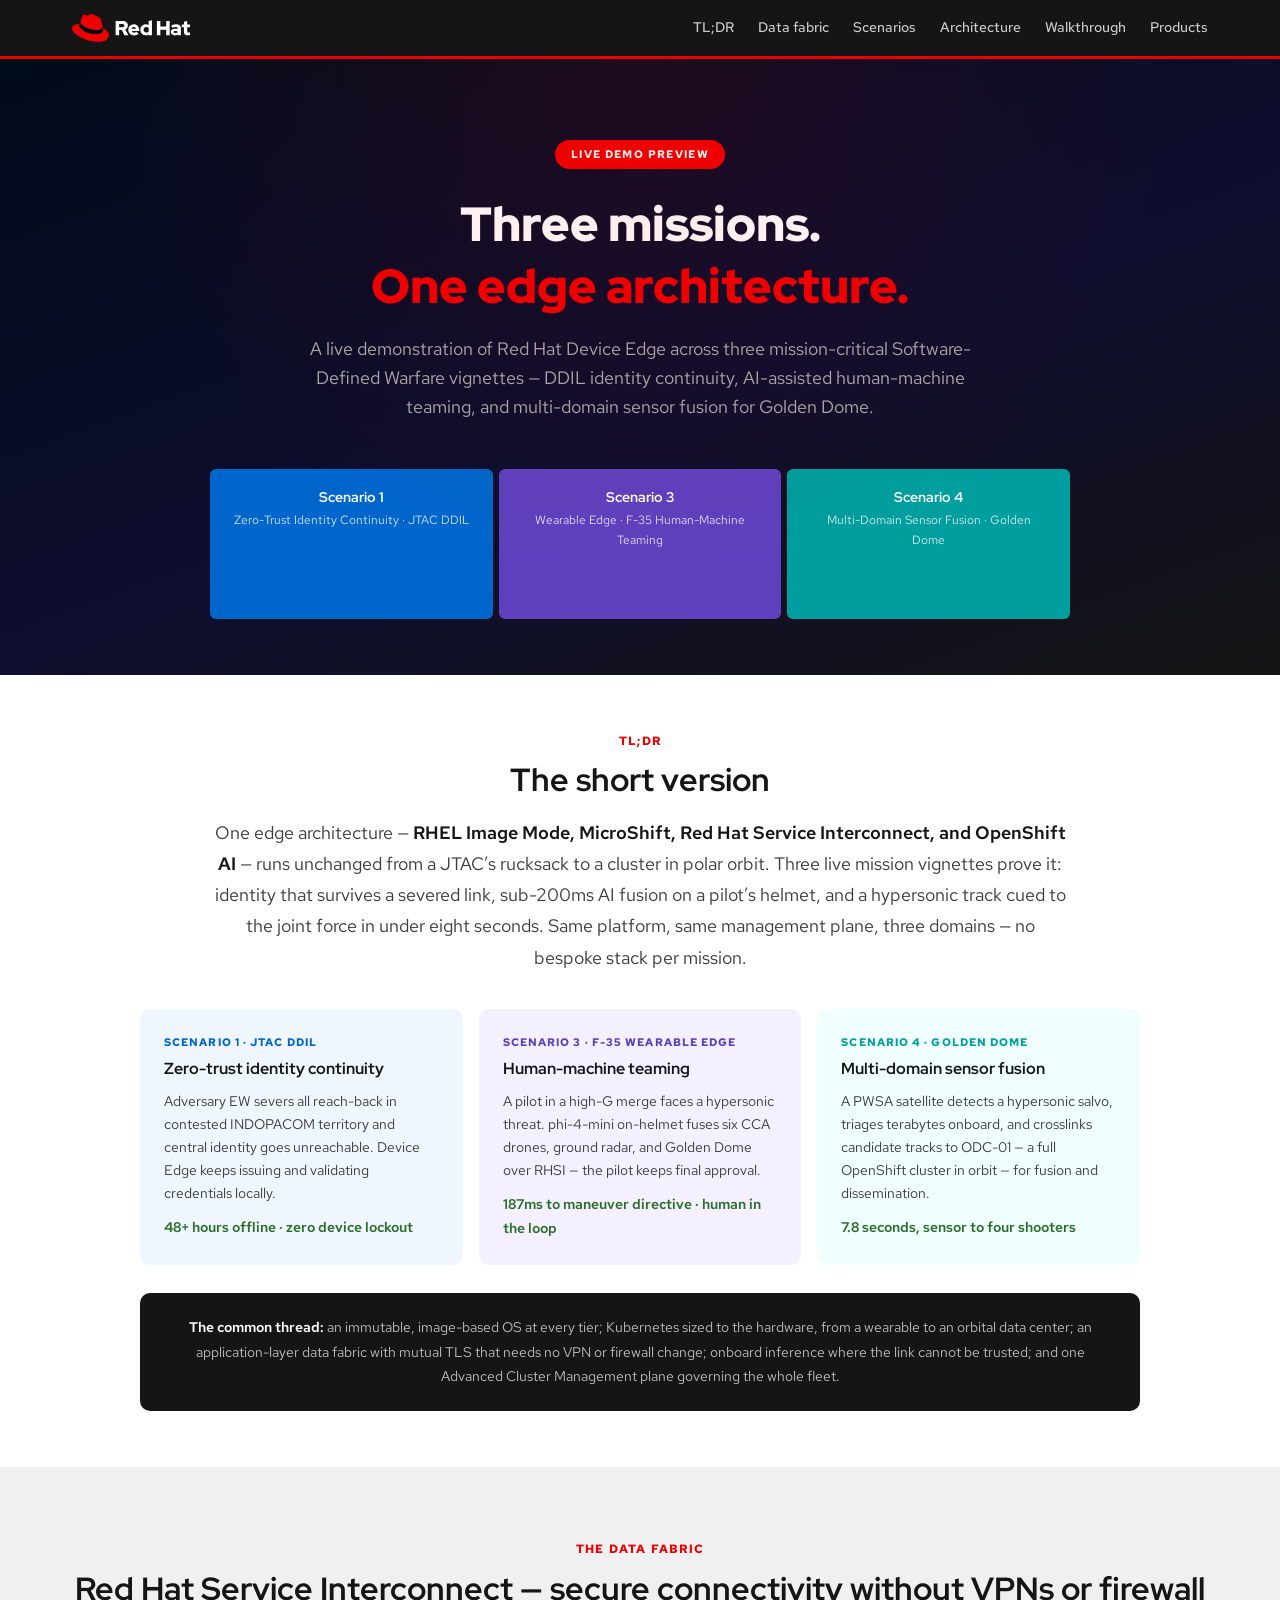
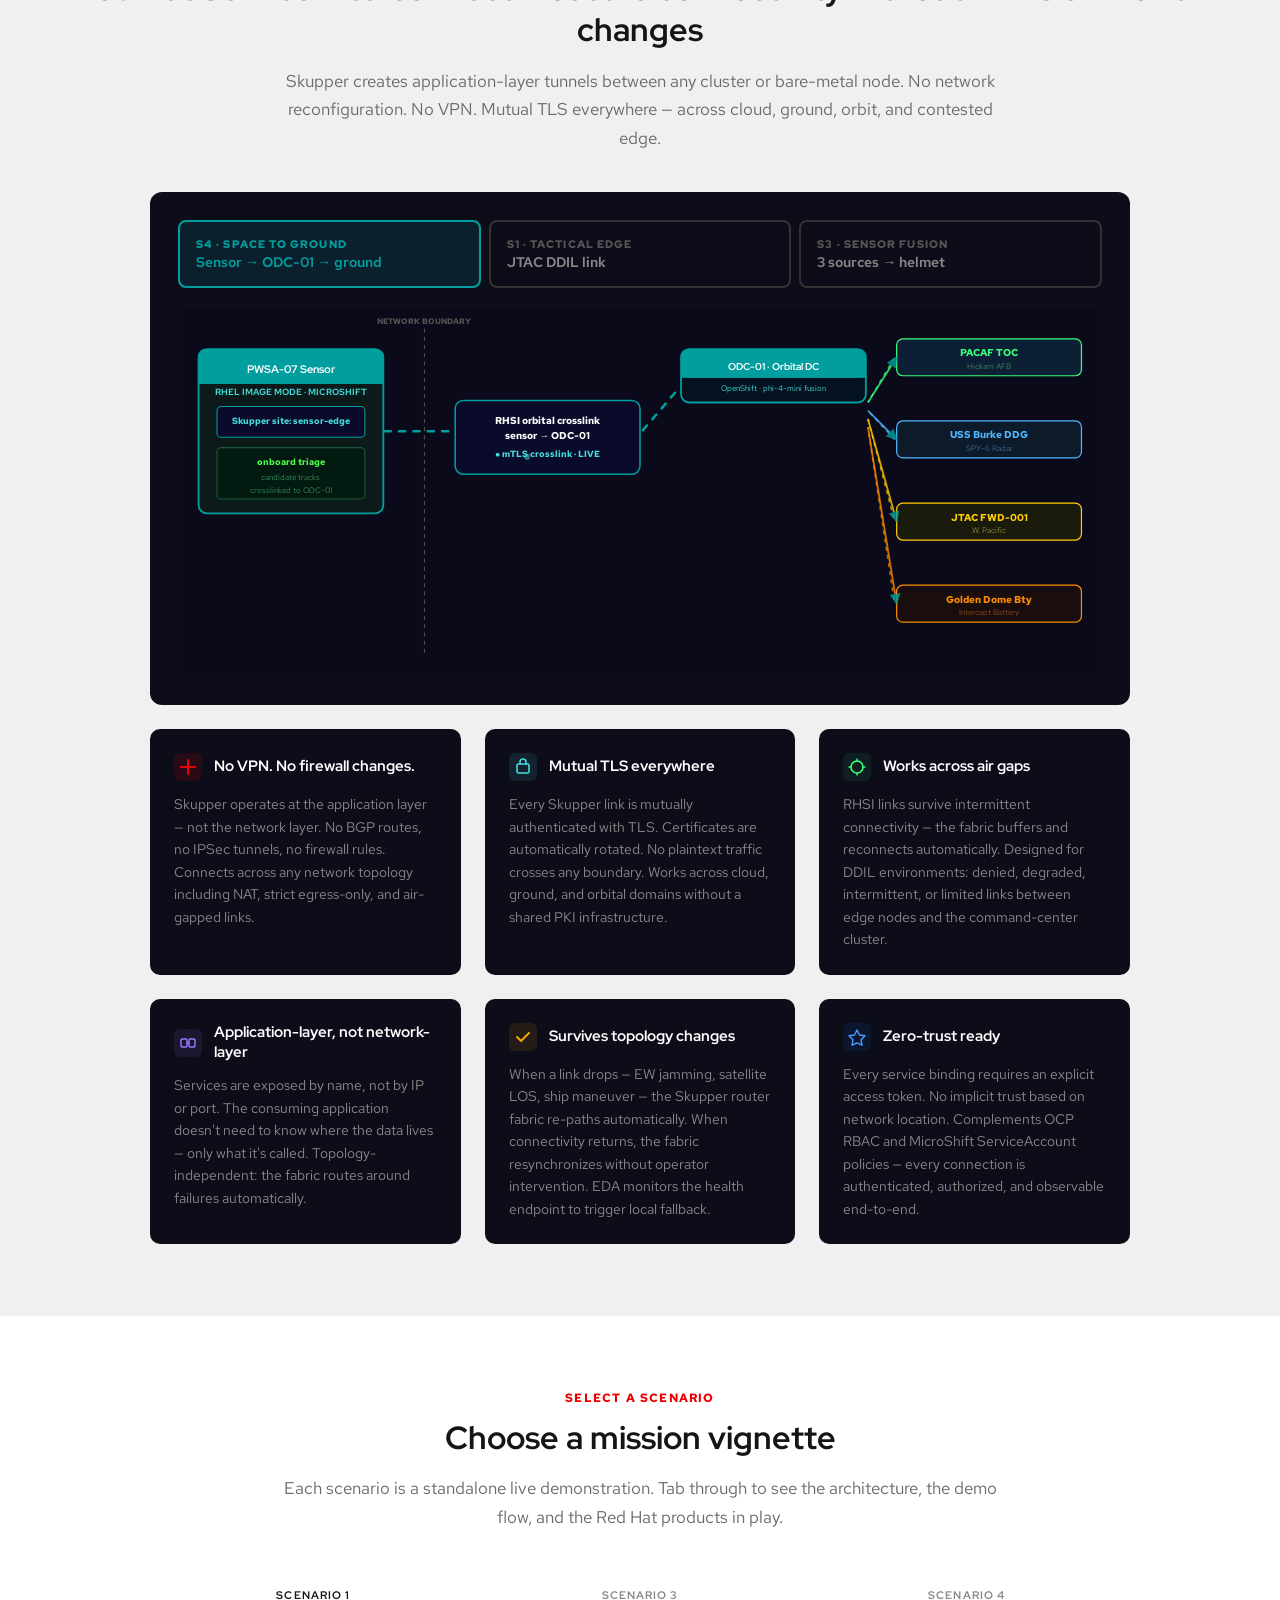
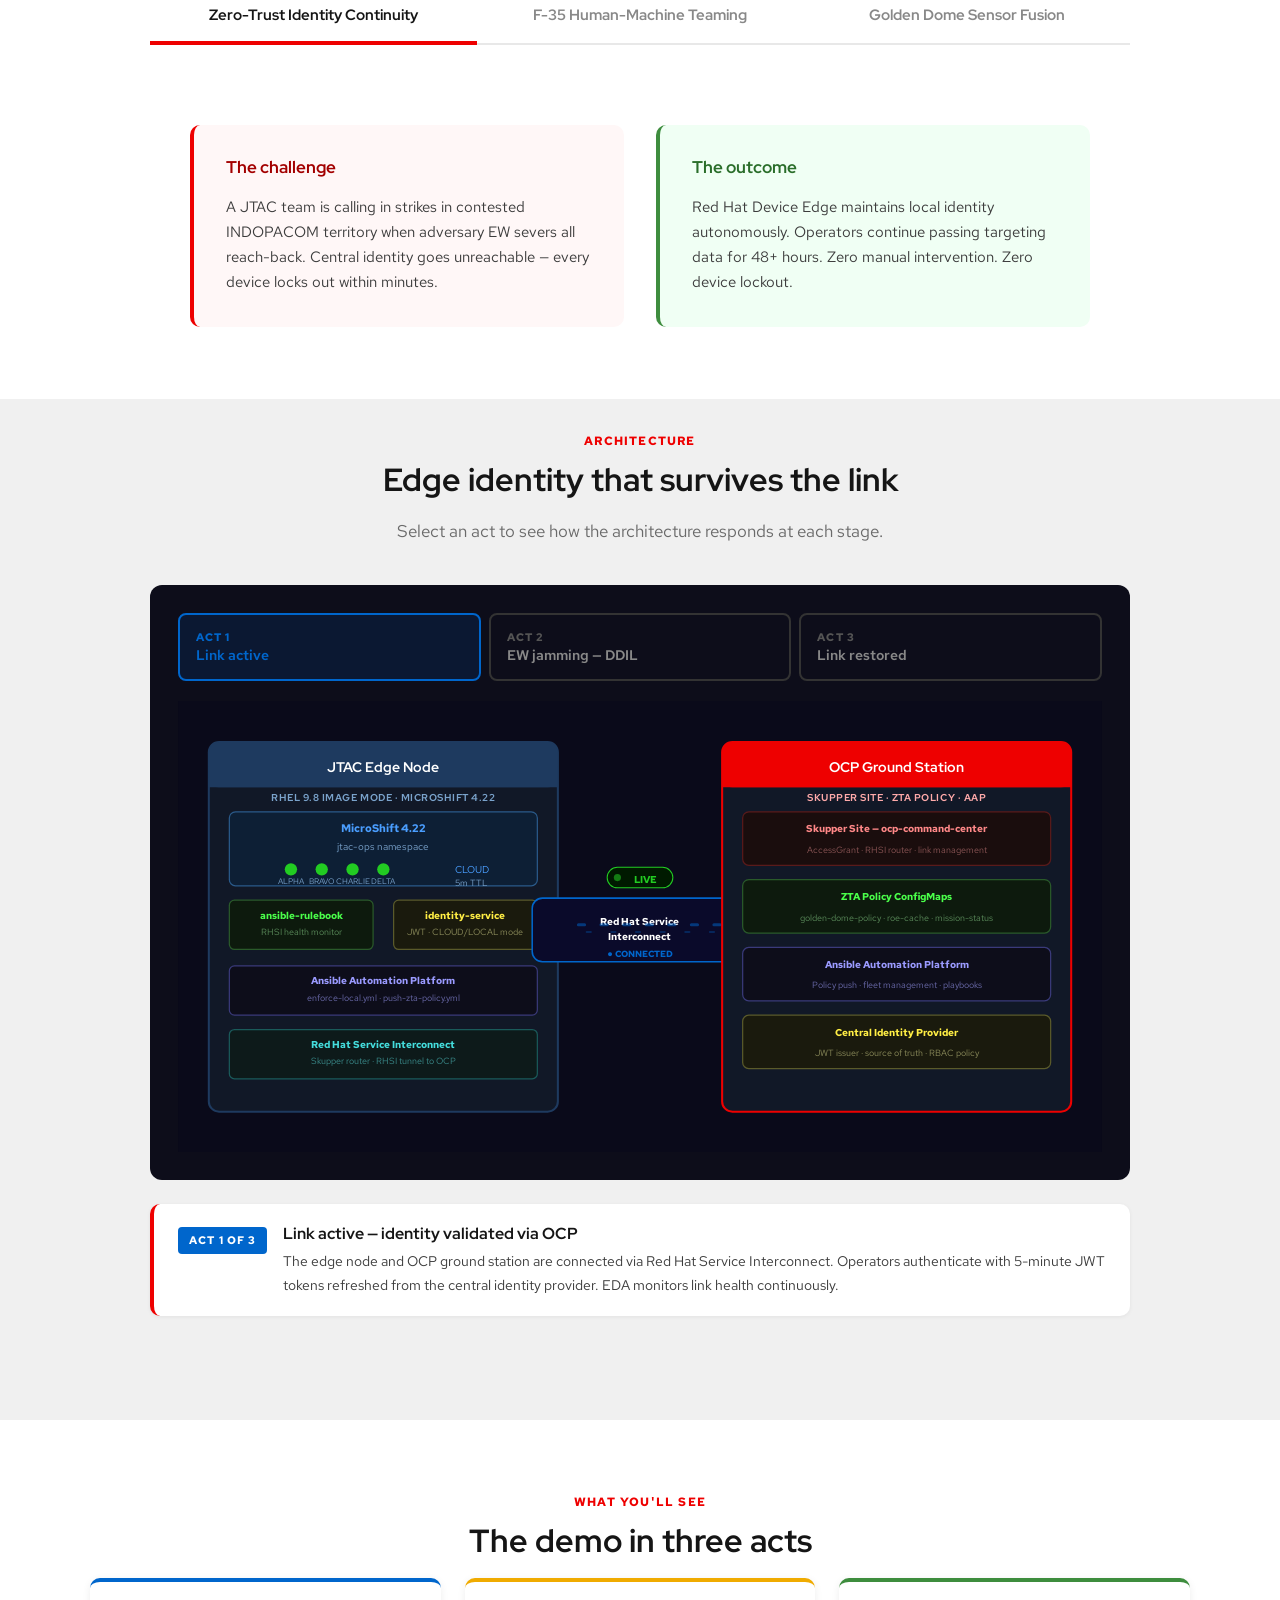
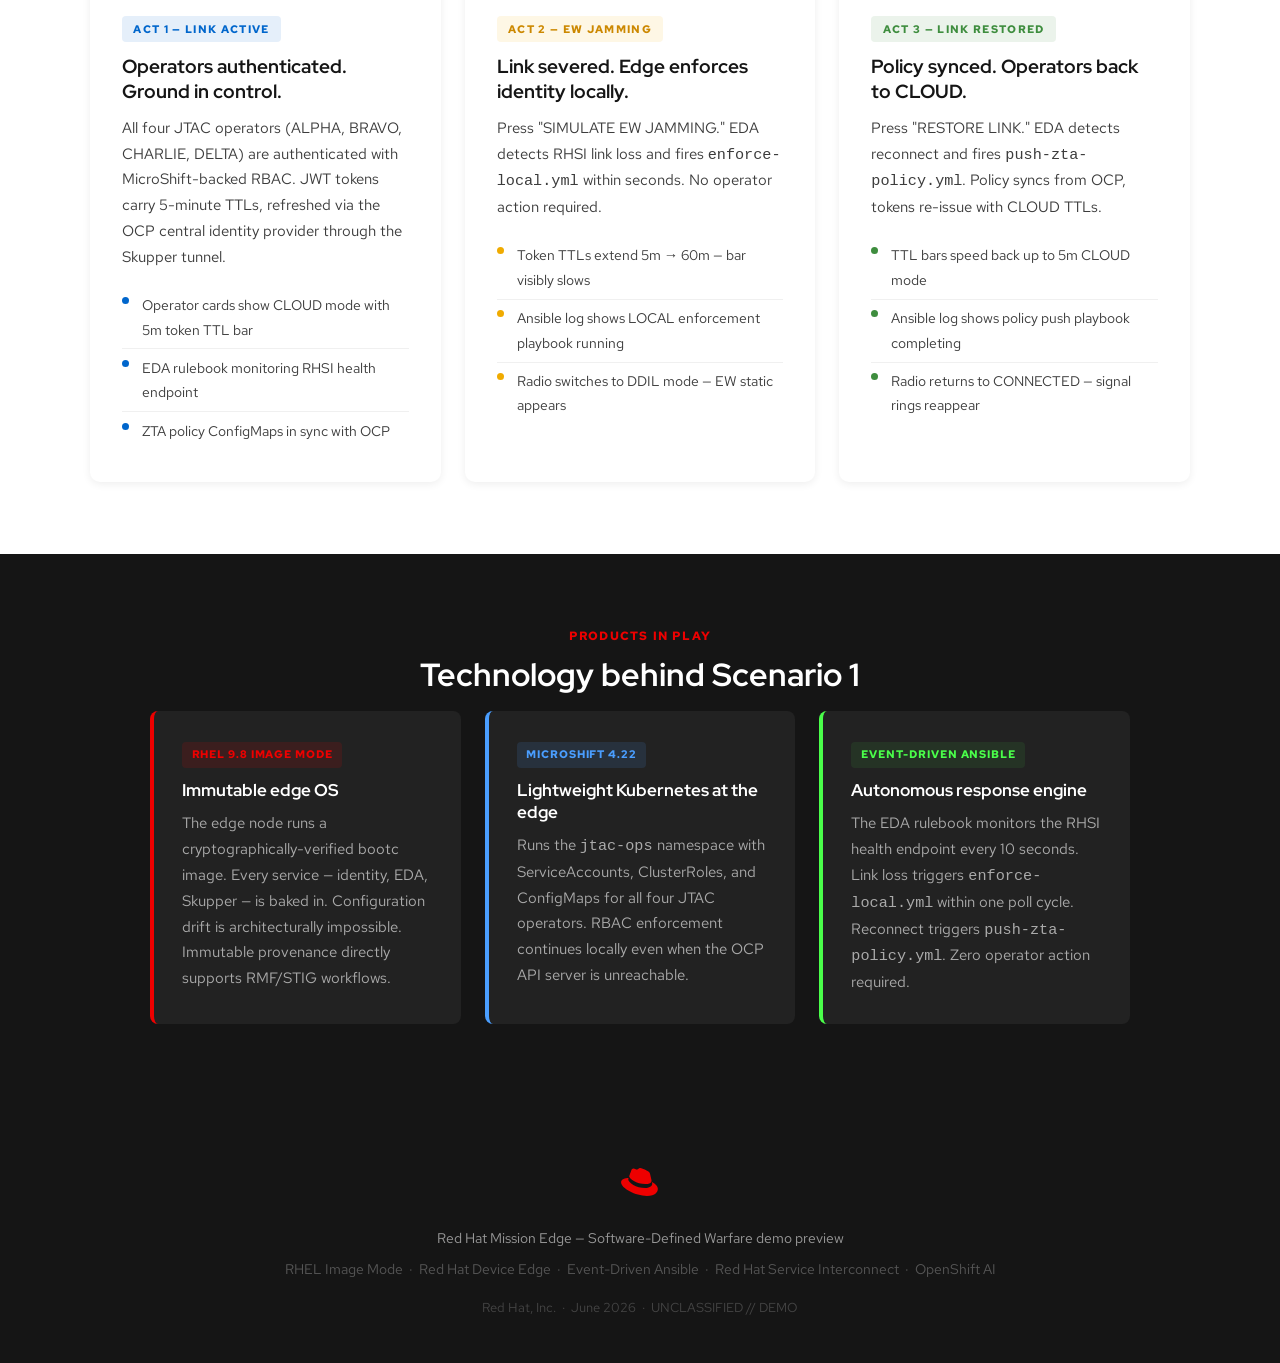
==== commit f1b9387e: "docs: add TL;DR summary section to demo preview Co-Authored-By: Claude Opus 5 <noreply@anthropic.com" ====
--- a/docs/index.html
+++ b/docs/index.html
@@ -50,6 +50,21 @@
 .section.dark .section-intro{color:#999}
 .section.dark h2{color:#fff}
 
+/* TL;DR */
+.tldr{padding:3.5rem 2rem}
+.tldr .blurb{max-width:860px;margin:0 auto 2.25rem;font-size:1.15rem;line-height:1.7;color:var(--rh-dark-gray);text-align:center}
+.tldr .blurb strong{color:var(--rh-black);font-weight:600}
+.tldr-grid{display:grid;grid-template-columns:repeat(3,1fr);gap:1rem;max-width:1000px;margin:0 auto}
+.tldr-item{border-radius:10px;padding:1.5rem}
+.tldr-item .tag{display:block;font-size:.68rem;font-weight:700;letter-spacing:.1em;text-transform:uppercase;margin-bottom:.45rem}
+.tldr-item h3{font-family:'Red Hat Display',sans-serif;font-size:1rem;font-weight:700;margin-bottom:.6rem;color:var(--rh-black)}
+.tldr-item p{font-size:.9rem;line-height:1.6;color:var(--rh-dark-gray)}
+.tldr-item .result{display:block;margin-top:.75rem;font-weight:600;font-size:.88rem}
+.tldr-stack{max-width:1000px;margin:1.75rem auto 0;background:var(--rh-black);border-radius:10px;padding:1.4rem 1.75rem;text-align:center}
+.tldr-stack p{color:#bbb;font-size:.9rem;line-height:1.7}
+.tldr-stack strong{color:#fff;font-weight:600}
+@media(max-width:860px){.tldr-grid{grid-template-columns:1fr}}
+
 /* Scenario tabs (top level) */
 .scenario-tabs{display:flex;gap:0;border-bottom:2px solid #e8e8e8;max-width:980px;margin:0 auto 2.5rem}
 .stab{flex:1;padding:1rem 1.5rem;background:transparent;border:none;border-bottom:4px solid transparent;margin-bottom:-2px;cursor:pointer;font-family:'Red Hat Display',sans-serif;font-weight:700;font-size:.95rem;color:#888;transition:all .2s;text-align:center}
@@ -122,6 +137,7 @@
       </svg>
     </a>
     <div class="nav-links">
+      <a href="#tldr">TL;DR</a>
       <a href="#data-fabric">Data fabric</a>
       <a href="#scenarios">Scenarios</a>
       <a href="#architecture">Architecture</a>
@@ -148,6 +164,42 @@
     <div class="sbar-item" style="background:#009E9E" onclick="showScenario('s4')">
       <h4>Scenario 4</h4>
       <p>Multi-Domain Sensor Fusion &middot; Golden Dome</p>
+    </div>
+  </div>
+</section>
+
+<!-- ══════════════════════════════════════════════════════════════════ -->
+<!-- TL;DR                                                               -->
+<!-- ══════════════════════════════════════════════════════════════════ -->
+<section class="section tldr" id="tldr">
+  <div class="container">
+    <span class="section-label">TL;DR</span>
+    <h2>The short version</h2>
+    <p class="blurb">One edge architecture &mdash; <strong>RHEL Image Mode, MicroShift, Red Hat Service Interconnect, and OpenShift AI</strong> &mdash; runs unchanged from a JTAC&rsquo;s rucksack to a cluster in polar orbit. Three live mission vignettes prove it: identity that survives a severed link, sub-200ms AI fusion on a pilot&rsquo;s helmet, and a hypersonic track cued to the joint force in under eight seconds. Same platform, same management plane, three domains &mdash; no bespoke stack per mission.</p>
+
+    <div class="tldr-grid">
+      <div class="tldr-item" style="background:#f0f6fd">
+        <span class="tag" style="color:var(--s1)">Scenario 1 &middot; JTAC DDIL</span>
+        <h3>Zero-trust identity continuity</h3>
+        <p>Adversary EW severs all reach-back in contested INDOPACOM territory and central identity goes unreachable. Device Edge keeps issuing and validating credentials locally.</p>
+        <span class="result" style="color:#2a6e2a">48+ hours offline &middot; zero device lockout</span>
+      </div>
+      <div class="tldr-item" style="background:#f5f0ff">
+        <span class="tag" style="color:var(--s3)">Scenario 3 &middot; F-35 wearable edge</span>
+        <h3>Human-machine teaming</h3>
+        <p>A pilot in a high-G merge faces a hypersonic threat. phi-4-mini on-helmet fuses six CCA drones, ground radar, and Golden Dome over RHSI &mdash; the pilot keeps final approval.</p>
+        <span class="result" style="color:#2a6e2a">187ms to maneuver directive &middot; human in the loop</span>
+      </div>
+      <div class="tldr-item" style="background:#f0fffe">
+        <span class="tag" style="color:var(--s4)">Scenario 4 &middot; Golden Dome</span>
+        <h3>Multi-domain sensor fusion</h3>
+        <p>A PWSA satellite detects a hypersonic salvo, triages terabytes onboard, and crosslinks candidate tracks to ODC-01 &mdash; a full OpenShift cluster in orbit &mdash; for fusion and dissemination.</p>
+        <span class="result" style="color:#2a6e2a">7.8 seconds, sensor to four shooters</span>
+      </div>
+    </div>
+
+    <div class="tldr-stack">
+      <p><strong>The common thread:</strong> an immutable, image-based OS at every tier; Kubernetes sized to the hardware, from a wearable to an orbital data center; an application-layer data fabric with mutual TLS that needs no VPN or firewall change; onboard inference where the link cannot be trusted; and one Advanced Cluster Management plane governing the whole fleet.</p>
     </div>
   </div>
 </section>
